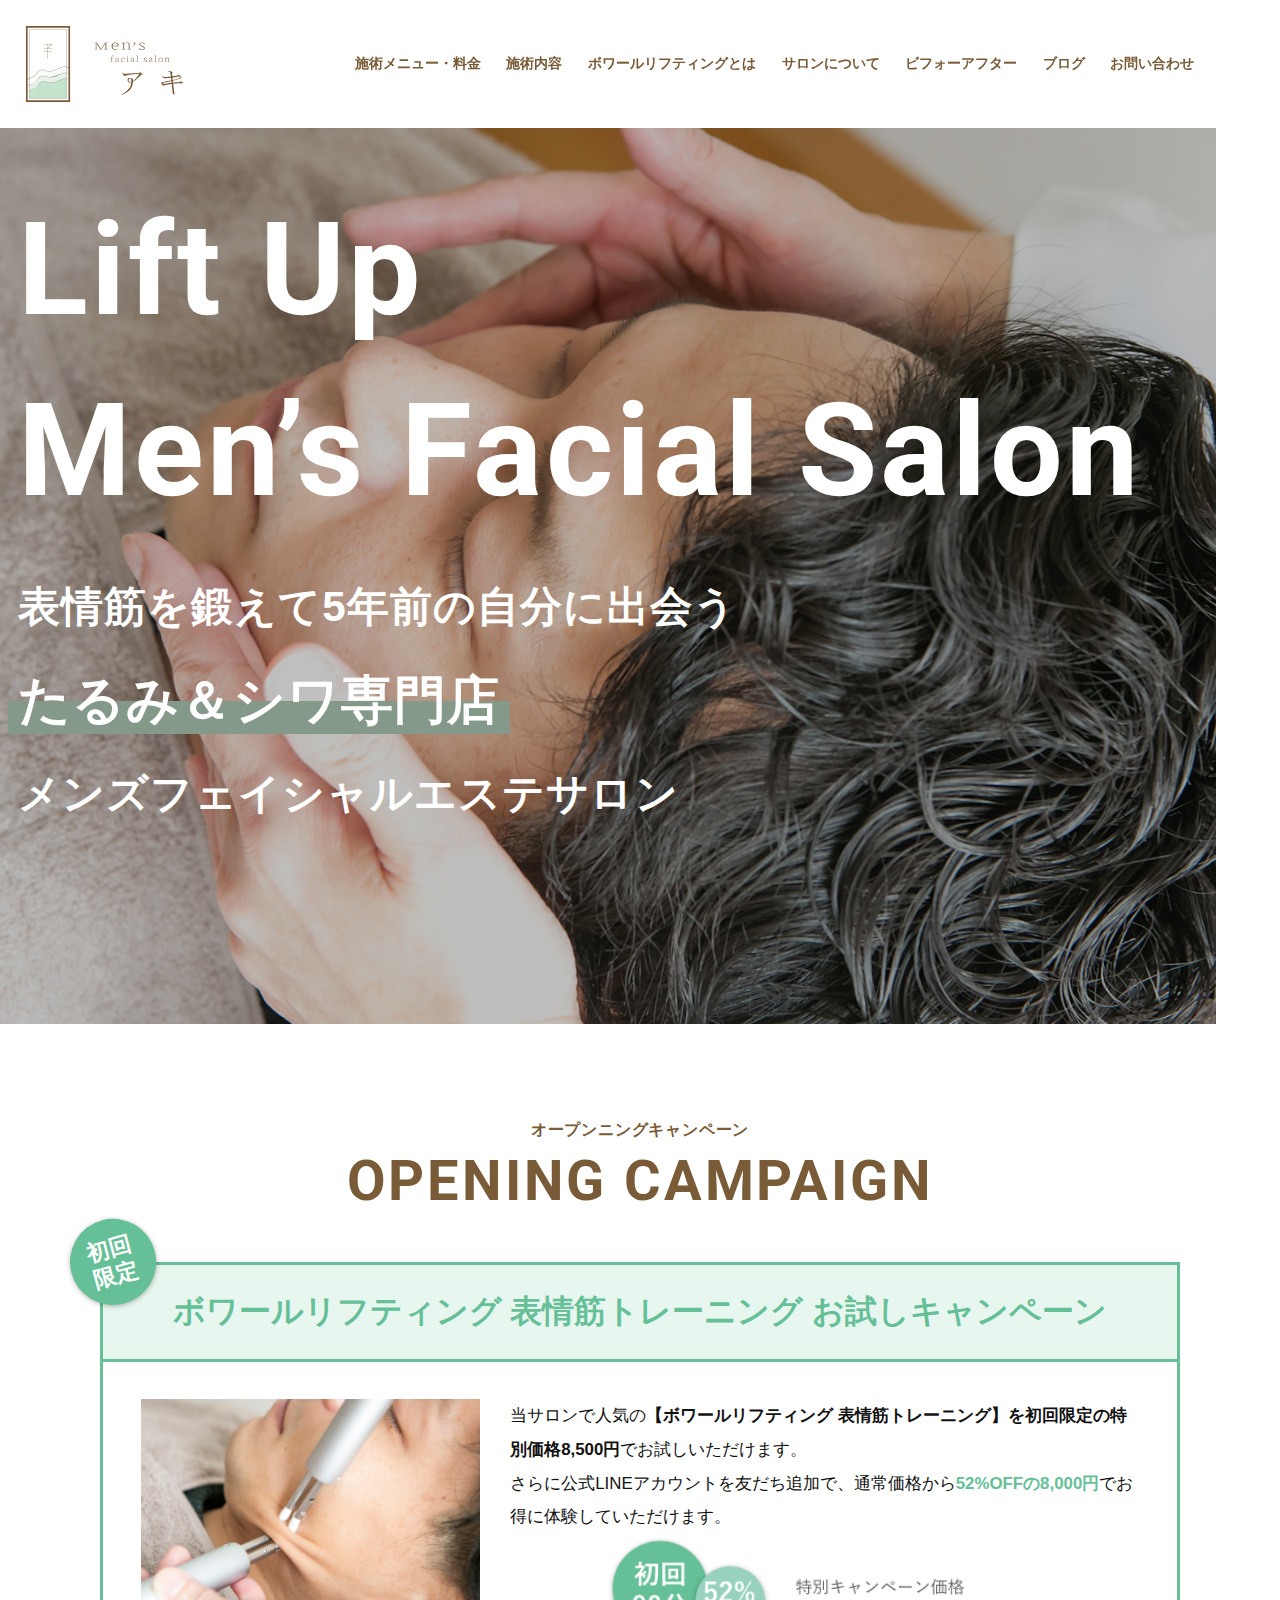
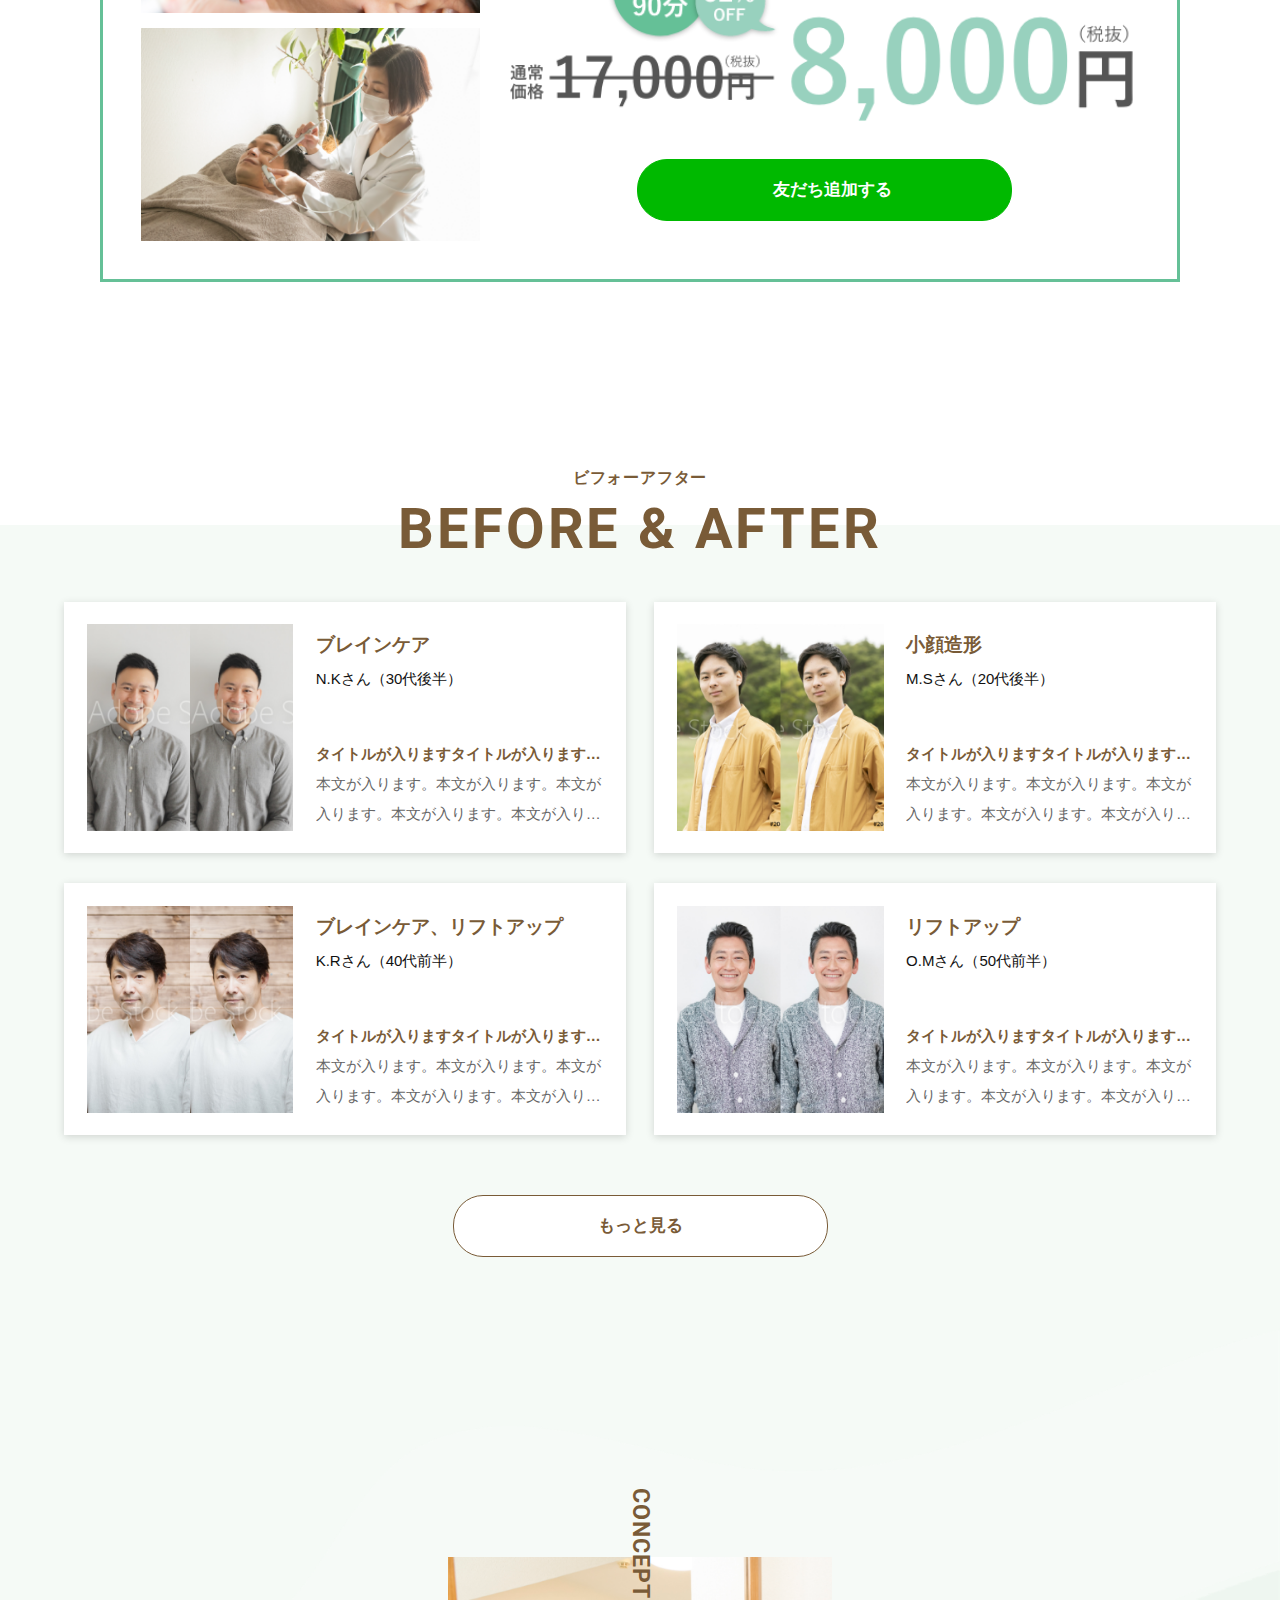
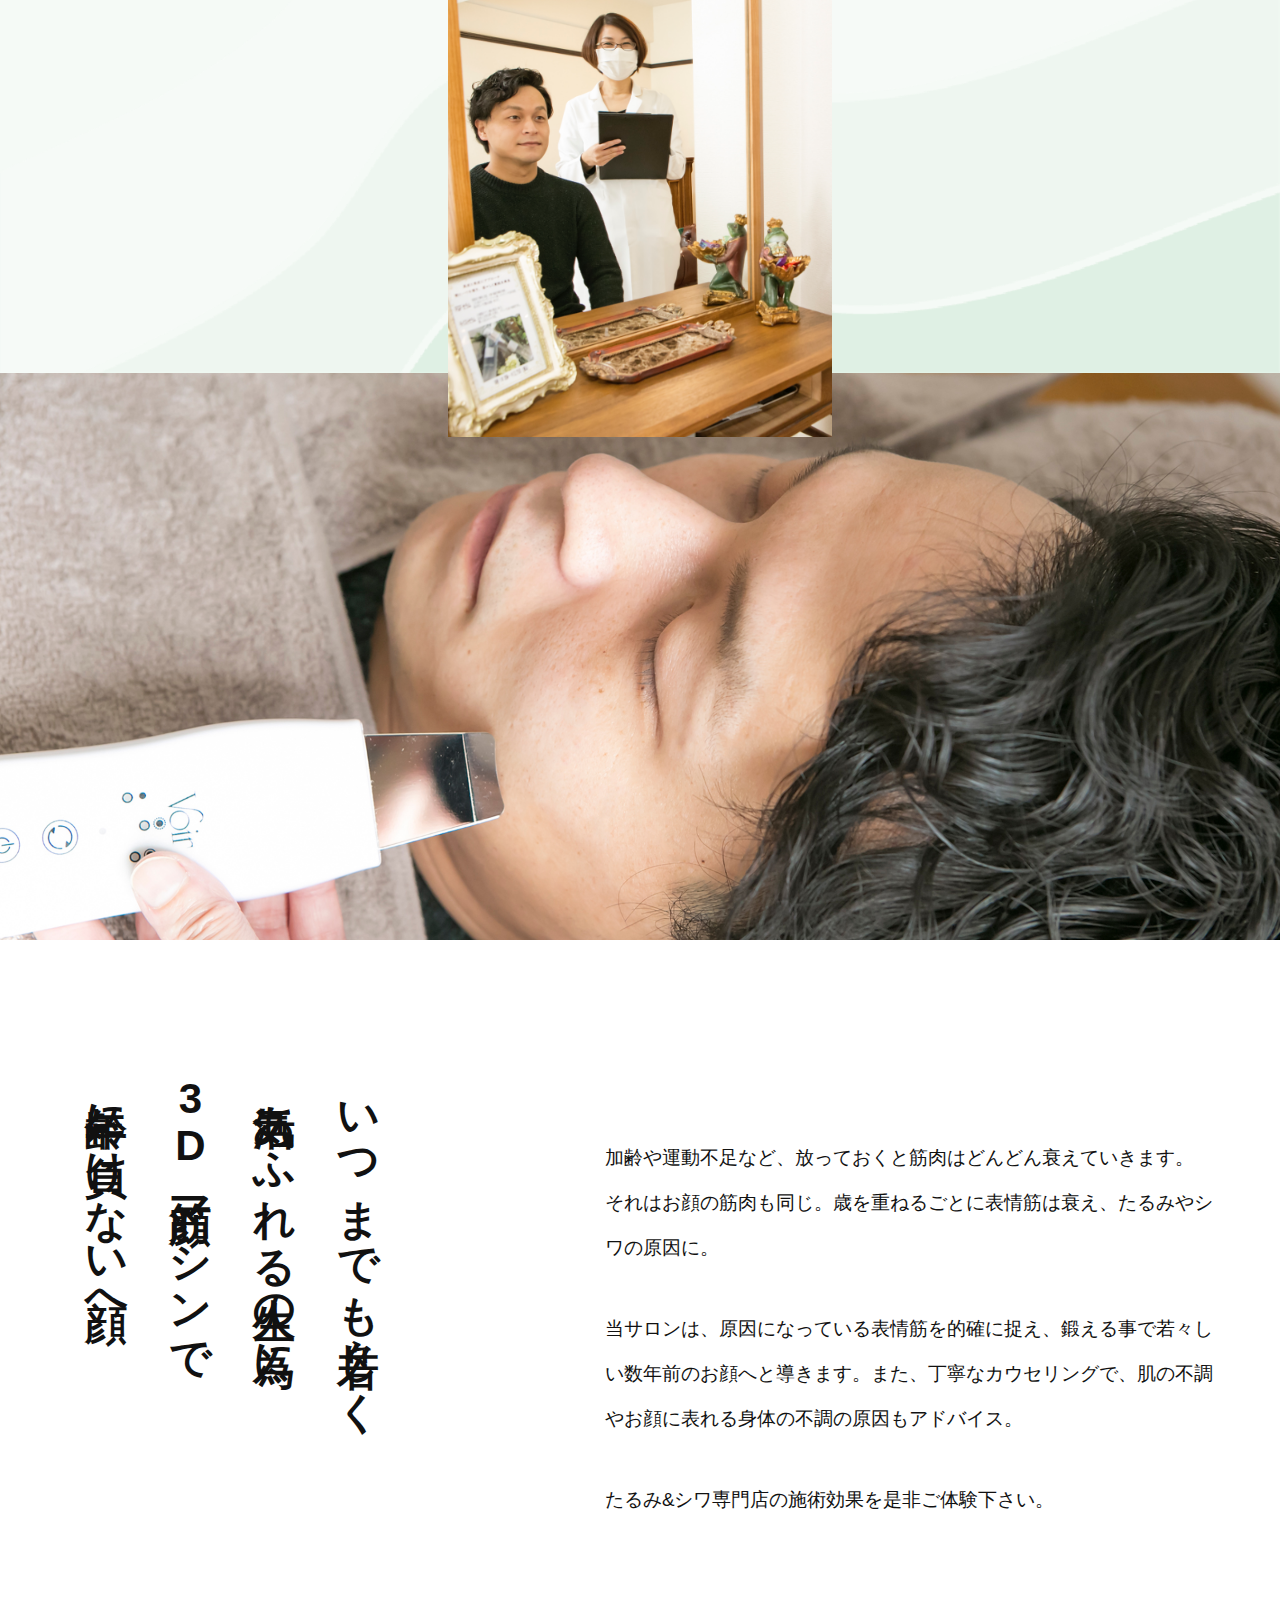
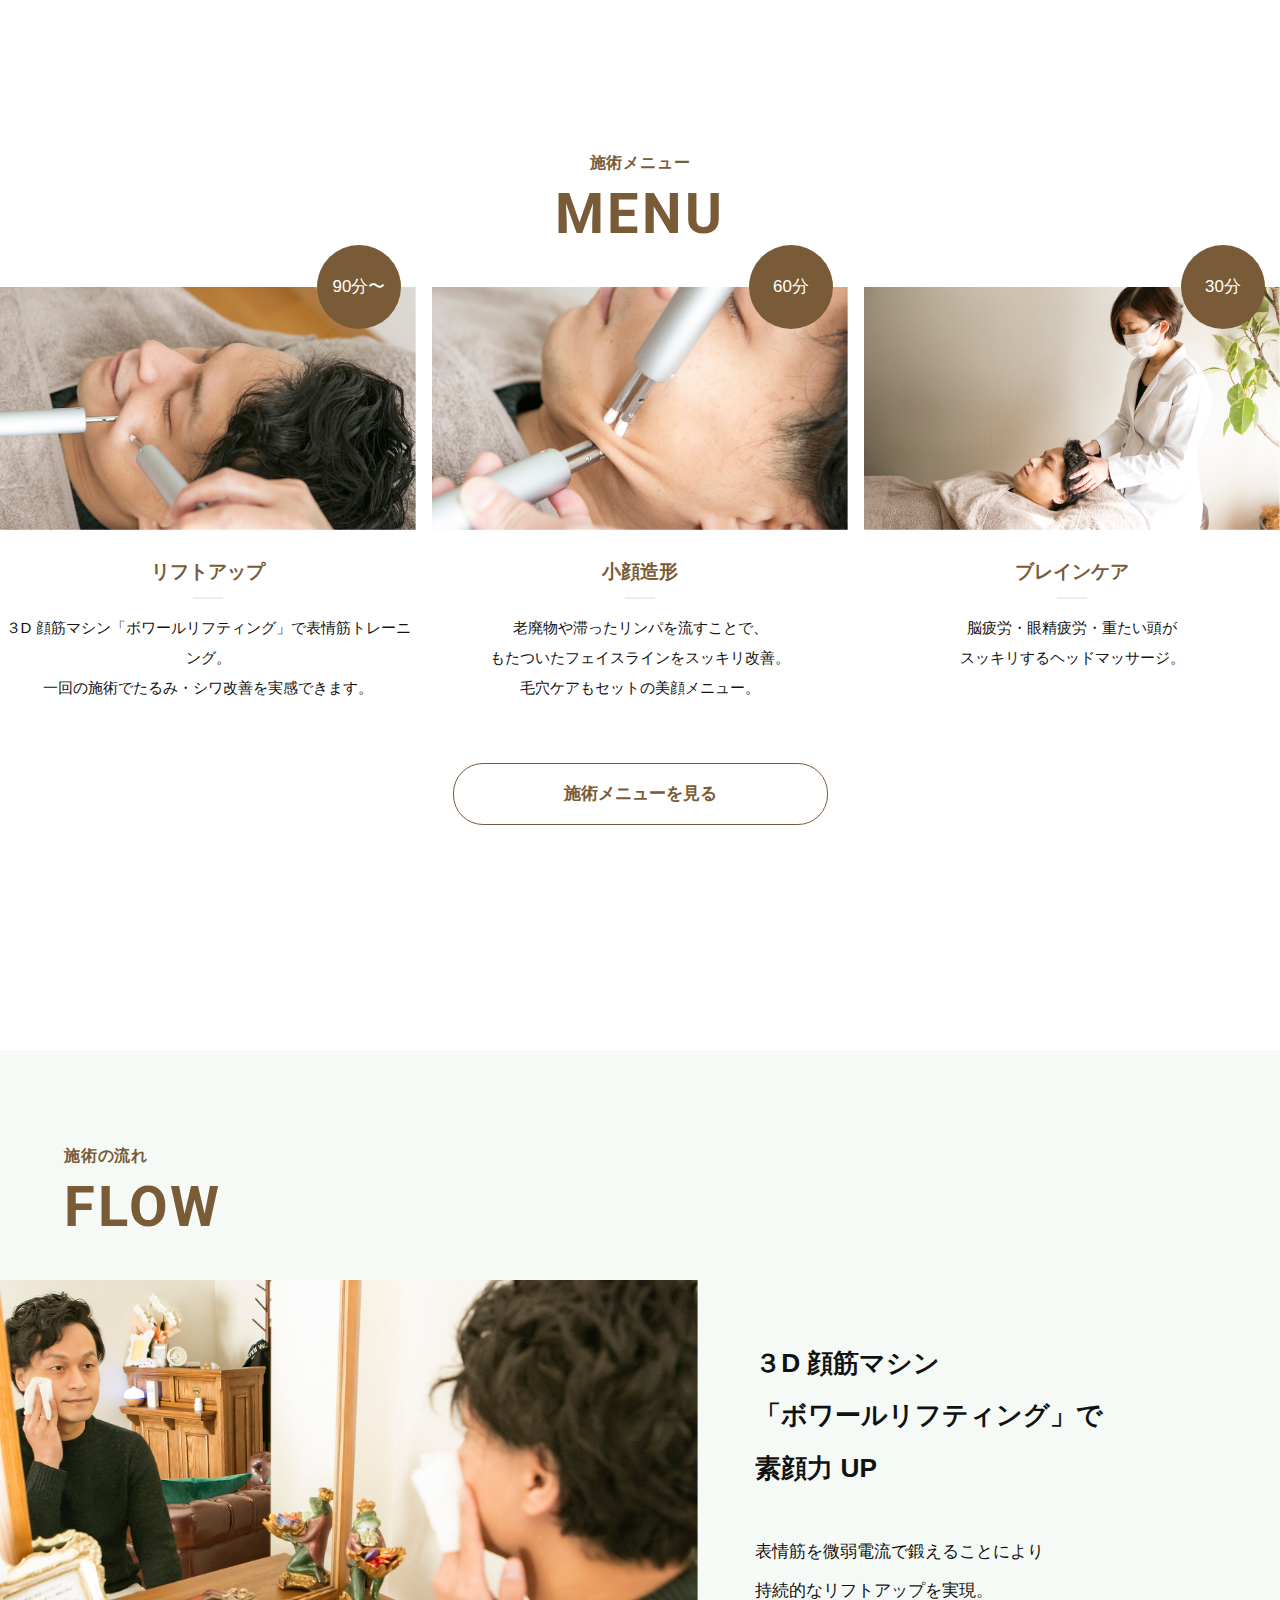
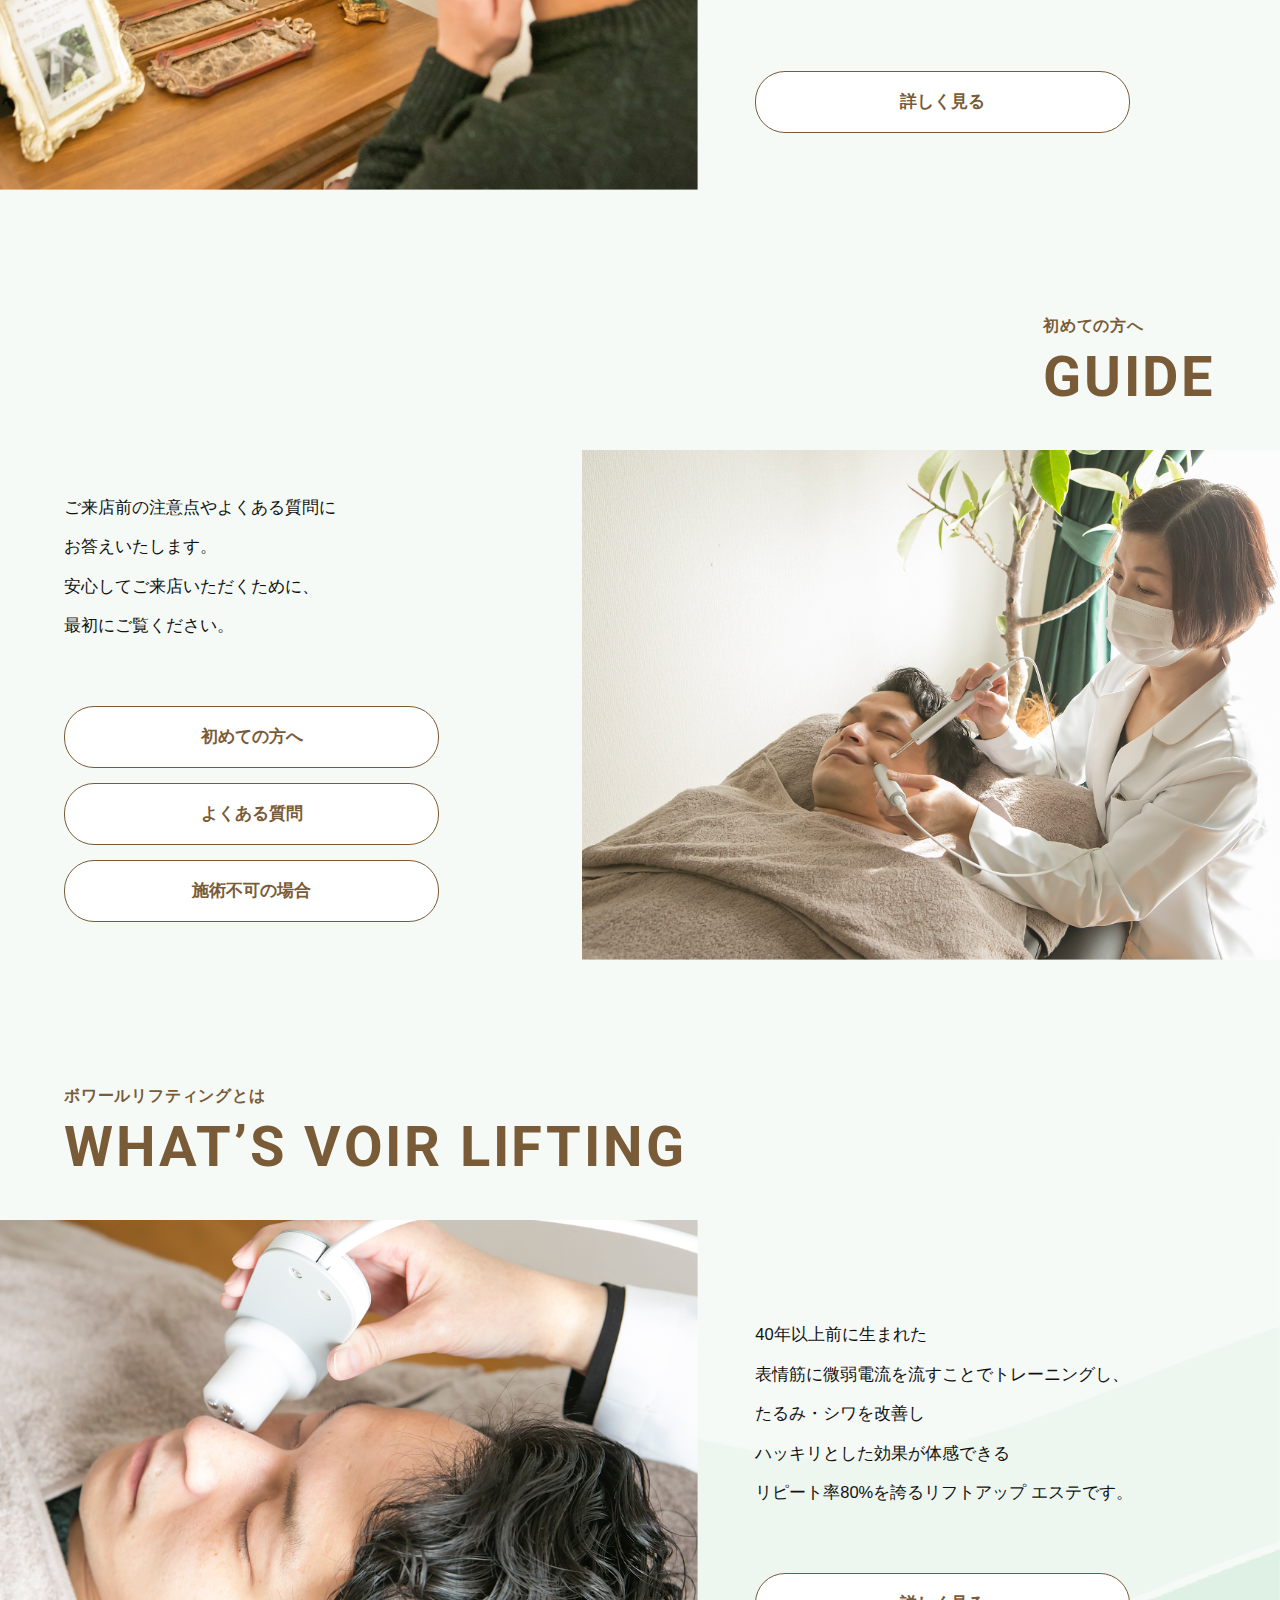
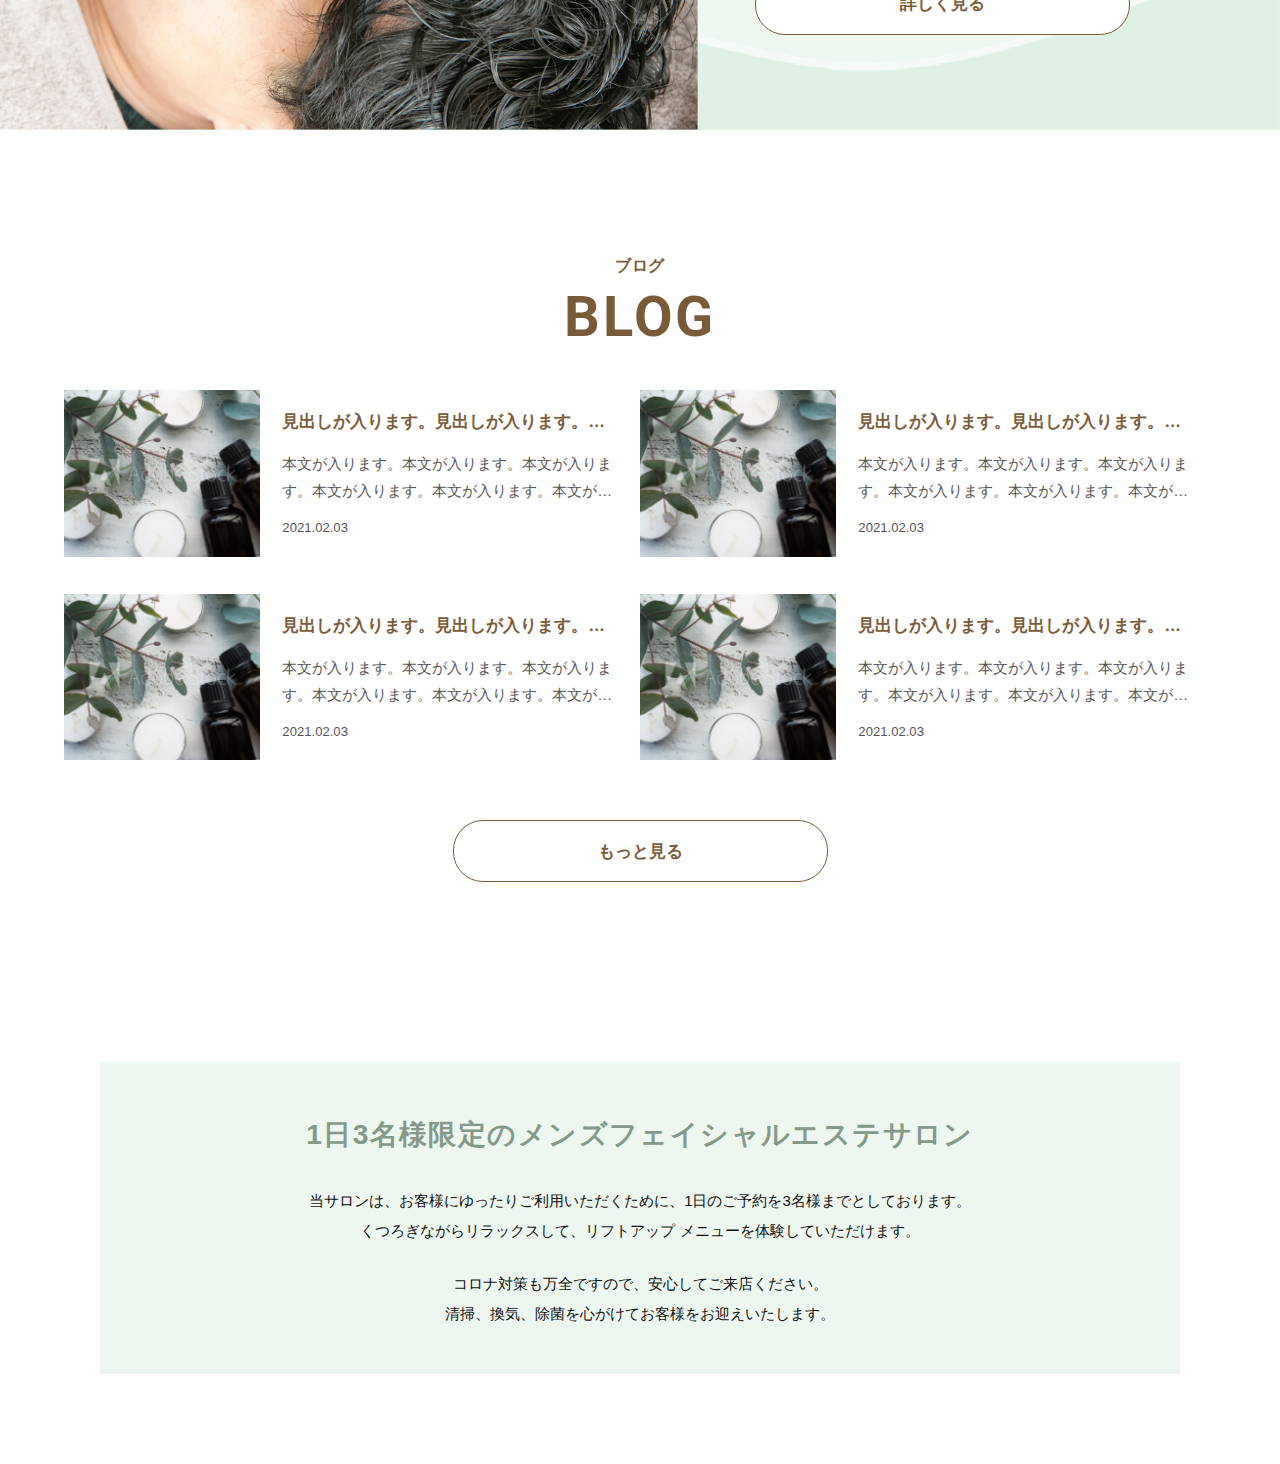
==== index.html @ 071356ee "トップ：作成中（pc、tab）" ====
<!DOCTYPE html>
<html lang="ja">

<head>
	<!-- トップページの場合 <head prefix="og: http://ogp.me/ns# fb: http://ogp.me/ns/fb# website: http://ogp.me/ns/website#"> -->
	<!-- 記事の場合 <head prefix="og: https://ogp.me/ns# fb: https://ogp.me/ns/fb# article: https://ogp.me/ns/article#"> -->

	<meta name="viewport" content="width=device-width, initial-scale=1, viewport-fit=cover">
	<meta charset="utf-8">
	<meta name="format-detection" content="telephone=no">
	<title>たるみ＆シワ専門店 Men’s facial salon アキ</title>

	<!-- ファビコン -->
	<link rel="shortcut icon" href="./images/favicon.ico" />
	<link rel="apple-touch-icon" href="./images/favicon.ico" />
	<!-- ファビコン -->

	<!-- OGP設定 -->
	<!-- <meta property="og:url" content="ページの URL" /> -->
	<!-- TOPページの場合は「website」、WEBサイト上の記事ページなど、TOPページ以外には「article」 -->
	<!-- <meta property="og:type" content="ページの種類" />  -->
	<!-- <meta property="og:title" content="ページの タイトル" /> -->
	<!-- <meta property="og:description" content="ページのディスクリプション" /> -->
	<!-- <meta property="og:site_name" content="サイト名" /> -->
	<!-- <meta property="og:image" content="サムネイル画像の URL" /> -->
	<!-- FacebookのOGP設定 -->
	<!-- <meta property="fb:app_id" content="FacebookアプリID">  -->
	<!-- Summary・summary_large_image -->
	<!-- <meta name="twitter:card" content="カードの種類" />  -->
	<!-- <meta name="twitter:site" content="@ユーザー名" /> -->
	<!-- OGP設定 -->

	<!-- Googleフォント読み込み -->
	<link rel="preconnect" href="https://fonts.gstatic.com">
	<link href="https://fonts.googleapis.com/css2?family=Roboto:wght@500&display=swap" rel="stylesheet">
	<!-- Googleフォント読み込み -->

	<!-- CSS読み込み -->
	<link rel="stylesheet" type="text/css" href="./style.css">
	<link rel="stylesheet" type="text/css" href="./css/desktop.css" media="screen and (min-width: 768px)">
	<link rel="stylesheet" type="text/css" href="./css/tab.css"
		media="screen and (min-width: 768px) and (max-width: 1025px)">
	<link rel="stylesheet" type="text/css" href="./css/smart.css" media="screen and (max-width: 767px)">
	<!-- CSS読み込み -->

	<!-- JS読み込み -->
	<script defer src="./js/all.min.js"></script>
	<!-- JS読み込み -->

	<!--[if lt IE 9]>
	<script type="text/javascript" src="./js/selectivizr-min.js" defer></script>
	<script type="text/javascript" src="./js/html5shiv.min.js" defer></script>
	<![endif]-->
</head>

<body class="preload">
	<div id="wrapper">
		<header>
			<div class="header_in">
				<h1 class="logo">
					<a href="./"><img src="./images/common/logo.svg" alt="Men's facial salon アキ"></a>
				</h1>
	
				<nav>
					<ul>
						<li><a href="#">施術メニュー・料金</a></li>
						<li><a href="#">施術内容</a></li>
						<li><a href="#">ボワールリフティングとは</a></li>
						<li><a href="#">サロンについて</a></li>
						<li><a href="#">ビフォーアフター</a></li>
						<li><a href="#">ブログ</a></li>
						<li><a href="#">お問い合わせ</a></li>
					</ul>
				</nav>

				<div class="sns_wrap">
					<a href="#"><span><i class="fab fa-instagram"></i></span></a>
					<a href="#"><span><i class="fab fa-line"></i></span></a>
				</div>

	
				<div class="menu_open is_tab" id="menu_open">
					<span></span>
					<span></span>
					<span></span>
				</div>
			</div>

		</header>
		<main>

			<!-- ▼▼▼▼▼▼▼▼▼▼▼▼▼▼ トップ01 ▼▼▼▼▼▼▼▼▼▼▼▼▼▼ -->
			<section class="top01">
				<div class="mv">
					<div class="txt">
						<h2 class="roboto">
							Lift Up <br>
							Men’s Facial Salon
						</h2>
						<p>
							表情筋を鍛えて5年前の自分に出会う<br>
							<span class="underline">たるみ＆シワ専門店</span><br>
							メンズフェイシャルエステサロン
						</p>
					</div>
				</div>
			</section>
			<!-- ▲▲▲▲▲▲▲▲▲▲▲▲▲▲ トップ01 ▲▲▲▲▲▲▲▲▲▲▲▲▲▲ -->

			<!-- ▼▼▼▼▼▼▼▼▼▼▼▼▼▼ トップ02 ▼▼▼▼▼▼▼▼▼▼▼▼▼▼ -->
			<section class="top02">
				<div class="container">
					<div class="ttl_wrap">
						<p class="txt01">オープンニングキャンペーン</p>
						<h3 class="ttl">OPENING CAMPAIGN</h3>
					</div>

					<div class="campaign">
						<div class="limited">
							<p>初回<br>限定</p>
						</div>
						<div class="ttl_box">
							<h3 class="ttl">ボワールリフティング 表情筋トレーニング お試しキャンペーン</h3>
						</div>
						<div class="campaign_in">
							<div class="img_wrap">
								<div class="img">
									<img src="./images/common/campaign_img01.png" alt="">
								</div>
								<div class="img">
									<img src="./images/common/campaign_img02.png" alt="">
								</div>
							</div>
							<div class="txt_wrap">
								<div class="txt">
									<p>
										当サロンで人気の<strong>【ボワールリフティング 表情筋トレーニング】を初回限定の特別価格8,500円</strong>でお試しいただけます。<br />
										さらに公式LINEアカウントを友だち追加で、通常価格から<span class="emegreen">52%OFFの8,000円</span>でお得に体験していただけます。
									</p>
								</div>
								<div class="img">
									<img src="./images/common/campaign_txt01.png" alt="通常価格17,000円（税抜） 初回90分 52%OFF 特別キャンペーン価格8,000円（税抜）">
								</div>

								<div class="btn line">
									<a href="#" target="_blank" rel="noopener">
										<span class="icon"><i class="fab fa-line"></i></span>
										友だち追加する
										<span class="angle"><i class="fas fa-angle-right"></i></span>
									</a>
								</div>
							</div>
						</div>
					</div>
				</div>
			</section>
			<!-- ▲▲▲▲▲▲▲▲▲▲▲▲▲▲ トップ02 ▲▲▲▲▲▲▲▲▲▲▲▲▲▲ -->

			<!-- ▼▼▼▼▼▼▼▼▼▼▼▼▼▼ トップ03 ▼▼▼▼▼▼▼▼▼▼▼▼▼▼ -->
			<section class="top03">
				<div class="container">
					<div class="top03_in">
						<div class="ttl_wrap">
							<p class="txt01">ビフォーアフター</p>
							<h3 class="ttl">BEFORE & AFTER</h3>
						</div>
	
						<div class="box">
							<article>
								<a href="#">
									<div class="img">
										<img src="./images/top/top03_img01.png" alt="">
									</div>
									<div class="txt">
										<h4>ブレインケア</h4>
										<p class="name">N.Kさん（30代後半）</p>
										<div class="inner">
											<h5 class="point_reader">タイトルが入りますタイトルが入りますタイトルが入りますタイトルが入ります</h5>
											<p class="point_reader">本文が入ります。本文が入ります。本文が入ります。本文が入ります。本文が入ります。</p>
										</div>
									</div>
								</a>
							</article>
	
							<article>
								<a href="#">
									<div class="img">
										<img src="./images/top/top03_img02.png" alt="">
									</div>
									<div class="txt">
										<h4>小顔造形</h4>
										<p class="name">M.Sさん（20代後半）</p>
										<div class="inner">
											<h5 class="point_reader">タイトルが入りますタイトルが入りますタイトルが入りますタイトルが入ります</h5>
											<p class="point_reader">本文が入ります。本文が入ります。本文が入ります。本文が入ります。本文が入ります。</p>
										</div>
									</div>
								</a>
							</article>
	
							<article>
								<a href="#">
									<div class="img">
										<img src="./images/top/top03_img03.png" alt="">
									</div>
									<div class="txt">
										<h4>ブレインケア、リフトアップ</h4>
										<p class="name">K.Rさん（40代前半）</p>
										<div class="inner">
											<h5 class="point_reader">タイトルが入りますタイトルが入りますタイトルが入りますタイトルが入ります</h5>
											<p class="point_reader">本文が入ります。本文が入ります。本文が入ります。本文が入ります。本文が入ります。</p>
										</div>
									</div>
								</a>
							</article>
	
							<article>
								<a href="#">
									<div class="img">
										<img src="./images/top/top03_img04.png" alt="">
									</div>
									<div class="txt">
										<h4>リフトアップ</h4>
										<p class="name">O.Mさん（50代前半）</p>
										<div class="inner">
											<h5 class="point_reader">タイトルが入りますタイトルが入りますタイトルが入りますタイトルが入ります</h5>
											<p class="point_reader">本文が入ります。本文が入ります。本文が入ります。本文が入ります。本文が入ります。</p>
										</div>
									</div>
								</a>
							</article>
						</div>

						<div class="btn">
							<a href="#">
								もっと見る
								<span class="angle"><i class="fas fa-angle-right"></i></span>
							</a>
						</div>
					</div>
				</div>
			</section>
			<!-- ▲▲▲▲▲▲▲▲▲▲▲▲▲▲ トップ03 ▲▲▲▲▲▲▲▲▲▲▲▲▲▲ -->
			
			<!-- ▼▼▼▼▼▼▼▼▼▼▼▼▼▼ トップ04 ▼▼▼▼▼▼▼▼▼▼▼▼▼▼ -->
			<section class="top04">
				<div class="concept">
					<div class="img01">
						<img src="./images/top/top04_img01.png" alt="">
						<h3 class="roboto">CONCEPT</h3>
					</div>
					<div class="img02">
						<img src="./images/top/top04_img02.png" alt="">
					</div>
				</div>

				<div class="box">
					<div class="container">
						<div class="box_in">
							<h4 class="vertical_txt">
								いつまでも若々しく<br>
								活気あふれる人生の為に<br>
								3D顔筋マシンで<br>
								年齢に負けない顔へ
							</h4>
							<div class="txt">
								<p>
									加齢や運動不足など、放っておくと筋肉はどんどん衰えていきます。<br>
									それはお顔の筋肉も同じ。歳を重ねるごとに表情筋は衰え、たるみやシワの原因に。
								</p>
								<p>当サロンは、原因になっている表情筋を的確に捉え、鍛える事で若々しい数年前のお顔へと導きます。また、丁寧なカウセリングで、肌の不調やお顔に表れる身体の不調の原因もアドバイス。</p>
								<p>たるみ&シワ専門店の施術効果を是非ご体験下さい。</p>
							</div>
						</div>
					</div>
				</div>
			</section>
			<!-- ▲▲▲▲▲▲▲▲▲▲▲▲▲▲ トップ04 ▲▲▲▲▲▲▲▲▲▲▲▲▲▲ -->

			<!-- ▼▼▼▼▼▼▼▼▼▼▼▼▼▼ トップ05 ▼▼▼▼▼▼▼▼▼▼▼▼▼▼ -->
			<section class="top05">
				<div class="ttl_wrap">
					<p class="txt01">施術メニュー</p>
					<h3 class="ttl">MENU</h3>
				</div>

				<div class="box">
					<div class="item">
						<a href="#">
							<div class="treatment_time">
								<p>90分〜</p>
							</div>
							<div class="img">
								<img src="./images/top/top05_img01.png" alt="リフトアップ">
							</div>
							<div class="txt">
								<h4>リフトアップ</h4>
								<p>
									３D 顔筋マシン「ボワールリフティング」で<br class="is_tab">表情筋トレーニング。<br>
									一回の施術でたるみ・シワ改善を実感できます。
								</p>
							</div>
						</a>
					</div>

					<div class="item">
						<a href="#">
							<div class="treatment_time">
								<p>60分</p>
							</div>
							<div class="img">
								<img src="./images/top/top05_img02.png" alt="リフトアップ">
							</div>
							<div class="txt">
								<h4>小顔造形</h4>
								<p>
									老廃物や滞ったリンパを流すことで、<br>
									もたついたフェイスラインをスッキリ改善。<br>
									毛穴ケアもセットの美顔メニュー。
								</p>
							</div>
						</a>
					</div>

					<div class="item">
						<a href="#">
							<div class="treatment_time">
								<p>30分</p>
							</div>
							<div class="img">
								<img src="./images/top/top05_img03.png" alt="リフトアップ">
							</div>
							<div class="txt">
								<h4>ブレインケア</h4>
								<p>
									脳疲労・眼精疲労・重たい頭が<br>
									スッキリするヘッドマッサージ。
								</p>
							</div>
						</a>
					</div>
				</div>

				<div class="btn">
					<a href="#">
						施術メニューを見る
						<span class="angle"><i class="fas fa-angle-right"></i></span>
					</a>
				</div>
			</section>
			<!-- ▲▲▲▲▲▲▲▲▲▲▲▲▲▲ トップ05 ▲▲▲▲▲▲▲▲▲▲▲▲▲▲ -->

			<!-- ▼▼▼▼▼▼▼▼▼▼▼▼▼▼ トップ06 ▼▼▼▼▼▼▼▼▼▼▼▼▼▼ -->
			<section class="top06">
				<div class="container">
					<div class="box">
						<div class="item">
							<div class="ttl_wrap">
								<p class="txt01">施術の流れ</p>
								<h3 class="ttl">FLOW</h3>
							</div>
							<div class="item_in">
								<div class="img">
									<img src="./images/top/top06_img01.png" alt="施術の流れ">
								</div>
								<div class="txt">
									<h4>
										３D 顔筋マシン<br>
										「ボワールリフティング」で<br>
										素顔力 UP
									</h4>
									<p>
										表情筋を微弱電流で鍛えることにより<br>
										持続的なリフトアップを実現。
									</p>
									<div class="btn_wrap">
										<div class="btn">
											<a href="#">
												詳しく見る
												<span class="angle"><i class="fas fa-angle-right"></i></span>
											</a>
										</div>
									</div>
								</div>
							</div>
						</div>


						<div class="item">
							<div class="ttl_wrap">
								<p class="txt01">初めての方へ</p>
								<h3 class="ttl">GUIDE</h3>
							</div>
							<div class="item_in">
								<div class="img">
									<img src="./images/top/top06_img02.png" alt="初めての方へ">
								</div>
								<div class="txt">
									<p>
										ご来店前の注意点やよくある質問に<br>
										お答えいたします。<br>
										安心してご来店いただくために、<br>
										最初にご覧ください。
									</p>
									<div class="btn_wrap">
										<div class="btn">
											<a href="#">
												初めての方へ
												<span class="angle"><i class="fas fa-angle-right"></i></span>
											</a>
										</div>
										<div class="btn">
											<a href="#">
												よくある質問
												<span class="angle"><i class="fas fa-angle-right"></i></span>
											</a>
										</div>
										<div class="btn">
											<a href="#">
												施術不可の場合
												<span class="angle"><i class="fas fa-angle-right"></i></span>
											</a>
										</div>
									</div>
								</div>
							</div>
						</div>


						<div class="item">
							<div class="ttl_wrap">
								<p class="txt01">ボワールリフティングとは</p>
								<h3 class="ttl">WHAT’S VOIR LIFTING</h3>
							</div>
							<div class="item_in">
								<div class="img">
									<img src="./images/top/top06_img03.png" alt="ボワールリフティングとは">
								</div>
								<div class="txt">
									<p>
										40年以上前に生まれた<br class="is_pc is_hidden_tab">表情筋に微弱電流を流すことでトレーニングし、<br class="is_pc is_hidden_tab">
										たるみ・シワを改善し<br class="is_pc is_hidden_tab">ハッキリとした効果が体感できる<br class="is_pc is_hidden_tab">リピート率80%を誇るリフトアップ エステです。
									</p>
									<div class="btn_wrap">
										<div class="btn">
											<a href="#">
												詳しく見る
												<span class="angle"><i class="fas fa-angle-right"></i></span>
											</a>
										</div>
									</div>
								</div>
							</div>
						</div>
					</div>
				</div>
			</section>
			<!-- ▲▲▲▲▲▲▲▲▲▲▲▲▲▲ トップ06 ▲▲▲▲▲▲▲▲▲▲▲▲▲▲ -->

			<!-- ▼▼▼▼▼▼▼▼▼▼▼▼▼▼ トップ07 ▼▼▼▼▼▼▼▼▼▼▼▼▼▼ -->
			<section class="top07">
				<div class="container">
					<div class="ttl_wrap">
						<p class="txt01">ブログ</p>
						<h3 class="ttl">BLOG</h3>
					</div>

					<div class="box">
						<article>
							<a href="#">
								<div class="img">
									<img src="./images/top/top07_img01.png" alt="">
								</div>
								<div class="txt">
									<h4 class="point_reader">見出しが入ります。見出しが入ります。見出しが入ります。見出しが入ります。</h4>
									<p class="point_reader">本文が入ります。本文が入ります。本文が入ります。本文が入ります。本文が入ります。本文が入ります。本文が入ります。本文が入ります。</p>
									<time>2021.02.03</time>
								</div>
							</a>
						</article>

						<article>
							<a href="#">
								<div class="img">
									<img src="./images/top/top07_img01.png" alt="">
								</div>
								<div class="txt">
									<h4 class="point_reader">見出しが入ります。見出しが入ります。見出しが入ります。見出しが入ります。</h4>
									<p class="point_reader">本文が入ります。本文が入ります。本文が入ります。本文が入ります。本文が入ります。本文が入ります。本文が入ります。本文が入ります。</p>
									<time>2021.02.03</time>
								</div>
							</a>
						</article>

						<article>
							<a href="#">
								<div class="img">
									<img src="./images/top/top07_img01.png" alt="">
								</div>
								<div class="txt">
									<h4 class="point_reader">見出しが入ります。見出しが入ります。見出しが入ります。見出しが入ります。</h4>
									<p class="point_reader">本文が入ります。本文が入ります。本文が入ります。本文が入ります。本文が入ります。本文が入ります。本文が入ります。本文が入ります。</p>
									<time>2021.02.03</time>
								</div>
							</a>
						</article>

						<article>
							<a href="#">
								<div class="img">
									<img src="./images/top/top07_img01.png" alt="">
								</div>
								<div class="txt">
									<h4 class="point_reader">見出しが入ります。見出しが入ります。見出しが入ります。見出しが入ります。</h4>
									<p class="point_reader">本文が入ります。本文が入ります。本文が入ります。本文が入ります。本文が入ります。本文が入ります。本文が入ります。</p>
									<time>2021.02.03</time>
								</div>
							</a>
						</article>
					</div>

					<div class="btn">
						<a href="#">
							もっと見る
							<span class="angle"><i class="fas fa-angle-right"></i></span>
						</a>
					</div>
				</div>
			</section>
			<!-- ▲▲▲▲▲▲▲▲▲▲▲▲▲▲ トップ07 ▲▲▲▲▲▲▲▲▲▲▲▲▲▲ -->

			<!-- ▼▼▼▼▼▼▼▼▼▼▼▼▼▼ トップ08 ▼▼▼▼▼▼▼▼▼▼▼▼▼▼ -->
			<section class="top08">
				<div class="m_container">
					<div class="box">
						<h3>1日3名様限定のメンズフェイシャルエステサロン</h3>
						<p>
							当サロンは、お客様にゆったりご利用いただくために、1日のご予約を3名様までとしております。<br>
							くつろぎながらリラックスして、リフトアップ メニューを体験していただけます。
						</p>
						<p>
							コロナ対策も万全ですので、安心してご来店ください。<br>
							清掃、換気、除菌を心がけてお客様をお迎えいたします。
						</p>
					</div>
				</div>
			</section>
			<!-- ▲▲▲▲▲▲▲▲▲▲▲▲▲▲ トップ08 ▲▲▲▲▲▲▲▲▲▲▲▲▲▲ -->
		</main>
		<footer>

			<!-- ▼▼▼▼▼▼▼▼▼▼▼▼▼▼ フッター ▼▼▼▼▼▼▼▼▼▼▼▼▼▼ -->
			<!-- ▲▲▲▲▲▲▲▲▲▲▲▲▲▲ フッター ▲▲▲▲▲▲▲▲▲▲▲▲▲▲ -->
		</footer>
	</div>

	<!-- JS読み込み -->
	<script type="text/javascript" src="./js/jquery-3.2.1.min.js" defer></script>
	<script type="text/javascript" src="./js/jquery.inview.min.js" defer></script>
	<script src="./js/ofi.min.js" defer></script>
	<script src="./js/picturefill.min.js" defer></script>
	<script type="text/javascript" src="./js/myscript.js" defer></script>
	<!-- JS読み込み -->

</body>

</html>
---- style.css ----
/*
Theme Name: 
Theme URI: https://
Author: Qubic
Author URI: https://qubic.jp
Description: 
Version: 1.0
License: GNU General Public License v2 or later
License URI: http://www.gnu.org/licenses/gpl-2.0.html
*/
*{
	box-sizing: border-box;
	margin: 0;
	padding: 0;
	word-break: break-all;
}
html,
*::before,
*::after{
	box-sizing: border-box;
}
main{display: block;}
a{text-decoration: none;}
input,
input:focus,
textarea:focus{outline: 0;border-radius: 0;}
input[type="text"],
input[type="tel"],
input[type="email"],
input[type="submit"],
input[type="button"],
input[type="date"]::-webkit-inner-spin-button,
input[type="date"]::-webkit-clear-button,
textarea{-webkit-appearance: none;border-radius: 0;}
input[type="submit"],
input[type="button"]{
	 border-radius: 0;
  -webkit-box-sizing: content-box;
  -webkit-appearance: button;
  appearance: button;
  border: none;
  box-sizing: border-box;
  cursor: pointer;
}
input[type="submit"]::-webkit-search-decoration,
input[type="button"]::-webkit-search-decoration {
  display: none;
}
input[type="submit"]::focus,
input[type="button"]::focus {
  outline-offset: -2px;
}
select{
	outline:none;
	text-indent: 0.01px;
	text-overflow: '';
	background: none transparent;
	vertical-align: middle;
	font-size: inherit;
	color: inherit;
	-webkit-appearance: button;
	-moz-appearance: button;
	appearance: button;
}
select option{
	background-color: #fff;
	color: #333;
}
select::-ms-expand {display: none;}
select:-moz-focusring { 
	color: transparent; 
	text-shadow: 0 0 0 #828c9a;
}
img{
	vertical-align: bottom;
	border: none;
	max-width: 100%;
	height: auto;
}
iframe{
	max-width: 100%;
	vertical-align: bottom;
}
li{list-style: none;}
table{border-collapse: collapse;}
---- css/desktop.css ----
/* @media screen and (min-width:1440px) {} */
/* @media screen and (min-width:1280px) and ( max-width:1439px) {} */
/* @media screen and (min-width:768px) and ( max-width:1279px) {} */
/* @media screen and (min-width:1026px) and ( max-width:1279px) {} */
/* @media screen and (min-width:768px) and ( max-width:1025px) {} */
/*///////////////////////////////////////////////////
//
//            ▼ ベース設定 ▼
//
///////////////////////////////////////////////////*/
@font-face {
	font-family: "myfont";
	src: url(../fonts/.woff) format("woff"),
				url(../fonts/.otf) format("otf");
}



html{
	color: #111;
	font-size: 16px;
	/*font-family: "ヒラギノ角ゴ ProN W3", "Hiragino Kaku Gothic ProN", "メイリオ", "Meiryo", "verdana", sans-serif;*/
	font-family: "游ゴシック Medium", "Yu Gothic Medium", "游ゴシック体", "YuGothic", "ヒラギノ角ゴ ProN W3", "Hiragino Kaku Gothic ProN", "メイリオ", "Meiryo", "verdana", sans-serif;
	/*font-family: "游明朝", YuMincho, "ヒラギノ明朝 ProN W3", "Hiragino Mincho ProN", "HG明朝E", "ＭＳ Ｐ明朝", "ＭＳ 明朝", serif;*/
	/*font-family: '小塚ゴシック Pro','Kozuka Gothic Pro',sans-serif;*/
	line-height: 2;
}
a{
	color:#111 ;
	display: block;
}
#wrapper{
	width: 100%;
	max-width: 1920px;
	margin: 0 auto;
	height: auto;
	overflow: hidden;
}
section,
.section{
	width: 100%;
	height: auto;
	position: relative;
}
.l_container{
	width: 95%;
	margin: 0 auto;
}
.container{
	width: 90%;
	margin: 0 auto;
}
.m_container{
	width: 90%;
	margin: 0 auto;
	max-width: 1080px;
}
.s_container{
	width: 90%;
	margin: 0 auto;
	max-width: 960px;
}
@media screen and (min-width:1540px) {
	.l_container{max-width: 1680px;}
	.container{max-width: 1480px;}
}
@media screen and (min-width:1280px) and ( max-width:1539px) {
	html{font-size: 15px;}
	.container{max-width: 1280px;}
}
@media screen and (min-width:768px) and ( max-width:1279px) {
	html{font-size: 14px;}
	.container{max-width: none;}
}
.is_sp{display: none;}
.is_tab{display: none;}
@media screen and (min-width:751px) and ( max-width:1025px) {
	html{font-size: 13px;}
	.is_hidden_tab{display: none;}
	.is_tab{display: block;}
} 
:root{
	--insta_blue:#4C64D3;
	--insta_red:#CF2E92;
	--insta_orange:#F26939;
	--insta_yellow:#FFDD83;
	--facebook: #3C5A99;
	--twitter: #1DA1F2;
	--line: #00B900;
	--youtube: #DA1725;
	--brown: #795B37;
	--emegreen: #65C097;
	--green01: #e5f2e8;
	--green02: #c4e3cc;
	--green03: #849989;
}
.objectCover {
	width:100%;
	height: 100%;
	object-fit: cover;
	object-position: 50% 50%; 
	font-family: 'object-fit: cover;object-position: 50% 50%;'
}
.objectContain {
	width:100%;
	height: 100%;
	object-fit: contain;
	object-position: 50% 50%; 
	font-family: 'object-fit: contain;object-position: 50% 50%;'
}
.point_reader{
	display: -webkit-box;
	-webkit-box-orient: vertical;
	-webkit-line-clamp: 2;
	overflow: hidden;
}
.preload * { transition: none !important; }

/*///////////////////////////////////////////////////
//
//            ▼ 共通 ▼
//
///////////////////////////////////////////////////*/
main{
	margin-top: 8.5rem;
}
.roboto{
	font-family: 'Roboto', sans-serif;
}
.ttl_wrap{
	text-align: center;
	color: var(--brown);
	margin-bottom: 3rem;
}
.ttl_wrap .txt01{
	font-size: 1.05rem;
	font-weight: bold;
	letter-spacing: 0.05em;
}
.ttl_wrap .ttl{
	font-size: 3.75rem;
	font-family: 'Roboto', sans-serif;
	line-height: 1;
	letter-spacing: 0.05em;
	margin-top: 0.5rem;
}

.btn{
	position: relative;
	max-width: 25rem;
	width: 100%;
	border: solid 1px var(--brown);
	border-radius: 2rem;
	overflow: hidden;
	margin: 0 auto;
	background: #fff;
}
.btn.line{
	background: var(--line);
	border: solid 1px var(--line);
}
.btn::before{
	position: absolute;
	content: '';
	top: -10%;
	left: -120%;
	width: 120%;
	height: 120%;
	background: var(--brown);
	border-radius: 2.5rem;
	transition: 1s cubic-bezier(.79,.01,.21,.96);
}
.btn.line::before{
	background: #fff;
}
.btn:hover::before{
	left: -5%
}
.btn a{
	position: relative;
	font-size: 1.125rem;
	font-weight: bold;
	color: var(--brown);
	text-align: center;
	max-width: 25rem;
	width: 100%;
	height: 4rem;
	display: flex;
	align-items: center;
	justify-content: center;
	z-index: 2;
	transition: 1s cubic-bezier(.79,.01,.21,.96);
}
.btn.line a{
	color: #fff;
}
.btn a:hover{
	color: #fff;
}
.btn.line a:hover{
	color: var(--line);
}
.btn a .angle{
	position: absolute;
	top: 50%;
	right: 1.5rem;
	transform: translateY(-50%);
	font-size: 1.5rem;
	transition: right 1s cubic-bezier(.79,.01,.21,.96);
}
.btn a:hover .angle{
	right: 0.75rem;
}
.btn.line a .icon{
	font-size: 2.25rem;
	margin-right: 1rem;
}

.vertical_txt{
	writing-mode: vertical-rl;
	text-orientation: upright;
}
/*///////////////////////////////////////////////////
//
//            ▼ ナビ ▼
//
///////////////////////////////////////////////////*/
header{
	position: fixed;
	top: 0;
	left: 0;
	width: 100%;
	height: auto;
	z-index: 50000;
}
header .header_in{
	display: flex;
	align-items: center;
	padding: 0 1.5vw 0 2vw;
	transition: 1s;
}
header .header_in.active{
	background: rgba(255,255,255,.95);
}
header .logo{
	max-width: 10.5rem;
	width: 100%;
	margin-right: 1.5vw;
}
header .logo img{
	display: block;
}
header nav{
	margin-left: auto;
}
header nav ul{
	display: flex;
	align-items: center;
}
header nav ul li a{
	color: var(--brown);
	font-size: 0.9rem;
	font-weight: bold;
	display: flex;
	align-items: center;
	height: 8.5rem;
	padding: 1vw;
	white-space: nowrap;
}
header .sns_wrap{
	display: flex;
	align-items: center;
	margin-left: 1vw;
}
header .sns_wrap a{
	color: var(--brown);
	padding: 0.3vw 0.8vw;
	line-height: 1;
}
header .sns_wrap a span{
	font-size: 1.8rem;
	line-height: 1;
}
/*///////////////////////////////////////////////////
//
//            ▼ フッター ▼
//
///////////////////////////////////////////////////*/

/*///////////////////////////////////////////////////
//
//            ▼ トップ01 ▼
//
///////////////////////////////////////////////////*/
.top01{
	padding-right: 5%;
}
.top01 .mv{
	position: relative;
	width: 100%;
	background: url(../images/top/mv.png) center center / cover no-repeat;
	display: flex;
	flex-direction: column;
	justify-content: center;
	align-items: flex-end;
	padding: 3.5rem 5rem 12.5rem 0;
	margin-right: 10%;
}
.top01 .mv::before{
	position: absolute;
	content: '';
	top: 0;
	left: 0;
	width: 100%;
	height: 100%;
	background: rgba(0,0,0,.25);
}
.top01 .mv .txt{
	position: relative;
	color: #fff;
	z-index: 2;
}
.top01 .mv .txt h2{
	font-size: 8.625rem;
	line-height: 1.4;
	letter-spacing: 0.025em;
	margin-bottom: 1.5rem;
}
.top01 .mv .txt p{
	font-size: 2.8125rem;
	font-weight: bold;
	letter-spacing: 0.025em;
}
.top01 .mv .txt p .underline{
	position: relative;
	display: inline-block;
	font-size: 3.4375rem;
}
.top01 .mv .txt p .underline::before{
	position: absolute;
	content: '';
	top: 50%;
	left: -2%;
	width: 0;
	height: 2.25rem;
	background: #849989;
	z-index: -1;
	transition: 1s cubic-bezier(.79,.01,.21,.96);
}
.top01 .mv .txt p .underline.active::before{
	width: 104%;
}
/*///////////////////////////////////////////////////
//
//            ▼ トップ02 ▼
//
///////////////////////////////////////////////////*/
.top02{
	padding: 6rem 0;
}
.top02 .ttl_wrap{
	margin-bottom: 3.5rem;
}
/*///////////////////////////////////////////////////
//
//            ▼ トップ03 ▼
//
///////////////////////////////////////////////////*/
.top03{
	padding: 6rem 0 8rem;
	overflow: hidden;
}
.top03::before{
	position: absolute;
	content: '';
	top: 10.25rem;
	left: 0;
	width: 100%;
	height: 100%;
	background: rgba(229,242,232,.4);
}
.top03_in{
	position: relative;
	z-index: 2;
}
.top03 .box{
	display: flex;
	justify-content: space-between;
	flex-wrap: wrap;
}
.top03 .box article{
	width: 48.75%;
	background: #fff;
	box-shadow: 0 2px 8px rgba(0,0,0,.15);
	margin-top: 2rem;
	transition: 1s;
}
.top03 .box article:nth-of-type(-n+2){
	margin-top: 0;
}
.top03 .box article:hover{
	box-shadow: 0 6px 30px rgba(132,153,137,.7);
}
.top03 .box article a{
	position: relative;
	display: flex;
	justify-content: space-between;
	align-items: center;
	padding: 1.5rem;
}
.top03 .box article a::before{
	position: absolute;
	content: '';
	top: 0;
	left: 0;
	width: 0;
	height: 100%;
	background: var(--green01);
	transition: .5s;
}
.top03 .box article a:hover::before{
	width: 100%;
}
.top03 .box article a .img{
	position: relative;
	min-width: 12rem;
	width: 40%;
	z-index: 2;
	overflow: hidden;
}
.top03 .box article a .img img{
	width: 100%;
	height: auto;
	transition: 1s;
}
.top03 .box article a:hover .img img{
	transform: scale(1.05);
}
.top03 .box article a .txt{
	position: relative;
	width: 60%;
	padding-left: 1.5rem;
	z-index: 2;
}
.top03 .box article a .txt h4{
	font-size: 1.25rem;
	color: var(--brown);
}
.top03 .box article a .txt .inner{
	margin-top: 3rem;
}
.top03 .box article a .txt .inner h5{
	font-size: 1rem;
	color: var(--brown);
	-webkit-line-clamp: 1;
}
.top03 .box article a .txt .inner p{
	color: #666;
}
.top03 .btn{
	margin-top: 4rem;
}
/*///////////////////////////////////////////////////
//
//            ▼ トップ04 ▼
//
///////////////////////////////////////////////////*/
.top04{
	padding: 12rem 0 0;
	background: rgba(229,242,232,.4);
}
.top04 .img01{
	position: relative;
	max-width: 480px;
	width: 30%;
	margin: 0 auto;
	z-index: 2;
}
.top04 .img01 h3{
	position: absolute;
	top: -2.4rem;
	left: 50%;
	transform: translateX(-50%) rotate(90deg);
	font-size: 1.5rem;
	letter-spacing: 0.05em;
	color: var(--brown);
}
.top04 .img02{
	position: relative;
	margin-top: -5vw;
	z-index: 1;
}
.top04 .img02::before{
	position: absolute;
	content: '';
	bottom: 100%;
	right: 0;
	width: 100%;
	height: 50rem;
	background: url(../images/common/fig.png) right bottom / 100% auto no-repeat;
}
.top04 img{
	width: 100%;
	height: auto;
}
.top04 .box{
	background: #fff;
	padding: 9rem 0;
}
.top04 .box_in{
	display: flex;
}
.top04 .box_in h4{
	font-size: 2.8rem;
	white-space: nowrap;
}
.top04 .box_in .txt{
	margin: 4rem 0 0 auto;
	width: 55%;
	padding-left: 1.5rem;
}
.top04 .box_in .txt p{
	font-size: 1.25rem;
	line-height: 2.4;
}
.top04 .box_in .txt p + p{
	margin-top: 2.4rem;
}
/*///////////////////////////////////////////////////
//
//            ▼ トップ05 ▼
//
///////////////////////////////////////////////////*/
.top05{
	padding: 6rem 0 15rem;
}
.top05 .box{
	display: flex;
	justify-content: space-between;
}
.top05 .box .item{
	width: 32.5%;
}
.top05 .box .item a{
	position: relative;
}
.top05 .box .item a .treatment_time{
	position: absolute;
	top: -2.8rem;
	right: 1rem;
	width: 5.6rem;
	height: 5.6rem;
	background: var(--brown);
	border-radius: 50%;
	display: flex;
	align-items: center;
	justify-content: center;
	z-index: 2;
}
.top05 .box .item a .treatment_time p{
	color: #fff;
	text-align: center;
	font-size: 1.125rem;
}
.top05 .box .item a .img{
	position: relative;
}
.top05 .box .item a .img::before{
	position: absolute;
	content: 'もっと見る';
	top: 0;
	left: 0;
	width: 100%;
	height: 100%;
	background: rgba(121,91,55,.5);
	border: solid 10px rgba(255,255,255,.4);
	display: flex;
	align-items: center;
	justify-content: center;
	font-weight: bold;
	color: #fff;
	opacity: 0;
	transition: 1s;
}
.top05 .box .item a .img::after{
	position: absolute;
	content: '→';
	bottom: -1.25rem;
	right: 0;
	width: 2.5rem;
	height: 2.5rem;
	background: var(--brown);
	border-radius: 50%;
	display: flex;
	align-items: center;
	justify-content: center;
	font-weight: bold;
	color: #fff;
	opacity: 0;
	transition: 1s;
}
.top05 .box .item a:hover .img::before,
.top05 .box .item a:hover .img::after{
	opacity: 1;
}
.top05 .box .item a .img img{
	width: 100%;
	height: auto;
}
.top05 .box .item .txt{
	margin-top: 1.5rem;
	text-align: center;
}
.top05 .box .item .txt h4{
	position: relative;
	font-size: 1.25rem;
	color: var(--brown);
	margin-bottom: 1.5rem;
}
.top05 .box .item .txt h4::after{
	position: absolute;
	content: '';
	top: 100%;
	left: 50%;
	transform: translateX(-50%) translateY(0.5rem);
	background: #DCD8E7;
	width: 2rem;
	height: 1px;
}
.top05 .btn{
	margin-top: 4rem;
}
/*///////////////////////////////////////////////////
//
//            ▼ トップ06 ▼
//
///////////////////////////////////////////////////*/
.top06{
	background: rgba(229,242,232,.4);
	padding: 6rem 0 0;
}
.top06::before{
	position: absolute;
	content: '';
	bottom: 0;
	right: 0;
	width: 100%;
	height: 40rem;
	background: url(../images/common/fig.png) right bottom / 100% auto no-repeat;
}
.top06 .box{
	position: relative;
	z-index: 2;
}
.top06 .item{
	display: flex;
	flex-direction: column;
	align-items: flex-start;
	justify-content: flex-start;
	margin-top: 8rem;
}
.top06 .item:first-of-type{
	margin-top: 0;
}
.top06 .item .ttl_wrap{
	display: inline-block;
	text-align: left;
}
.top06 .item:nth-of-type(even) .ttl_wrap{
	margin-left: auto;
}
.top06 .item_in{
	display: flex;
	align-items: center;
	justify-content: space-between;
}
.top06 .item .img{
	width: 70%;
}
.top06 .item:nth-of-type(odd) .img{
	order: 1;
	margin-left: -15%;
}
.top06 .item:nth-of-type(even) .img{
	order: 2;
	margin-right: -15%;
}
.top06 .item .txt{
	width: 45%;
}
.top06 .item:nth-of-type(odd) .txt{
	order: 2;
	padding-left: 5%;
}
.top06 .item:nth-of-type(even) .txt{
	order: 1;
	padding-right: 5%;
}
.top06 .item_in .txt h4{
	font-size: 1.75rem;
	margin-bottom: 2.5rem;
}
.top06 .item_in .txt p{
	font-size: 1.1rem;
	line-height: 2.4;
}
.top06 .item_in .txt .btn_wrap{
	margin: 4rem 0 0;
}
.top06 .item_in .txt .btn_wrap .btn{
	margin: 1rem 0 0;
}
.top06 .item_in .txt .btn_wrap .btn:first-of-type{
	margin-top: 0;
}
/*///////////////////////////////////////////////////
//
//            ▼ トップ07 ▼
//
///////////////////////////////////////////////////*/
.top07{
	padding: 8rem 0 6rem;
}
.top07 .box{
	display: flex;
	justify-content: space-between;
	flex-wrap: wrap;
}
.top07 .box article{
	width: 50%;
	margin-top: 2.5rem;
}
.top07 .box article:nth-of-type(-n+2){
	margin-top: 0;
}
.top07 .box article a{
	position: relative;
	display: flex;
	align-items: center;
	justify-content: space-between;
}
.top07 .box article a::before{
	position: absolute;
	content: '';
	top: 0;
	left: 0;
	width: 0;
	height: 100%;
	background: rgba(229,242,232,.4);
	transition: .7s cubic-bezier(.79,.01,.21,.96);
}
.top07 .box article a:hover::before{
	width: 100%;
}
.top07 .box article a .img{
	position: relative;
	width: 34%;
	z-index: 2;
	overflow: hidden;
}
.top07 .box article a .img img{
	width: 100%;
	height: auto;
	transition: .7s cubic-bezier(.79,.01,.21,.96) .1s;
}
.top07 .box article a:hover .img img{
	transform: scale(1.05);
}
.top07 .box article a .txt{
	position: relative;
	width: 66%;
	padding: 0 1.5rem;
	z-index: 2;
}
.top07 .box article a .txt h4{
	font-size: 1.125rem;
	color: var(--brown);
	-webkit-line-clamp: 1;
	margin-bottom: 0.75rem;
}
.top07 .box article a .txt p{
	color: #555;
	line-height: 1.8;
}
.top07 .box article a .txt time{
	display: inline-block;
	font-size: 0.875rem;
	color: #555;
	margin-top: 0.75rem;
}
.top07 .btn{
	margin-top: 4rem;
}
/*///////////////////////////////////////////////////
//
//            ▼ トップ08 ▼
//
///////////////////////////////////////////////////*/
.top08{
	padding: 6rem 0;
}
.top08 .box{
	background: rgba(196,227,204,.3);
	padding: 3rem;
	text-align: center;
}
.top08 .box h3{
	font-size: 1.875rem;
	letter-spacing: 0.05em;
	color: var(--green03);
	margin-bottom: 1.5rem;
}
.top08 .box p + p{
	margin-top: 1.5rem;
}
/*///////////////////////////////////////////////////
//
//            ▼ キャンペーンバナー ▼
//
///////////////////////////////////////////////////*/
.campaign{
	position: relative;
	max-width: 1080px;
	width: 100%;
	margin: 0 auto;
}
.campaign .limited{
	position: absolute;
	top: -2.85rem;
	left: -2rem;
	background: var(--emegreen);
	width: 5.7rem;
	height: 5.7rem;
	border-radius: 50%;
	display: flex;
	align-items: center;
	justify-content: center;
	transform: rotate(-15deg);
	box-shadow: 0 1px 5px rgb(0,0,0,.3);
}
.campaign .limited p{
	font-size: 1.5rem;
	font-weight: bold;
	line-height: 1.2;
	color: #fff;
}
.campaign .ttl_box{
	background: rgba(101,192,151,.15);
	border: solid 3px #65C097;
}
.campaign .ttl_box .ttl{
	font-size: 2.125rem;
	color: #65C097;
	text-align: center;
	padding: 1rem 0.5rem;
}
.campaign .campaign_in{
	display: flex;
	justify-content: space-between;
	padding: 2.5rem;
	border: solid 3px #65C097;
	border-top: none;
}
.campaign .img_wrap{
	width: 34%;
}
.campaign .img_wrap .img{
	margin-top: 1rem;
}
.campaign .img_wrap .img:first-of-type{
	margin-top: 0;
}
.campaign .img_wrap .img img{
	width: 100%;
	height: auto;
}
.campaign .emegreen{
	color: var(--emegreen);
}
.campaign .txt_wrap{
	width: 66%;
	padding-left: 2rem;
}
.campaign .txt_wrap .txt p{
	font-size: 1.125rem;
}
.campaign .txt_wrap .txt p span{
	font-weight: bold;
}
.campaign .txt_wrap .img img{
	width: 100%;
	height: auto;
}
.campaign .btn{
	margin-top: 2.5rem;
}
/*///////////////////////////////////////////////////
//
//            ▼ 下層共通 ▼
//
///////////////////////////////////////////////////*/

/*///////////////////////////////////////////////////
//
//            ▼ IE対策 ▼
//
///////////////////////////////////////////////////*/
@media all and (-ms-high-contrast: none) {

}




























/*///////////////////////////////////////////////////
//
//            ▼ プライバシーポリシー01 ▼
//
///////////////////////////////////////////////////*/
.privacypolicy01 .box{
	max-width: 800px;
	width: 100%;
	margin: 0 auto;
}
.privacypolicy01 .box h1{
	font-size: 2rem;
	text-align: center;
	margin: 0 0 2rem;
}
.privacypolicy01 .box h2{
	font-size: 1.5rem;
	margin: 3rem 0 1rem;
}
.privacypolicy01 .box ol{
	margin: 1rem 0 1rem 2rem;
}
.privacypolicy01 .box ol li{
	list-style: decimal;
	margin: 0.5rem 0;
}
.privacypolicy01 .box ul{
	margin: 1rem 0 1rem 2rem;
}
.privacypolicy01 .box ul li{
	list-style: disc;
}
.privacypolicy01 .box ul li ol{
	margin: 0rem 0 1.5rem 2rem;
}
.privacypolicy01 .box ul li ol li{
	list-style: decimal;
}
.privacypolicy01 .box .right{
	text-align: right;
}
/* ▲▲▲▲▲▲▲▲▲▲▲▲▲▲ プライバシーポリシー01 ▲▲▲▲▲▲▲▲▲▲▲▲▲▲ */
---- css/tab.css ----
/*///////////////////////////////////////////////////
//
//            ▼ 共通 ▼
//
///////////////////////////////////////////////////*/
main{
	margin-top: 6rem;
}
/*///////////////////////////////////////////////////
//
//            ▼ ナビ ▼
//
///////////////////////////////////////////////////*/
header .header_in{
  height: 6rem;
  padding: 0 0 0 2rem;
}
header .logo{
  width: 8.5rem;
  min-width: unset;
  max-width: unset;
}
header nav{
  position: fixed;
  top: 6rem;
  right: -50%;
  width: 50%;
  height: 100%;
  background: rgba(255,255,255,.95);
  z-index: 50001;
  transition: 1s;
}
header nav.active{
  right: 0;
}
header nav ul{
  display: block;
}
header nav ul li a{
  font-size: 1rem;
}

header .sns_wrap{
  margin-left: auto;
  margin-right: 1.5rem;
}
header .sns_wrap a{
  height: 6rem;
	padding: 0 1rem;
  line-height: 1;
  display: flex;
  align-items: center;
  justify-content: center;
}
header .sns_wrap a span{
	font-size: 2rem;
	line-height: 1;
}

.menu_open{
  width: 4rem;
  height: 6rem;
  position: relative;
}
.menu_open span{
	position: absolute;
	top:50%;
	left:50%;
	background: var(--brown);
	width: 40%;
	height: 2px;
	transition: .3s;
}
.menu_open span:nth-of-type(1){transform:translate(-50%,-50%) translateY(6px);}
.menu_open span:nth-of-type(2){transform:translate(-50%,-50%);}
.menu_open span:nth-of-type(3){transform:translate(-50%,-50%) translateY(-6px);}
.menu_open.active span:nth-of-type(1){transform:translate(-50%,-50%) rotate(45deg);}
.menu_open.active span:nth-of-type(2){opacity: 0;}
.menu_open.active span:nth-of-type(3){transform:translate(-50%,-50%) rotate(-45deg);}
/*///////////////////////////////////////////////////
//
//            ▼ トップ03 ▼
//
///////////////////////////////////////////////////*/
.top03 .box article a .txt{
	padding-left: 1rem;
}
.top03 .box article a .txt .inner{
	margin-top: 1.5rem;
}
/*///////////////////////////////////////////////////
//
//            ▼ トップ04 ▼
//
///////////////////////////////////////////////////*/
.top04 .box_in h4{
  font-size: 2.4rem;
}
/*///////////////////////////////////////////////////
//
//            ▼ トップ06 ▼
//
///////////////////////////////////////////////////*/
.top06 .item_in .txt h4{
	font-size: 1.5rem;
	margin-bottom: 1.5rem;
}
.top06 .item_in .txt p{
	font-size: 1rem;
	line-height: 2.2;
}
.top06 .item_in .txt .btn_wrap{
	margin: 2rem 0 0;
}
/*///////////////////////////////////////////////////
//
//            ▼ トップ07 ▼
//
///////////////////////////////////////////////////*/
.top07 .box article a .img{
	width: 38%;
}
.top07 .box article a .txt{
  width: 62%;
	padding: 0 1.5rem 0 1rem;
}
.top07 .box article a .txt h4{
	font-size: 1rem;
	margin-bottom: 0.5rem;
}
.top07 .box article a .txt time{
	margin-top: 0.5rem;
}
---- css/smart.css ----
/*///////////////////////////////////////////////////
//
//            ▼ ベース設定 ▼
//
///////////////////////////////////////////////////*/
@font-face {
	font-family: "myfont";
	src: url(../fonts/.woff) format("woff"),
				url(../fonts/.otf) format("otf");
}
body{-webkit-text-size-adjust: 100%;}
html{
	color: #000;
	font-size: 15px;
	line-height: 2;
	/*font-family: "ヒラギノ角ゴ ProN W3", "Hiragino Kaku Gothic ProN", "メイリオ", "Meiryo", "verdana", sans-serif;*/
	/*font-family: "游ゴシック Medium", "Yu Gothic Medium", "游ゴシック体", "YuGothic", "ヒラギノ角ゴ ProN W3", "Hiragino Kaku Gothic ProN", "メイリオ", "Meiryo", "verdana", sans-serif;*/
	/*font-family: "游明朝", YuMincho, "ヒラギノ明朝 ProN W3", "Hiragino Mincho ProN", "HG明朝E", "ＭＳ Ｐ明朝", "ＭＳ 明朝", serif;*/
	/*font-family: '小塚ゴシック Pro','Kozuka Gothic Pro',sans-serif;*/
	-webkit-text-size-adjust: 100%;
}
a{
	color: ;
	display: block;
}
#wrapper{
	width: 100%;
	height: 100%;
}
section,
.section{
	width: 100%;
	height: auto;
	position: relative;
}
.l_container{
	width: 100%;
	padding:0 1rem;
}
.container{
	width: 100%;
	max-width: 650px;
	margin: 0 auto;
	padding:0 2rem;
}
.m_container{
	width: 100%;
	max-width: 650px;
	margin: 0 auto;
	padding:0 2rem;
}
.s_container{
	width: 100%;
	max-width: 650px;
	margin: 0 auto;
	padding:0 2rem;
}
.is_pc{display: none;}
.is_hidden_tab{display: none;}
:root{
	--insta_blue:#4C64D3;
	--insta_red:#CF2E92;
	--insta_orange:#F26939;
	--insta_yellow:#FFDD83;
	--facebook: #3C5A99;
	--twitter: #1DA1F2;
	--line: #00B900;
	--youtube: #DA1725;
}
.objectCover {
	width:100%;
	height: 100%;
	object-fit: cover;
	object-position: 50% 50%; 
	font-family: 'object-fit: cover;object-position: 50% 50%;'
}
.objectContain {
	width:100%;
	height: 100%;
	object-fit: contain;
	object-position: 50% 50%; 
	font-family: 'object-fit: contain;object-position: 50% 50%;'
}
.point_reader{
	display: -webkit-box;
	-webkit-box-orient: vertical;
	-webkit-line-clamp: 2;
	overflow: hidden;
}
.inertia{ -webkit-overflow-scrolling: touch; }
.preload * { transition: none !important; }

/*///////////////////////////////////////////////////
//
//            ▼ 共通 ▼
//
///////////////////////////////////////////////////*/

/*///////////////////////////////////////////////////
//
//            ▼ ナビ ▼
//
///////////////////////////////////////////////////*/
.menu_open{
	width: 3rem;
	position: relative;
}
.menu_open span{
	position: absolute;
	top:50%;
	left:50%;
	background: #fff;
	width: 40%;
	height: 2px;
	transition: .3s;
}
.menu_open span:nth-of-type(1){transform:translate(-50%,-50%) translateY(5px);}
.menu_open span:nth-of-type(2){transform:translate(-50%,-50%);}
.menu_open span:nth-of-type(3){transform:translate(-50%,-50%) translateY(-5px);}
.menu_open.active span:nth-of-type(1){transform:translate(-50%,-50%) rotate(45deg);}
.menu_open.active span:nth-of-type(2){opacity: 0;}
.menu_open.active span:nth-of-type(3){transform:translate(-50%,-50%) rotate(-45deg);}

/*///////////////////////////////////////////////////
//
//            ▼ フッター ▼
//
///////////////////////////////////////////////////*/

/*///////////////////////////////////////////////////
//
//            ▼ 下層共通 ▼
//
///////////////////////////////////////////////////*/

/*///////////////////////////////////////////////////
//
//            ▼ IE対策 ▼
//
///////////////////////////////////////////////////*/











/*///////////////////////////////////////////////////
//
//            ▼ プライバシーポリシー01 ▼
//
///////////////////////////////////////////////////*/
.privacypolicy01 .box{
	margin: 0 auto;
}
.privacypolicy01 .box h1{
	font-size: 1.5rem;
	text-align: center;
	margin: 0 0 2rem;
}
.privacypolicy01 .box h2{
	font-size: 1.1rem;
	margin: 2.5rem 0 1rem;
}
.privacypolicy01 .box ol{
	margin: 1rem 0 1rem 1rem;
}
.privacypolicy01 .box ol li{
	list-style: decimal;
	margin: 0.5rem 0;
}
.privacypolicy01 .box ul{
	margin: 1rem 0 1rem 1rem;
}
.privacypolicy01 .box ul li{
	list-style: disc;
}
.privacypolicy01 .box ul li ol{
	margin: 0rem 0 1.5rem 1rem;
}
.privacypolicy01 .box ul li ol li{
	list-style: decimal;
}
.privacypolicy01 .box p{
	margin: 0.5rem 0;
}
.privacypolicy01 .box .right{
	text-align: right;
}



@media screen and (orientation:portrait) {/* 縦向き */}
@media screen and (orientation:landscape) {/* 横向き */}
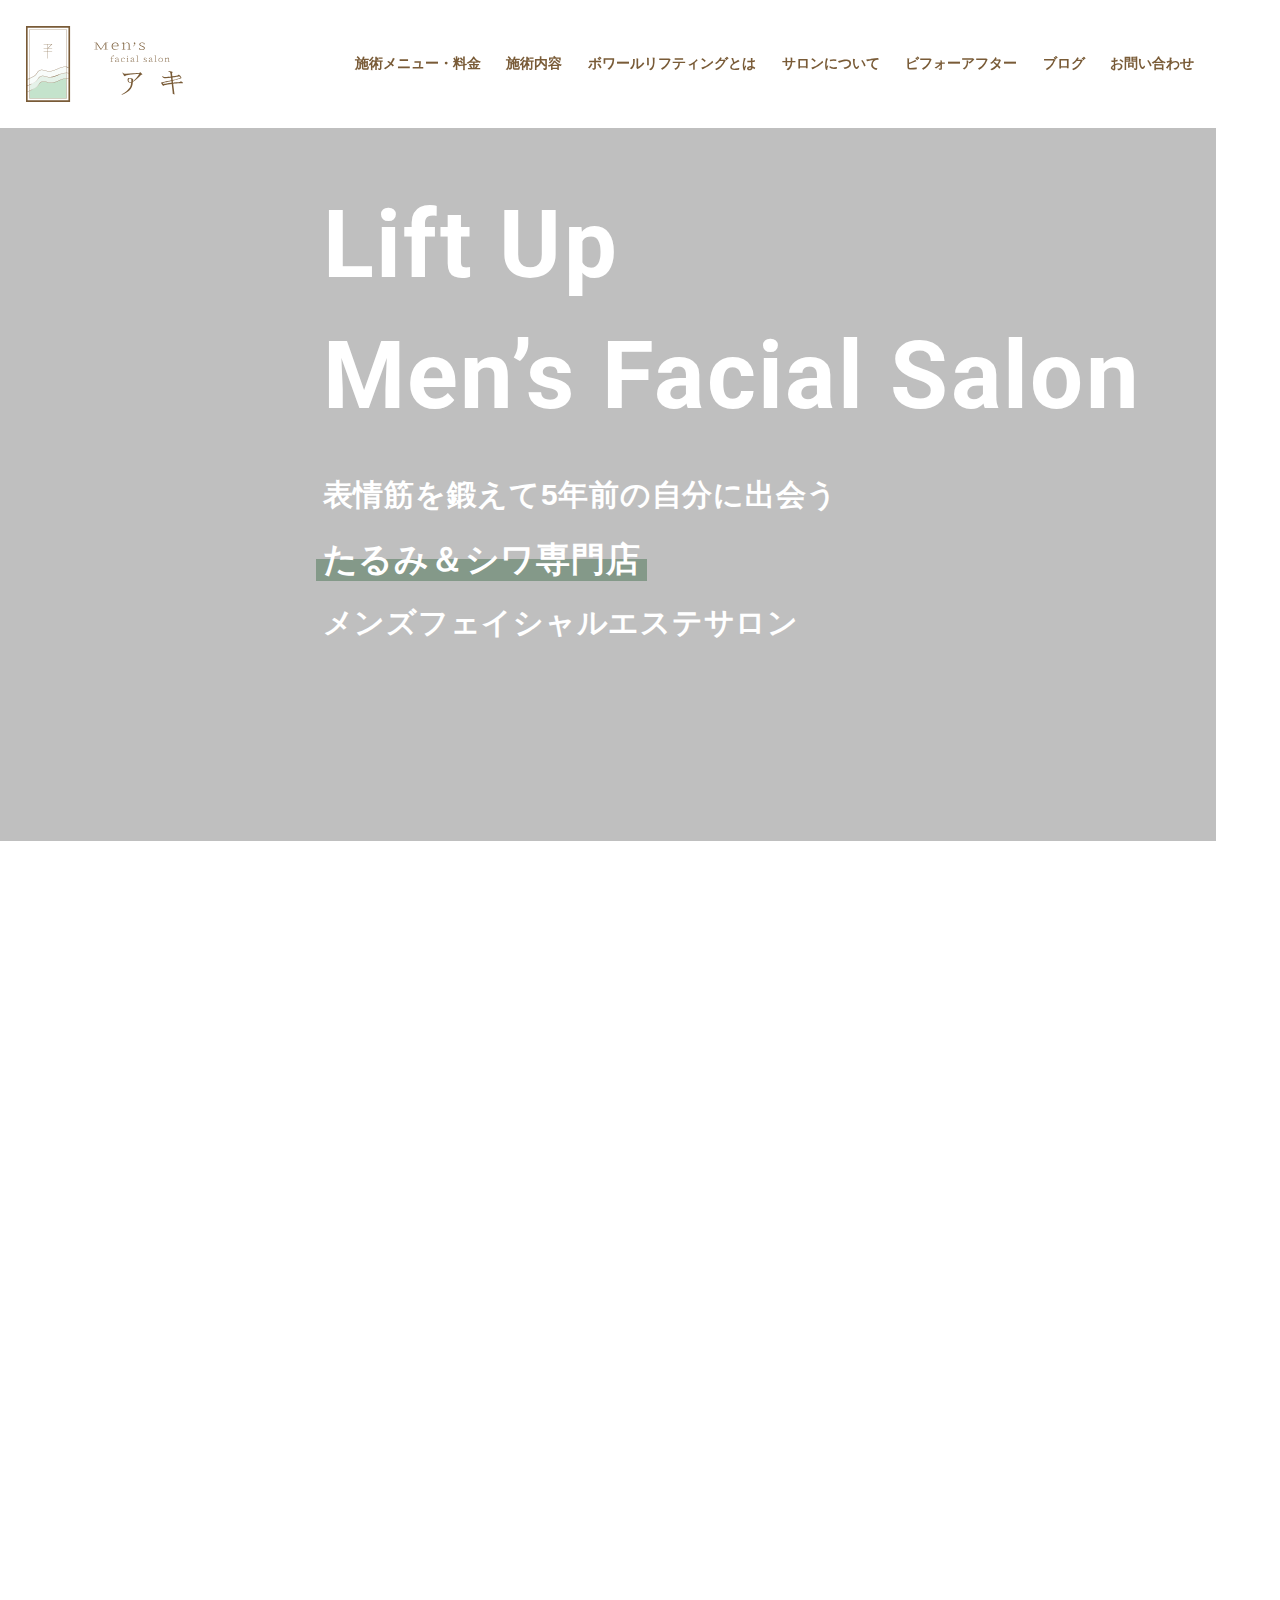
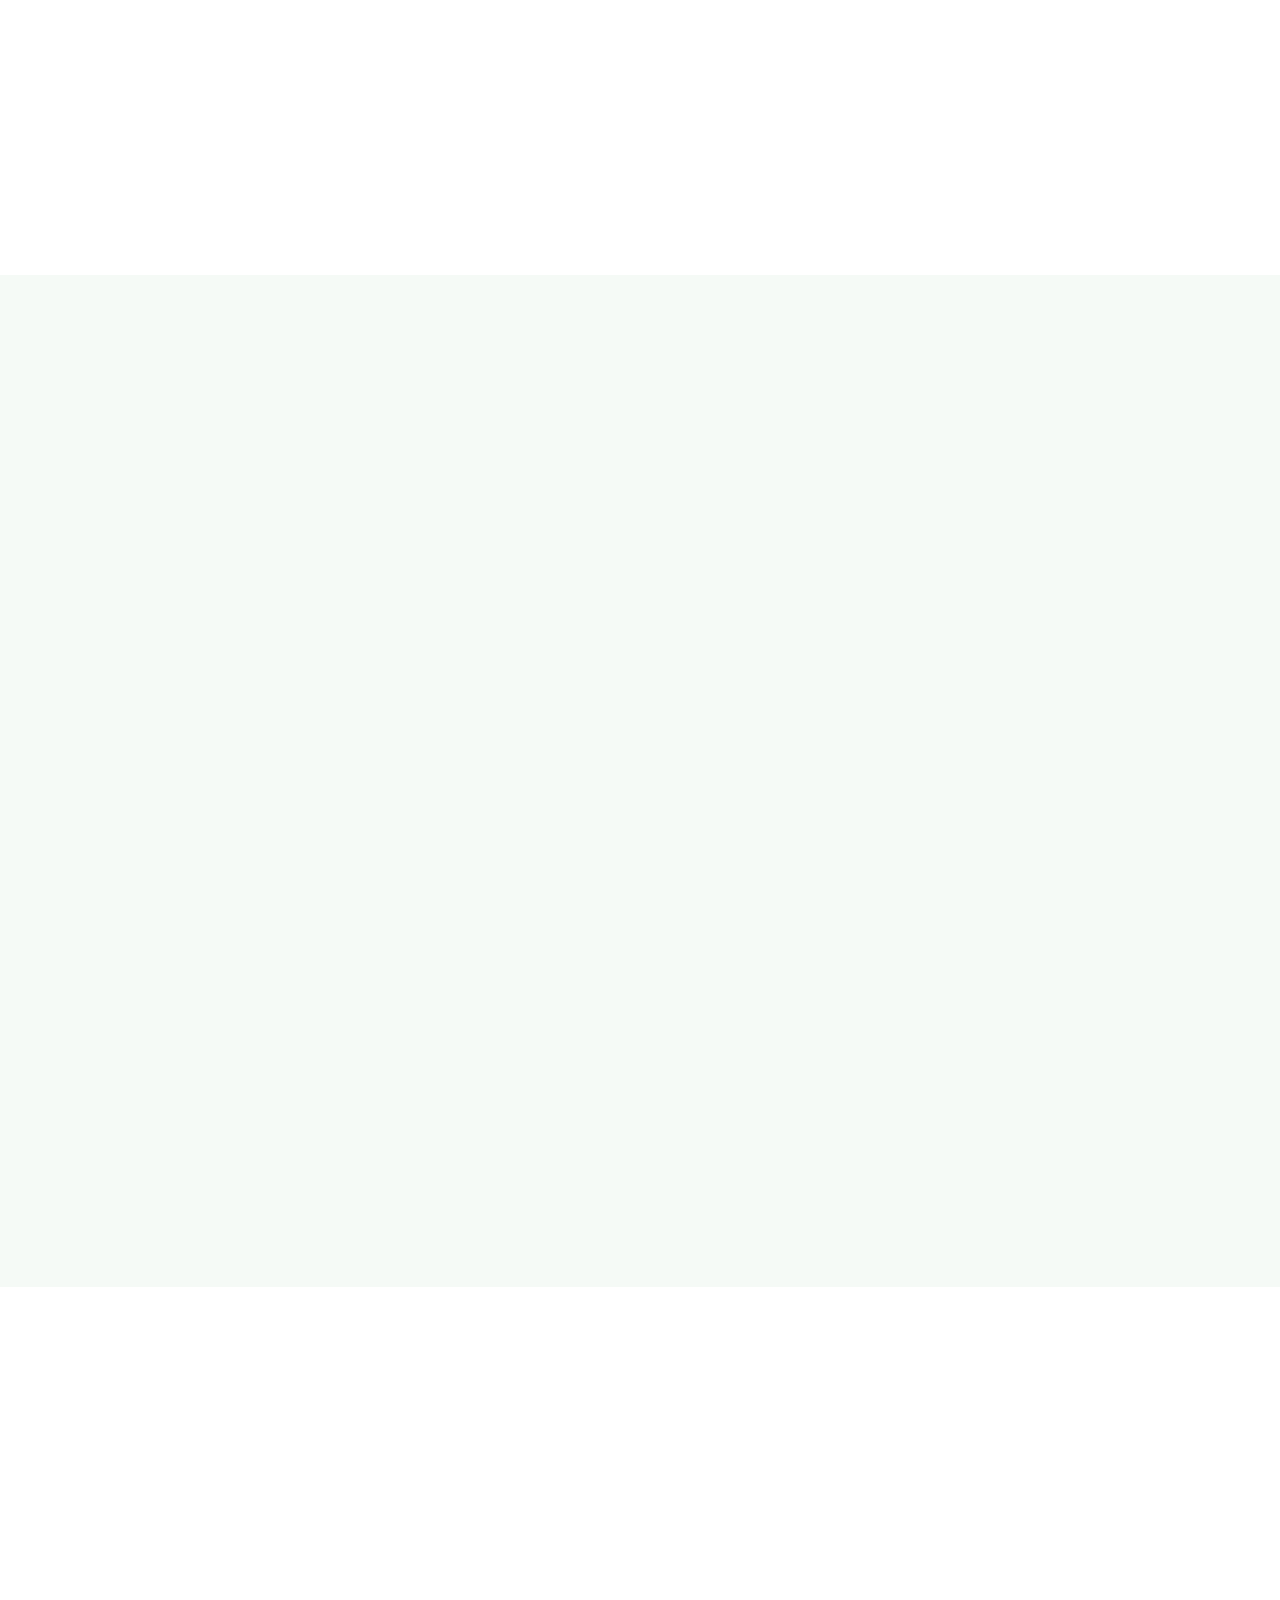
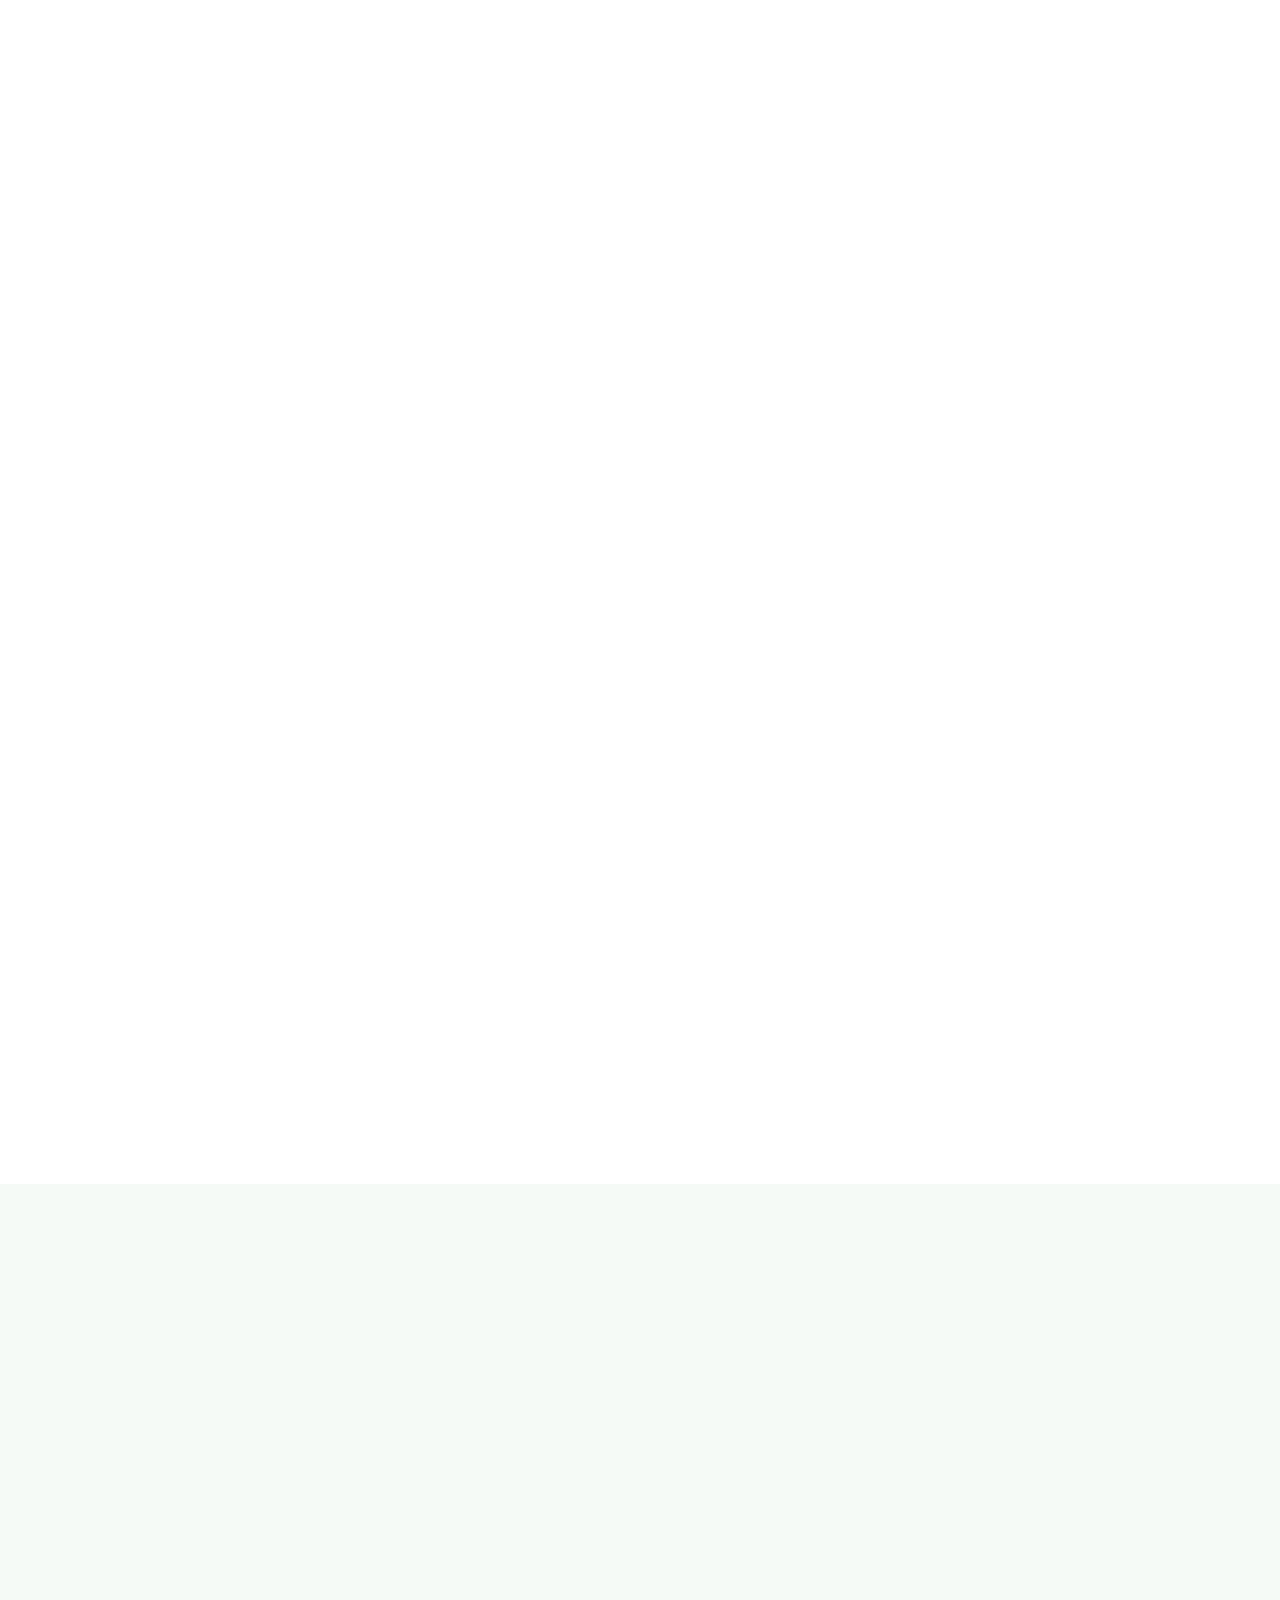
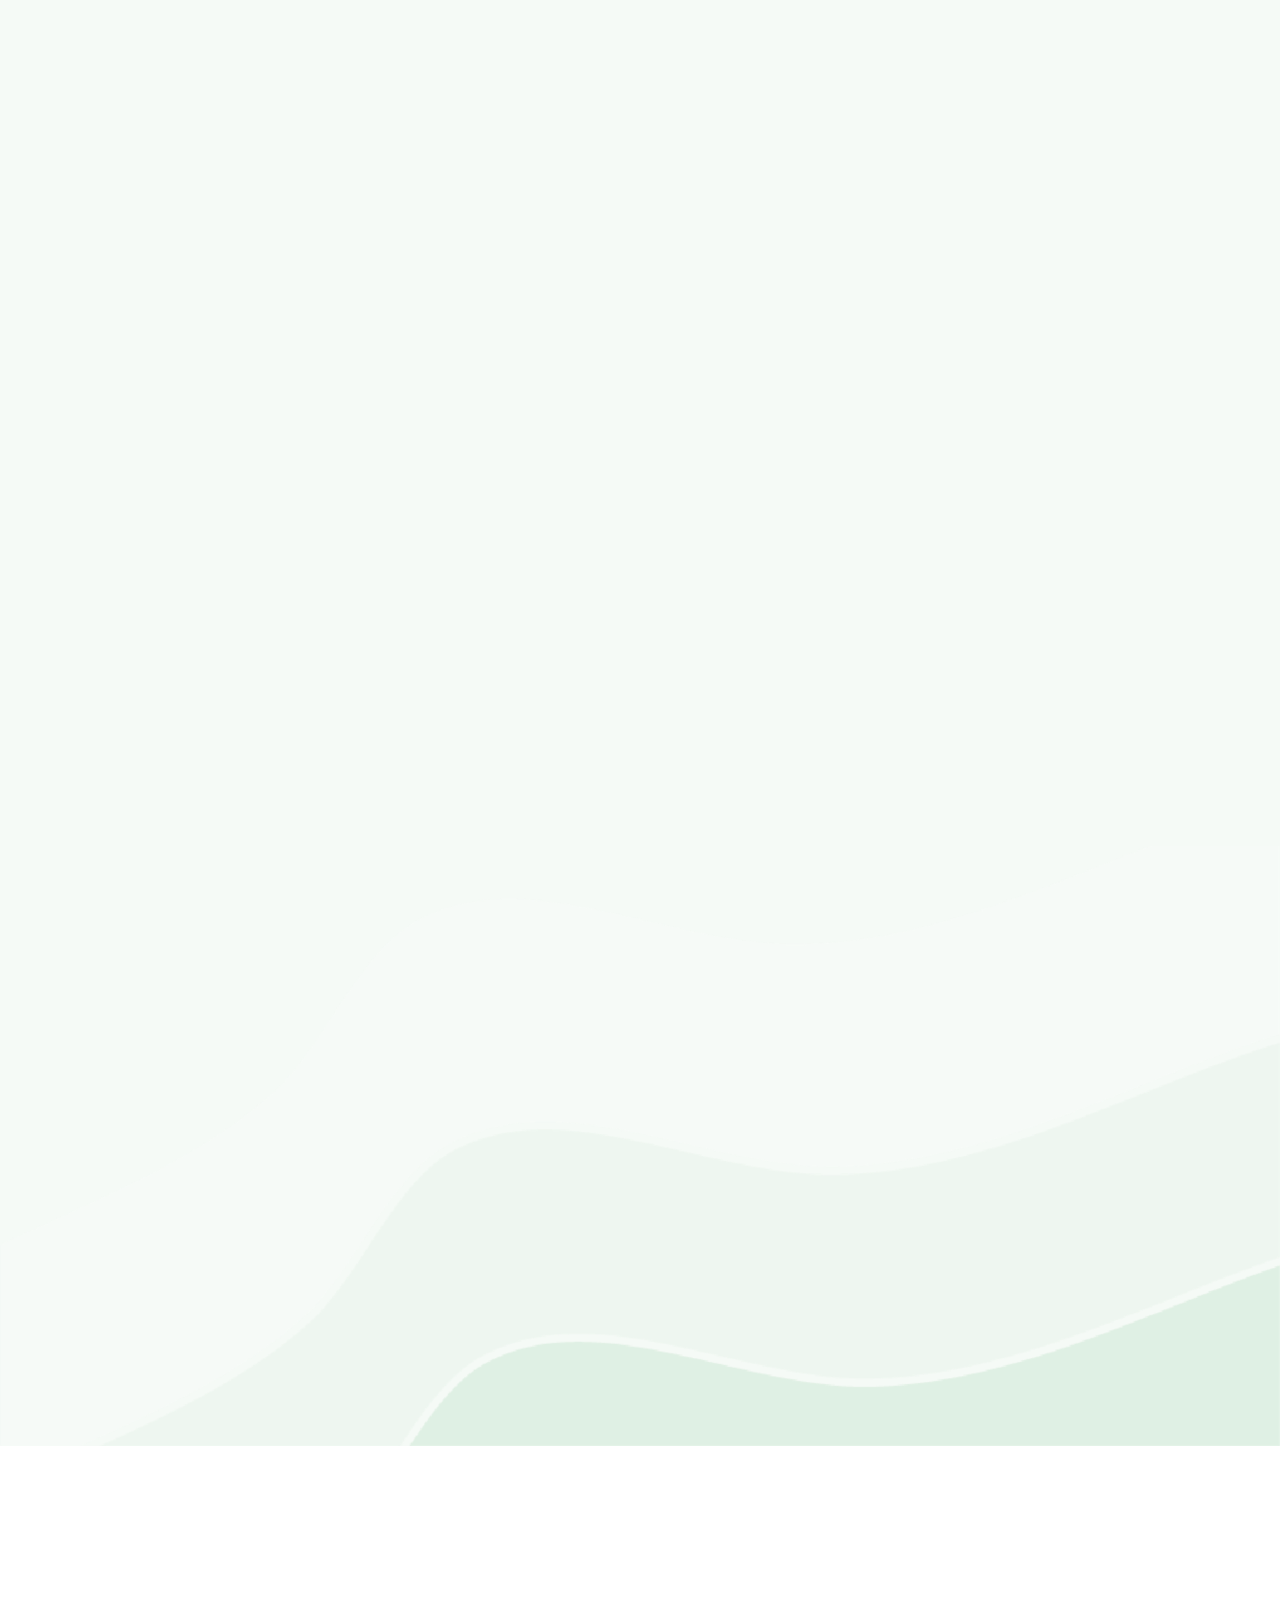
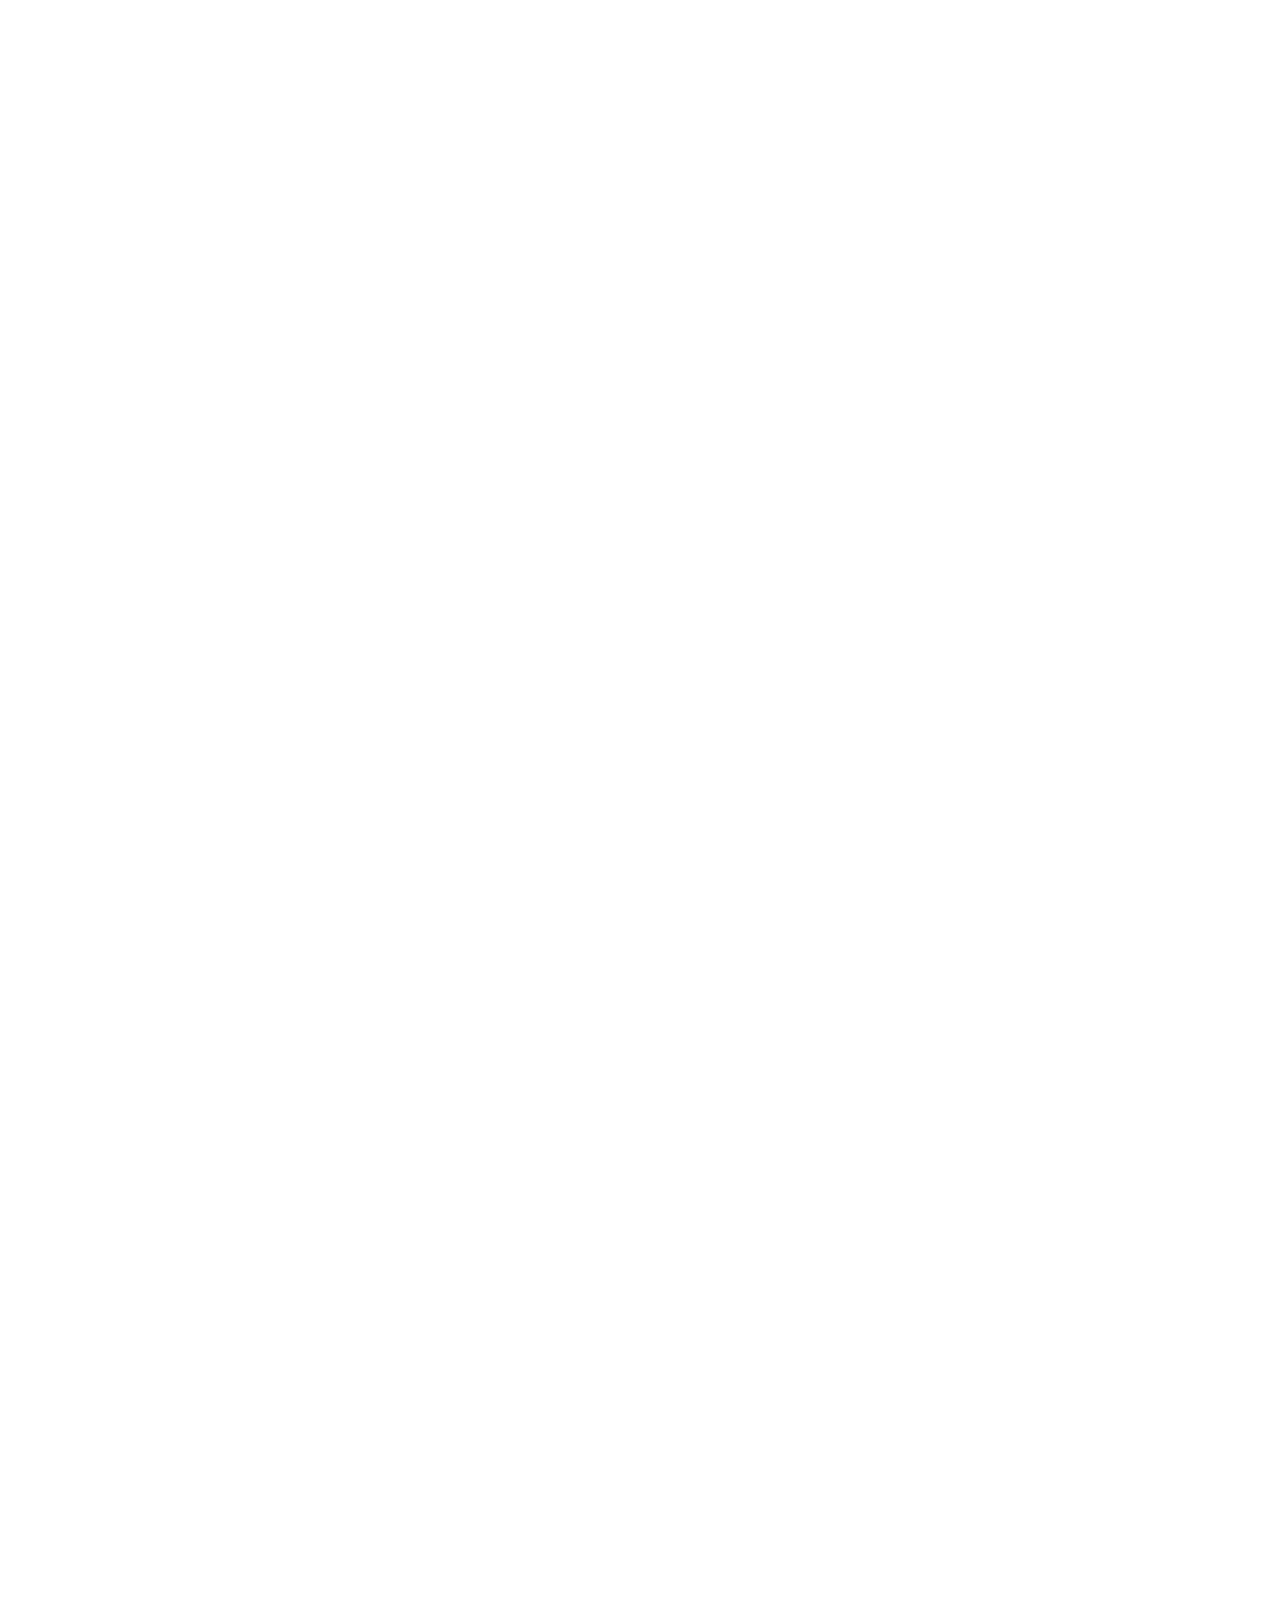
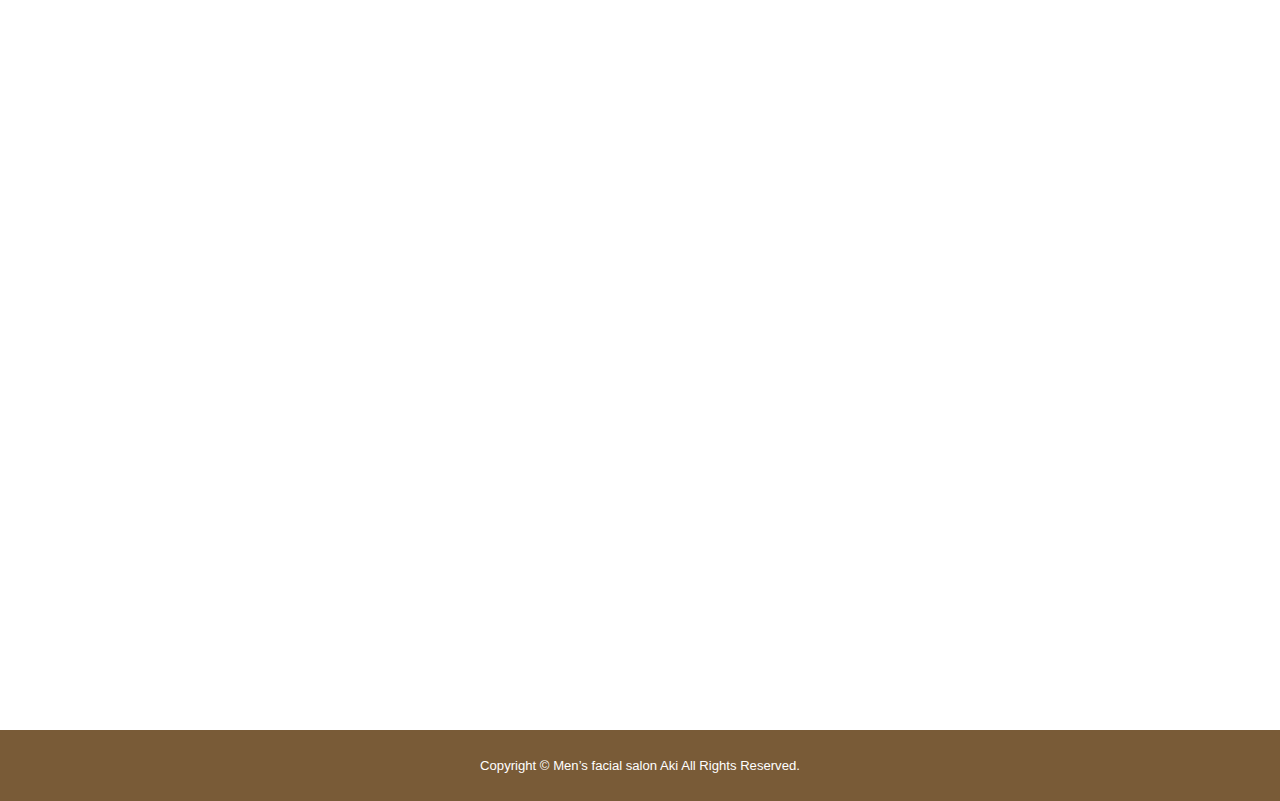
==== commit 55aebad8: "施術メニュー・料金：作成（pc、tab）" ====
--- a/index.html
+++ b/index.html
@@ -63,7 +63,7 @@
 	
 				<nav>
 					<ul>
-						<li><a href="#">施術メニュー・料金</a></li>
+						<li><a href="./menu_price.html">施術メニュー・料金</a></li>
 						<li><a href="#">施術内容</a></li>
 						<li><a href="#">ボワールリフティングとは</a></li>
 						<li><a href="#">サロンについて</a></li>
@@ -91,11 +91,11 @@
 
 			<!-- ▼▼▼▼▼▼▼▼▼▼▼▼▼▼ トップ01 ▼▼▼▼▼▼▼▼▼▼▼▼▼▼ -->
 			<section class="top01">
-				<div class="mv">
-					<div class="txt">
+				<div class="mv fadein fade01">
+					<div class="txt txt_show">
 						<h2 class="roboto">
 							Lift Up <br>
-							Men’s Facial Salon
+							Men’s <br class="is_sp">Facial Salon
 						</h2>
 						<p>
 							表情筋を鍛えて5年前の自分に出会う<br>
@@ -110,25 +110,25 @@
 			<!-- ▼▼▼▼▼▼▼▼▼▼▼▼▼▼ トップ02 ▼▼▼▼▼▼▼▼▼▼▼▼▼▼ -->
 			<section class="top02">
 				<div class="container">
-					<div class="ttl_wrap">
+					<div class="ttl_wrap fadein fade01">
 						<p class="txt01">オープンニングキャンペーン</p>
 						<h3 class="ttl">OPENING CAMPAIGN</h3>
 					</div>
 
-					<div class="campaign">
+					<div class="campaign fadein fade02">
 						<div class="limited">
 							<p>初回<br>限定</p>
 						</div>
 						<div class="ttl_box">
-							<h3 class="ttl">ボワールリフティング 表情筋トレーニング お試しキャンペーン</h3>
+							<h3 class="ttl">ボワールリフティング <br class="is_sp">表情筋トレーニング <br class="is_sp">お試しキャンペーン</h3>
 						</div>
 						<div class="campaign_in">
 							<div class="img_wrap">
 								<div class="img">
-									<img src="./images/common/campaign_img01.png" alt="">
+									<img src="./images/common/campaign_img01.jpg" alt="ボワールリフティング">
 								</div>
 								<div class="img">
-									<img src="./images/common/campaign_img02.png" alt="">
+									<img src="./images/common/campaign_img02.jpg" alt="ボワールリフティング">
 								</div>
 							</div>
 							<div class="txt_wrap">
@@ -139,7 +139,12 @@
 									</p>
 								</div>
 								<div class="img">
-									<img src="./images/common/campaign_txt01.png" alt="通常価格17,000円（税抜） 初回90分 52%OFF 特別キャンペーン価格8,000円（税抜）">
+									<picture>
+										<source media="(min-width: 768px)" srcset="./images/common/campaign_txt01.png">
+										<source media="(max-width: 767px)" srcset="./images/common/campaign_txt01_sp.png">
+
+										<img src="./images/common/campaign_txt01.png" alt="通常価格17,000円（税抜） 初回90分 52%OFF 特別キャンペーン価格8,000円（税抜）">
+									</picture>
 								</div>
 
 								<div class="btn line">
@@ -157,19 +162,19 @@
 			<!-- ▲▲▲▲▲▲▲▲▲▲▲▲▲▲ トップ02 ▲▲▲▲▲▲▲▲▲▲▲▲▲▲ -->
 
 			<!-- ▼▼▼▼▼▼▼▼▼▼▼▼▼▼ トップ03 ▼▼▼▼▼▼▼▼▼▼▼▼▼▼ -->
-			<section class="top03">
+			<section class="before_after_wrap top03">
 				<div class="container">
 					<div class="top03_in">
-						<div class="ttl_wrap">
+						<div class="ttl_wrap fadein fade01">
 							<p class="txt01">ビフォーアフター</p>
 							<h3 class="ttl">BEFORE & AFTER</h3>
 						</div>
 	
-						<div class="box">
+						<div class="box fadein fade02">
 							<article>
 								<a href="#">
 									<div class="img">
-										<img src="./images/top/top03_img01.png" alt="">
+										<img src="./images/top/top03_img01.jpg" alt="">
 									</div>
 									<div class="txt">
 										<h4>ブレインケア</h4>
@@ -185,7 +190,7 @@
 							<article>
 								<a href="#">
 									<div class="img">
-										<img src="./images/top/top03_img02.png" alt="">
+										<img src="./images/top/top03_img02.jpg" alt="">
 									</div>
 									<div class="txt">
 										<h4>小顔造形</h4>
@@ -201,7 +206,7 @@
 							<article>
 								<a href="#">
 									<div class="img">
-										<img src="./images/top/top03_img03.png" alt="">
+										<img src="./images/top/top03_img03.jpg" alt="">
 									</div>
 									<div class="txt">
 										<h4>ブレインケア、リフトアップ</h4>
@@ -217,7 +222,7 @@
 							<article>
 								<a href="#">
 									<div class="img">
-										<img src="./images/top/top03_img04.png" alt="">
+										<img src="./images/top/top03_img04.jpg" alt="">
 									</div>
 									<div class="txt">
 										<h4>リフトアップ</h4>
@@ -231,7 +236,7 @@
 							</article>
 						</div>
 
-						<div class="btn">
+						<div class="btn fadein fade02">
 							<a href="#">
 								もっと見る
 								<span class="angle"><i class="fas fa-angle-right"></i></span>
@@ -245,31 +250,36 @@
 			<!-- ▼▼▼▼▼▼▼▼▼▼▼▼▼▼ トップ04 ▼▼▼▼▼▼▼▼▼▼▼▼▼▼ -->
 			<section class="top04">
 				<div class="concept">
-					<div class="img01">
-						<img src="./images/top/top04_img01.png" alt="">
+					<div class="img01 fadein fade01">
+						<img src="./images/top/top04_img01.jpg" alt="">
 						<h3 class="roboto">CONCEPT</h3>
 					</div>
-					<div class="img02">
-						<img src="./images/top/top04_img02.png" alt="">
+					<div class="img02 fadein fade02">
+						<picture>
+							<source media="(min-width: 768px)" srcset="./images/top/top04_img02.jpg">
+							<source media="(max-width: 767px)" srcset="./images/top/top04_img02_sp.jpg">
+
+							<img src="./images/top/top04_img02.jpg" alt="">
+						</picture>
 					</div>
 				</div>
 
 				<div class="box">
 					<div class="container">
 						<div class="box_in">
-							<h4 class="vertical_txt">
+							<h4 class="vertical_txt fadein fade01">
 								いつまでも若々しく<br>
 								活気あふれる人生の為に<br>
 								3D顔筋マシンで<br>
 								年齢に負けない顔へ
 							</h4>
-							<div class="txt">
+							<div class="txt fade_side_r fade_side01">
 								<p>
-									加齢や運動不足など、放っておくと筋肉はどんどん衰えていきます。<br>
-									それはお顔の筋肉も同じ。歳を重ねるごとに表情筋は衰え、たるみやシワの原因に。
+									加齢や運動不足など、<br class="is_sp">放っておくと筋肉はどんどん衰えていきます。<br>
+									それはお顔の筋肉も同じ。<br class="is_sp">歳を重ねるごとに表情筋は衰え、<br class="is_sp">たるみやシワの原因に。
 								</p>
-								<p>当サロンは、原因になっている表情筋を的確に捉え、鍛える事で若々しい数年前のお顔へと導きます。また、丁寧なカウセリングで、肌の不調やお顔に表れる身体の不調の原因もアドバイス。</p>
-								<p>たるみ&シワ専門店の施術効果を是非ご体験下さい。</p>
+								<p>当サロンは、原因になっている表情筋を<br class="is_sp">的確に捉え、鍛える事で<br class="is_sp">若々しい数年前のお顔へと導きます。<br class="is_sp">また、丁寧なカウセリングで、<br class="is_sp">肌の不調やお顔に表れる<br class="is_sp">身体の不調の原因もアドバイス。</p>
+								<p>たるみ&シワ専門店の施術効果を<br class="is_sp">是非ご体験下さい。</p>
 							</div>
 						</div>
 					</div>
@@ -279,70 +289,81 @@
 
 			<!-- ▼▼▼▼▼▼▼▼▼▼▼▼▼▼ トップ05 ▼▼▼▼▼▼▼▼▼▼▼▼▼▼ -->
 			<section class="top05">
-				<div class="ttl_wrap">
+				<div class="ttl_wrap fadein fade01">
 					<p class="txt01">施術メニュー</p>
 					<h3 class="ttl">MENU</h3>
 				</div>
 
 				<div class="box">
-					<div class="item">
+					<div class="item fadein fade02">
 						<a href="#">
 							<div class="treatment_time">
 								<p>90分〜</p>
 							</div>
 							<div class="img">
-								<img src="./images/top/top05_img01.png" alt="リフトアップ">
+								<picture>
+									<source media="(min-width: 768px)" srcset="./images/top/top05_img01.jpg">
+									<source media="(max-width: 767px)" srcset="./images/top/top05_img01_sp.jpg">
+
+									<img src="./images/top/top05_img01.jpg" alt="リフトアップ">
+								</picture>
 							</div>
 							<div class="txt">
 								<h4>リフトアップ</h4>
 								<p>
-									３D 顔筋マシン「ボワールリフティング」で<br class="is_tab">表情筋トレーニング。<br>
+									３D 顔筋マシン「ボワールリフティング」で<br class="is_sp">表情筋トレーニング。<br>
 									一回の施術でたるみ・シワ改善を実感できます。
 								</p>
 							</div>
 						</a>
 					</div>
 
-					<div class="item">
+					<div class="item fadein fade02">
 						<a href="#">
 							<div class="treatment_time">
 								<p>60分</p>
 							</div>
 							<div class="img">
-								<img src="./images/top/top05_img02.png" alt="リフトアップ">
+								<picture>
+									<source media="(min-width: 768px)" srcset="./images/top/top05_img02.jpg">
+									<source media="(max-width: 767px)" srcset="./images/top/top05_img02_sp.jpg">
+
+									<img src="./images/top/top05_img02.jpg" alt="リフトアップ">
+								</picture>
 							</div>
 							<div class="txt">
 								<h4>小顔造形</h4>
 								<p>
-									老廃物や滞ったリンパを流すことで、<br>
-									もたついたフェイスラインをスッキリ改善。<br>
+									老廃物や滞ったリンパを流すことで、<br class="is_hidden_tab is_sp02">もたついたフェイスラインをスッキリ改善。<br>
 									毛穴ケアもセットの美顔メニュー。
 								</p>
 							</div>
 						</a>
 					</div>
 
-					<div class="item">
+					<div class="item fadein fade02">
 						<a href="#">
 							<div class="treatment_time">
 								<p>30分</p>
 							</div>
 							<div class="img">
-								<img src="./images/top/top05_img03.png" alt="リフトアップ">
+								<picture>
+									<source media="(min-width: 768px)" srcset="./images/top/top05_img03.jpg">
+									<source media="(max-width: 767px)" srcset="./images/top/top05_img03_sp.jpg">
+
+									<img src="./images/top/top05_img03.jpg" alt="リフトアップ">
+								</picture>
 							</div>
 							<div class="txt">
 								<h4>ブレインケア</h4>
-								<p>
-									脳疲労・眼精疲労・重たい頭が<br>
-									スッキリするヘッドマッサージ。
-								</p>
+								<p>脳疲労・眼精疲労・重たい頭が<br>スッキリするヘッドマッサージ。</p>
 							</div>
 						</a>
 					</div>
 				</div>
 
-				<div class="btn">
-					<a href="#">
+				<div class="btn fadein fade02">
+					<a href="./menu_price.html">
 						施術メニューを見る
 						<span class="angle"><i class="fas fa-angle-right"></i></span>
 					</a>
@@ -355,15 +376,15 @@
 				<div class="container">
 					<div class="box">
 						<div class="item">
-							<div class="ttl_wrap">
+							<div class="ttl_wrap fadein fade01">
 								<p class="txt01">施術の流れ</p>
 								<h3 class="ttl">FLOW</h3>
 							</div>
 							<div class="item_in">
-								<div class="img">
-									<img src="./images/top/top06_img01.png" alt="施術の流れ">
-								</div>
-								<div class="txt">
+								<div class="img fade_side_l fade_side01">
+									<img src="./images/top/top06_img01.jpg" alt="施術の流れ">
+								</div>
+								<div class="txt fade_side_r fade_side02">
 									<h4>
 										３D 顔筋マシン<br>
 										「ボワールリフティング」で<br>
@@ -387,15 +408,15 @@
 
 
 						<div class="item">
-							<div class="ttl_wrap">
+							<div class="ttl_wrap fadein fade01">
 								<p class="txt01">初めての方へ</p>
 								<h3 class="ttl">GUIDE</h3>
 							</div>
 							<div class="item_in">
-								<div class="img">
-									<img src="./images/top/top06_img02.png" alt="初めての方へ">
-								</div>
-								<div class="txt">
+								<div class="img fade_side_r fade_side01">
+									<img src="./images/top/top06_img02.jpg" alt="初めての方へ">
+								</div>
+								<div class="txt fade_side_l fade_side02">
 									<p>
 										ご来店前の注意点やよくある質問に<br>
 										お答えいたします。<br>
@@ -428,18 +449,18 @@
 
 
 						<div class="item">
-							<div class="ttl_wrap">
+							<div class="ttl_wrap fadein fade01">
 								<p class="txt01">ボワールリフティングとは</p>
 								<h3 class="ttl">WHAT’S VOIR LIFTING</h3>
 							</div>
 							<div class="item_in">
-								<div class="img">
-									<img src="./images/top/top06_img03.png" alt="ボワールリフティングとは">
-								</div>
-								<div class="txt">
+								<div class="img fade_side_l fade_side01">
+									<img src="./images/top/top06_img03.jpg" alt="ボワールリフティングとは">
+								</div>
+								<div class="txt fade_side_r fade_side02">
 									<p>
-										40年以上前に生まれた<br class="is_pc is_hidden_tab">表情筋に微弱電流を流すことでトレーニングし、<br class="is_pc is_hidden_tab">
-										たるみ・シワを改善し<br class="is_pc is_hidden_tab">ハッキリとした効果が体感できる<br class="is_pc is_hidden_tab">リピート率80%を誇るリフトアップ エステです。
+										40年もの間、医学・美容の観点から<br>研究の上できた日本で唯一のシステム。<br>
+										一度の施術で、たるみやシワ改善効果を<br class="is_tab">体感できる<br class="is_hidden_tab">リピート率80%を誇る、<br class="is_tab">たるみ専用美顔です。
 									</p>
 									<div class="btn_wrap">
 										<div class="btn">
@@ -460,12 +481,12 @@
 			<!-- ▼▼▼▼▼▼▼▼▼▼▼▼▼▼ トップ07 ▼▼▼▼▼▼▼▼▼▼▼▼▼▼ -->
 			<section class="top07">
 				<div class="container">
-					<div class="ttl_wrap">
+					<div class="ttl_wrap fadein fade01">
 						<p class="txt01">ブログ</p>
 						<h3 class="ttl">BLOG</h3>
 					</div>
 
-					<div class="box">
+					<div class="box fadein fade02">
 						<article>
 							<a href="#">
 								<div class="img">
@@ -519,7 +540,7 @@
 						</article>
 					</div>
 
-					<div class="btn">
+					<div class="btn fadein fade02">
 						<a href="#">
 							もっと見る
 							<span class="angle"><i class="fas fa-angle-right"></i></span>
@@ -532,8 +553,8 @@
 			<!-- ▼▼▼▼▼▼▼▼▼▼▼▼▼▼ トップ08 ▼▼▼▼▼▼▼▼▼▼▼▼▼▼ -->
 			<section class="top08">
 				<div class="m_container">
-					<div class="box">
-						<h3>1日3名様限定のメンズフェイシャルエステサロン</h3>
+					<div class="box fadein fade01">
+						<h3>1日3名様限定の<br class="is_sp">メンズフェイシャルエステサロン</h3>
 						<p>
 							当サロンは、お客様にゆったりご利用いただくために、1日のご予約を3名様までとしております。<br>
 							くつろぎながらリラックスして、リフトアップ メニューを体験していただけます。
@@ -542,16 +563,114 @@
 							コロナ対策も万全ですので、安心してご来店ください。<br>
 							清掃、換気、除菌を心がけてお客様をお迎えいたします。
 						</p>
+
+						<div class="btn green">
+							<a href="#">
+								コロナ対策についてはこちら
+								<span class="angle"><i class="fas fa-angle-right"></i></span>
+							</a>
+						</div>
+
+						<div class="fig fig01">
+							<picture>
+								<source media="(min-width: 768px)" srcset="./images/top/top08_fig01.png">
+								<source media="(max-width: 767px)" srcset="./images/top/top08_fig01_sp.png">
+
+								<img src="./images/top/top08_fig01.png">
+							</picture>
+						</div>
+						<div class="fig fig02">
+							<picture>
+								<source media="(min-width: 768px)" srcset="./images/top/top08_fig02.png">
+								<source media="(max-width: 767px)" srcset="./images/top/top08_fig01_sp.png">
+
+								<img src="./images/top/top08_fig02.png">
+							</picture>
+						</div>
 					</div>
 				</div>
 			</section>
 			<!-- ▲▲▲▲▲▲▲▲▲▲▲▲▲▲ トップ08 ▲▲▲▲▲▲▲▲▲▲▲▲▲▲ -->
+
+			<!-- ▼▼▼▼▼▼▼▼▼▼▼▼▼▼ お問い合わせ 共通 ▼▼▼▼▼▼▼▼▼▼▼▼▼▼ -->
+			<section class="contact_wrap fadein fade01">
+				<div class="box">
+					<div class="img">
+						<picture>
+							<source media="(min-width: 768px)" srcset="./images/common/contact_img01.jpg">
+							<source media="(max-width: 767px)" srcset="./images/common/contact_img01_sp.jpg">
+
+							<img class="objectCover" src="./images/common/contact_img01.jpg" alt="お問い合わせ">
+						</picture>
+					</div>
+
+					<div class="txt">
+						<div class="ttl_wrap">
+							<p class="txt01">お問い合わせ</p>
+							<h3 class="ttl">CONTACT</h3>
+						</div>
+
+						<p class="copy">LINEからのご予約が一番お得！</p>
+
+						<div class="btn_wrap">
+							<div class="btn">
+								<a href="#">
+									お問い合わせはこちら
+									<span class="angle"><i class="fas fa-angle-right"></i></span>
+								</a>
+							</div>
+							<div class="btn line">
+								<a href="#" target="_blank" rel="noopener">
+									<span class="icon"><i class="fab fa-line"></i></span>
+									友だち追加する
+									<span class="angle"><i class="fas fa-angle-right"></i></span>
+								</a>
+							</div>
+						</div>
+					</div>
+				</div>
+			</section>
+			<!-- ▲▲▲▲▲▲▲▲▲▲▲▲▲▲ お問い合わせ 共通 ▲▲▲▲▲▲▲▲▲▲▲▲▲▲ -->
 		</main>
 		<footer>
 
 			<!-- ▼▼▼▼▼▼▼▼▼▼▼▼▼▼ フッター ▼▼▼▼▼▼▼▼▼▼▼▼▼▼ -->
+			<div class="box fadein fade01">
+				<div class="txt">
+					<div class="txt_in">
+						<div class="logo">
+							<img src="./images/common/logo.svg" alt="Men's facial salon アキ">
+						</div>
+						<div class="shop_name">
+							<p>たるみ＆シワ専門店</p>
+							<h3>Men’s facial salon アキ</h3>
+						</div>
+	
+						<div class="address">
+							<p>〒543-0055　<br class="is_tab">大阪市天王寺区悲田院町8-26<br class="is_tab">天王寺センターハイツ1112号室</p>
+							<p>TEL: 06-6777-2568</p>
+						</div>
+	
+						<div class="sns_wrap">
+							<a href="#"><span><i class="fab fa-line"></i></span></a>
+							<a href="#"><span><i class="fab fa-instagram"></i></span></a>
+						</div>
+					</div>
+				</div>
+
+				<div class="r_box">
+					<div class="gmap">
+						<iframe src="https://www.google.com/maps/embed?pb=!1m18!1m12!1m3!1d3282.2624863375504!2d135.51383681559312!3d34.648073393541885!2m3!1f0!2f0!3f0!3m2!1i1024!2i768!4f13.1!3m3!1m2!1s0x6000ddfa9cf2c027%3A0xdc07fa2d1400dda0!2z44CSNTQzLTAwNTUg5aSn6Ziq5bqc5aSn6Ziq5biC5aSp546L5a-65Yy65oKy55Sw6Zmi55S677yY4oiS77yS77yWIOWkqeeOi-WvuuOCu-ODs-OCv-ODvOODj-OCpOODhA!5e0!3m2!1sja!2sjp!4v1612408078872!5m2!1sja!2sjp" width="600" height="450" frameborder="0" style="border:0;" allowfullscreen="" aria-hidden="false" tabindex="0"></iframe>
+					</div>
+				</div>
+			</div>
+			<div class="copyright">
+				<p>Copyright &copy; Men’s facial salon Aki All Rights Reserved.</p>
+			</div>
 			<!-- ▲▲▲▲▲▲▲▲▲▲▲▲▲▲ フッター ▲▲▲▲▲▲▲▲▲▲▲▲▲▲ -->
 		</footer>
+
+		<div id="overlay"></div>
 	</div>
 
 	<!-- JS読み込み -->
--- a/css/desktop.css
+++ b/css/desktop.css
@@ -9,11 +9,11 @@
 //            ▼ ベース設定 ▼
 //
 ///////////////////////////////////////////////////*/
-@font-face {
+/* @font-face {
 	font-family: "myfont";
 	src: url(../fonts/.woff) format("woff"),
 				url(../fonts/.otf) format("otf");
-}
+} */
 
 
 
@@ -27,7 +27,7 @@
 	line-height: 2;
 }
 a{
-	color:#111 ;
+	color: #111;
 	display: block;
 }
 #wrapper{
@@ -122,6 +122,9 @@
 //            ▼ 共通 ▼
 //
 ///////////////////////////////////////////////////*/
+body.active{
+	overflow: hidden;
+}
 main{
 	margin-top: 8.5rem;
 }
@@ -159,6 +162,9 @@
 .btn.line{
 	background: var(--line);
 	border: solid 1px var(--line);
+}
+.btn.green{
+	border: solid 1px var(--green03);
 }
 .btn::before{
 	position: absolute;
@@ -174,6 +180,9 @@
 .btn.line::before{
 	background: #fff;
 }
+.btn.green::before{
+	background: var(--green03);
+}
 .btn:hover::before{
 	left: -5%
 }
@@ -195,7 +204,11 @@
 .btn.line a{
 	color: #fff;
 }
-.btn a:hover{
+.btn.green a{
+	color: var(--green03);
+}
+.btn a:hover,
+.btn.green a:hover{
 	color: #fff;
 }
 .btn.line a:hover{
@@ -221,6 +234,50 @@
 	writing-mode: vertical-rl;
 	text-orientation: upright;
 }
+
+.fadein{
+	opacity: 0;
+	transform: translateY(50px);
+}
+.fadein.active{
+	opacity: 1;
+	transform: translateY(0);
+}
+.fade01.active{
+	transition: 1s;
+}
+.fade02.active{
+	transition: 1s .3s;
+}
+.fade_side_r{
+	opacity: 0;
+	transform: translateX(50px);
+}
+.fade_side_l{
+	opacity: 0;
+	transform: translateX(-50px);
+}
+.fade_side_r.active,
+.fade_side_l.active{
+	opacity: 1;
+	transform: translateY(0);
+}
+.fade_side00.active{
+	transition: 1s;
+}
+.fade_side01.active{
+	transition: 1s .5s;
+}
+.fade_side02.active{
+	transition: 1s 1s;
+}
+.txt_show{
+	opacity: 0;
+}
+.txt_show.active{
+	opacity: 1;
+	transition: opacity 1.3s cubic-bezier(.79,.01,.21,.96) .5s;
+}
 /*///////////////////////////////////////////////////
 //
 //            ▼ ナビ ▼
@@ -232,7 +289,7 @@
 	left: 0;
 	width: 100%;
 	height: auto;
-	z-index: 50000;
+	z-index: 50001;
 }
 header .header_in{
 	display: flex;
@@ -267,6 +324,10 @@
 	height: 8.5rem;
 	padding: 1vw;
 	white-space: nowrap;
+	transition: .7s;
+}
+header nav ul li a:hover{
+	color: var(--emegreen);
 }
 header .sns_wrap{
 	display: flex;
@@ -277,6 +338,10 @@
 	color: var(--brown);
 	padding: 0.3vw 0.8vw;
 	line-height: 1;
+	transition: .7s;
+}
+header .sns_wrap a:hover{
+	color: var(--emegreen);
 }
 header .sns_wrap a span{
 	font-size: 1.8rem;
@@ -287,7 +352,91 @@
 //            ▼ フッター ▼
 //
 ///////////////////////////////////////////////////*/
-
+footer .box{
+	display: flex;
+	align-items: center;
+	justify-content: space-between;
+}
+footer .box .txt{
+	width: 46%;
+}
+footer .box .txt_in{
+	display: flex;
+	flex-direction: column;
+	justify-content: center;
+	align-items: center;
+	text-align: center;
+	padding: 1vw 3vw;
+}
+footer .box .txt .logo{
+	max-width: 15rem;
+	width: 35%;
+}
+footer .box .txt .shop_name{
+	margin: 0.75vw 0 1.5vw;
+	color: var(--brown);
+}
+footer .box .txt .shop_name p{
+	font-size: 0.875rem;
+	letter-spacing: 0.05em;
+}
+footer .box .txt .shop_name h3{
+	font-size: 1.5rem;
+	font-weight: normal;
+	line-height: 1.5;
+	letter-spacing: 0.05em;
+}
+footer .box .txt .address p{
+	letter-spacing: 0.05em;
+}
+footer .box .txt .address p + p{
+	margin-top: 1.5rem;
+}
+footer .box .txt .sns_wrap{
+	display: flex;
+	justify-content: center;
+	align-items: center;
+	margin-top: 1.5vw;
+}
+footer .box .txt .sns_wrap a{
+	margin-right: 1.5rem;
+	font-size: 2.8rem;
+	line-height: 1;
+	color: var(--brown);
+	transition: .7s;
+}
+footer .box .txt .sns_wrap a:last-of-type{
+	margin-right: 0;
+}
+footer .box .txt .sns_wrap a:hover{
+	color: var(--emegreen);
+}
+
+footer .box .r_box{
+	width: 54%;
+}
+.gmap{
+	overflow: hidden;
+	height: 55vh;
+	min-height: 250px;
+	position: relative;
+}
+.gmap iframe{
+	position: absolute;
+	left: 0;
+	top: 0;
+	height: 100%;
+	width: 100%;
+}
+footer .copyright{
+	background: var(--brown);
+	padding: 1.5rem;
+}
+footer .copyright p{
+	color: #fff;
+	text-align: center;
+	font-size: 0.875rem;
+}
 /*///////////////////////////////////////////////////
 //
 //            ▼ トップ01 ▼
@@ -299,7 +448,7 @@
 .top01 .mv{
 	position: relative;
 	width: 100%;
-	background: url(../images/top/mv.png) center center / cover no-repeat;
+	background: url(../images/top/mv.jpg) center center / cover no-repeat;
 	display: flex;
 	flex-direction: column;
 	justify-content: center;
@@ -322,20 +471,20 @@
 	z-index: 2;
 }
 .top01 .mv .txt h2{
-	font-size: 8.625rem;
+	font-size: 7.334vw;
 	line-height: 1.4;
 	letter-spacing: 0.025em;
 	margin-bottom: 1.5rem;
 }
 .top01 .mv .txt p{
-	font-size: 2.8125rem;
+	font-size: 2.334vw;
 	font-weight: bold;
 	letter-spacing: 0.025em;
 }
 .top01 .mv .txt p .underline{
 	position: relative;
 	display: inline-block;
-	font-size: 3.4375rem;
+	font-size: 2.667vw;
 }
 .top01 .mv .txt p .underline::before{
 	position: absolute;
@@ -343,10 +492,10 @@
 	top: 50%;
 	left: -2%;
 	width: 0;
-	height: 2.25rem;
+	height: 1.667vw;
 	background: #849989;
 	z-index: -1;
-	transition: 1s cubic-bezier(.79,.01,.21,.96);
+	transition: 1s cubic-bezier(.79,.01,.21,.96) 1.2s;
 }
 .top01 .mv .txt p .underline.active::before{
 	width: 104%;
@@ -367,11 +516,11 @@
 //            ▼ トップ03 ▼
 //
 ///////////////////////////////////////////////////*/
-.top03{
+.before_after_wrap{
 	padding: 6rem 0 8rem;
 	overflow: hidden;
 }
-.top03::before{
+.before_after_wrap.top03::before{
 	position: absolute;
 	content: '';
 	top: 10.25rem;
@@ -380,36 +529,36 @@
 	height: 100%;
 	background: rgba(229,242,232,.4);
 }
-.top03_in{
+.before_after_wrap_in{
 	position: relative;
 	z-index: 2;
 }
-.top03 .box{
+.before_after_wrap .box{
 	display: flex;
 	justify-content: space-between;
 	flex-wrap: wrap;
 }
-.top03 .box article{
+.before_after_wrap .box article{
 	width: 48.75%;
 	background: #fff;
 	box-shadow: 0 2px 8px rgba(0,0,0,.15);
 	margin-top: 2rem;
 	transition: 1s;
 }
-.top03 .box article:nth-of-type(-n+2){
+.before_after_wrap .box article:nth-of-type(-n+2){
 	margin-top: 0;
 }
-.top03 .box article:hover{
+.before_after_wrap .box article:hover{
 	box-shadow: 0 6px 30px rgba(132,153,137,.7);
 }
-.top03 .box article a{
+.before_after_wrap .box article a{
 	position: relative;
 	display: flex;
 	justify-content: space-between;
 	align-items: center;
 	padding: 1.5rem;
 }
-.top03 .box article a::before{
+.before_after_wrap .box article a::before{
 	position: absolute;
 	content: '';
 	top: 0;
@@ -419,46 +568,48 @@
 	background: var(--green01);
 	transition: .5s;
 }
-.top03 .box article a:hover::before{
-	width: 100%;
-}
-.top03 .box article a .img{
+.before_after_wrap .box article a:hover::before{
+	width: 100%;
+}
+.before_after_wrap .box article a .img{
 	position: relative;
 	min-width: 12rem;
 	width: 40%;
 	z-index: 2;
 	overflow: hidden;
 }
-.top03 .box article a .img img{
+.before_after_wrap .box article a .img img{
 	width: 100%;
 	height: auto;
 	transition: 1s;
 }
-.top03 .box article a:hover .img img{
+.before_after_wrap .box article a:hover .img img{
 	transform: scale(1.05);
 }
-.top03 .box article a .txt{
+.before_after_wrap .box article a .txt{
 	position: relative;
 	width: 60%;
 	padding-left: 1.5rem;
 	z-index: 2;
 }
-.top03 .box article a .txt h4{
+.before_after_wrap .box article a .txt h4{
 	font-size: 1.25rem;
+	line-height: 1.5;
+	margin-bottom: 0.25rem;
 	color: var(--brown);
 }
-.top03 .box article a .txt .inner{
+.before_after_wrap .box article a .txt .inner{
 	margin-top: 3rem;
 }
-.top03 .box article a .txt .inner h5{
+.before_after_wrap .box article a .txt .inner h5{
 	font-size: 1rem;
 	color: var(--brown);
 	-webkit-line-clamp: 1;
 }
-.top03 .box article a .txt .inner p{
+.before_after_wrap .box article a .txt .inner p{
 	color: #666;
 }
-.top03 .btn{
+.before_after_wrap .btn{
 	margin-top: 4rem;
 }
 /*///////////////////////////////////////////////////
@@ -510,6 +661,8 @@
 }
 .top04 .box_in{
 	display: flex;
+	max-width: 1180px;
+	margin: 0 auto;
 }
 .top04 .box_in h4{
 	font-size: 2.8rem;
@@ -611,6 +764,7 @@
 .top05 .box .item .txt{
 	margin-top: 1.5rem;
 	text-align: center;
+	padding: 0 1.5rem;
 }
 .top05 .box .item .txt h4{
 	position: relative;
@@ -656,7 +810,6 @@
 .top06 .item{
 	display: flex;
 	flex-direction: column;
-	align-items: flex-start;
 	justify-content: flex-start;
 	margin-top: 8rem;
 }
@@ -685,6 +838,10 @@
 .top06 .item:nth-of-type(even) .img{
 	order: 2;
 	margin-right: -15%;
+}
+.top06 .item .img img{
+	width: 100%;
+	height: auto;
 }
 .top06 .item .txt{
 	width: 45%;
@@ -798,11 +955,12 @@
 //
 ///////////////////////////////////////////////////*/
 .top08{
-	padding: 6rem 0;
+	padding: 6rem 0 10rem;
 }
 .top08 .box{
+	position: relative;
 	background: rgba(196,227,204,.3);
-	padding: 3rem;
+	padding: 5rem 3rem 6rem;
 	text-align: center;
 }
 .top08 .box h3{
@@ -813,6 +971,93 @@
 }
 .top08 .box p + p{
 	margin-top: 1.5rem;
+}
+.top08 .box .btn{
+	margin-top: 3rem;
+}
+.top08 .box .fig{
+	position: absolute;
+	width: 14rem;
+}
+.top08 .box .fig img{
+	width: 100%;
+	height: auto;
+}
+.top08 .box .fig01{
+	top: 1rem;
+	left: 1rem;
+}
+.top08 .box .fig02{
+	bottom: 1rem;
+	right: 1rem;
+}
+/*///////////////////////////////////////////////////
+//
+//            ▼ お問い合わせ 共通 ▼
+//
+///////////////////////////////////////////////////*/
+.contact_wrap .box{
+	display: flex;
+}
+.contact_wrap .box .img{
+	position: relative;
+	width: 46%;
+}
+.contact_wrap .box .img::before{
+	position: absolute;
+	content: '';
+	top: 0;
+	left: 0;
+	width: 100%;
+	height: 100%;
+	background: rgba(229,242,232,.25);
+}
+.contact_wrap .box .img img{
+	object-position: 20% 50%; 
+}
+.contact_wrap .box .txt{
+	width: 54%;
+	padding: 5vw 3vw;
+	display: flex;
+	flex-direction: column;
+	justify-content: center;
+	align-items: center;
+	background: #FAFAFA;
+}
+.contact_wrap .box .txt .ttl_wrap{
+	margin-bottom: 3vw;
+}
+.contact_wrap .box .txt p.copy{
+	font-size: 1.5rem;
+	color: var(--green03);
+}
+.contact_wrap .box .txt .btn_wrap{
+	display: flex;
+	align-items: center;
+	justify-content: center;
+	width: 100%;
+	margin-top: 3.5vw;
+}
+.contact_wrap .box .txt .btn_wrap .btn{
+	max-width: 20rem;
+	margin: 0 1.75vw 0 0;
+}
+.contact_wrap .box .txt .btn_wrap .btn:last-of-type{
+	margin-right: 0;
+}
+.contact_wrap .box .txt .btn_wrap .btn a{
+	max-width: 20rem;
+	font-size: 1rem;
+}
+.contact_wrap .box .txt .btn_wrap .btn a .angle{
+	right: 1.25rem;
+	font-size: 1.5rem;
+}
+.contact_wrap .box .txt .btn_wrap .btn a:hover .angle{
+	right: 0.5rem;
+}
+.contact_wrap .box .txt .btn_wrap .btn.line a .icon{
+	font-size: 2rem;
 }
 /*///////////////////////////////////////////////////
 //
@@ -881,6 +1126,10 @@
 .campaign .txt_wrap{
 	width: 66%;
 	padding-left: 2rem;
+	display: flex;
+	flex-direction: column;
+	align-items: flex-start;
+	justify-content: flex-start;
 }
 .campaign .txt_wrap .txt p{
 	font-size: 1.125rem;
@@ -888,19 +1137,410 @@
 .campaign .txt_wrap .txt p span{
 	font-weight: bold;
 }
+.campaign .txt_wrap .img{
+	max-width: 600px;
+	width: 100%;
+}
 .campaign .txt_wrap .img img{
 	width: 100%;
 	height: auto;
 }
 .campaign .btn{
-	margin-top: 2.5rem;
+	margin-top: auto;
+}
+
+.campaign_lower{
+	position: relative;
+	max-width: 1080px;
+	width: 100%;
+	margin: 0 auto;
+	border: solid 3px #65C097;
+	background: rgba(152,209,190,.15);
+}
+.campaign_lower .campaign_lower_in{
+	width: 100%;
+	display: flex;
+	align-items: center;
+	justify-content: center;
+	padding: 1.5rem 3rem;
+}
+.campaign_lower .limited{
+	position: absolute;
+	top: -1.75rem;
+	left: -1.5rem;
+	background: var(--emegreen);
+	width: 3.5rem;
+	height: 3.5rem;
+	border-radius: 50%;
+	display: flex;
+	align-items: center;
+	justify-content: center;
+	transform: rotate(-15deg);
+	box-shadow: 0 1px 5px rgb(0,0,0,.3);
+}
+.campaign_lower .limited p{
+	font-size: 1rem;
+	font-weight: bold;
+	line-height: 1.2;
+	color: #fff;
+}
+.campaign_lower .txt{
+	position: relative;
+	margin-right: 2.5rem;
+}
+.campaign_lower .txt .fig{
+	position: absolute;
+	top: -1.5rem;
+	left: 50%;
+	transform: translateX(-50%);
+	width: 4.5rem;
+}
+.campaign_lower .txt .fig img{
+	width: 100%;
+	height: auto;
+}
+.campaign_lower .txt p{
+	font-size: 1.75rem;
+	line-height: 1;
+	font-weight: bold;
+	color: #555;
+}
+.campaign_lower .txt p .large_txt{
+	color: var(--green02);
+	font-size: 4.375rem;
+}
+.campaign_lower .txt p .medium_txt{
+	font-size: 2.5rem;
+}
+.campaign_lower .btn{
+	margin: 0;
 }
 /*///////////////////////////////////////////////////
 //
 //            ▼ 下層共通 ▼
 //
 ///////////////////////////////////////////////////*/
-
+.lower_mv{
+	padding: 9.75rem 0 0;
+}
+.lower_mv .ttl_wrap{
+	text-align: left;
+	margin-bottom: 4rem;
+}
+.lower_mv .ttl_wrap .txt01{
+	font-size: 1.35rem;
+}
+.lower_mv .ttl_wrap .ttl{
+	font-size: 6rem;
+}
+.lower_mv .mv img{
+	width: 100%;
+	height: auto;
+}
+
+.lower_menu{
+	padding: 7.5rem 0 8rem;
+}
+.lower_menu p{
+	font-size: 0.9rem;
+	letter-spacing: 0.05em;
+	color: #888;
+}
+.lower_menu ul{
+	display: flex;
+	align-items: center;
+	justify-content: space-between;
+	margin-top: 2rem;
+}
+.lower_menu ul li{
+	border-left: solid 1px #CCCACC;
+	width: 20%;
+}
+.lower_menu ul li:last-of-type{
+	border-right: solid 1px #CCCACC;
+}
+.lower_menu ul li a{
+	padding: 0.25rem 1rem;
+	font-size: 0.875rem;
+	line-height: 1;
+	letter-spacing: 0.05em;
+	color: var(--brown);
+	text-align: center;
+	width: 100%;
+	transition: .7s;
+}
+.lower_menu ul li a:hover{
+	color: var(--emegreen);
+}
+table{
+	width: 100%;
+	border: solid 1px #707070;
+	overflow: scroll;
+}
+table th,
+table td{
+	font-size: 0.7rem;
+	line-height: 1.5;
+	border: solid 1px #707070;
+	padding: 0.5rem 1.5rem;
+}
+table th{
+	background: #C4E3CC;
+}
+table td{
+	text-align: center;
+	background: #fff;
+}
+table td.price{
+	text-align: right;
+}
+table td.txt_l{
+	text-align: left;
+}
+table td.recommend{
+	position: relative;
+	background: rgba(121,91,55,.25);
+	border: solid 3px #707070;
+}
+table td.recommend .icon{
+	position: absolute;
+	top: -0.75rem;
+	left: -0.75rem;
+	width: 2.8rem;
+	height: 2.8rem;
+	background: #CC0000;
+	border-radius: 50%;
+	box-shadow: 0 1px 5px rgba(0,0,0,.3);
+	display: flex;
+	align-items: center;
+	justify-content: center;
+	transform: rotate(-15deg);
+}
+table td.recommend .icon.icon02{
+	left: -1.25rem;
+	width: 5rem;
+	height: 3.125rem;
+}
+table td.recommend .icon p{
+	color: #fff;
+	font-size: 0.73rem;
+	line-height: 1.3;
+}
+
+.links_wrap{
+	background: rgba(229,242,232,.4);
+	padding: 2.5rem 0;
+	margin-top: 8rem;
+}
+.links_wrap ul{
+	display: flex;
+	justify-content: space-between;
+}
+.links_wrap ul li{
+	background: #fff;
+	box-shadow: 1px 1px 1px rgba(0,0,0,.16);
+	width: 31%;
+}
+.links_wrap ul li a{
+	display: flex;
+	justify-content: space-between;
+	align-items: center;
+}
+.links_wrap ul li a .img{
+	width: 33%;
+	overflow: hidden;
+}
+.links_wrap ul li a .img img{
+	width: 100%;
+	height: auto;
+	transition: .7s cubic-bezier(.79,.01,.21,.96);
+}
+.links_wrap ul li a:hover .img img{
+	opacity: .6;
+	transform: scale(1.05);
+}
+.links_wrap ul li a .txt{
+	width: 67%;
+	padding: 1rem 1.5rem;
+}
+.links_wrap ul li a .txt p{
+	font-size: 1.125rem;
+	font-weight: bold;
+	line-height: 1.7;
+	color: var(--brown);
+	transition: .7s cubic-bezier(.79,.01,.21,.96);
+}
+.links_wrap ul li a:hover .txt p{
+	color: var(--emegreen);
+}
+/*///////////////////////////////////////////////////
+//
+//            ▼ menu_price02 ▼
+//
+///////////////////////////////////////////////////*/
+.menu_price02{
+	padding: 5rem 0;
+}
+.menu_price02.first{
+	padding: 0 0 5rem;
+}
+.menu_price02.green{
+	padding: 5rem 0;
+	background: rgba(229,242,232,.4);
+}
+.menu_price02.green::before{
+	position: absolute;
+	content: '';
+	bottom: 0;
+	right: 0;
+	width: 100%;
+	height: 40rem;
+	background: url(../images/common/fig.png) right bottom / 100% auto no-repeat;
+}
+.menu_price02 .box{
+	position: relative;
+	z-index: 2;
+}
+.menu_price02 .box.bg{
+	padding: 5rem 0;
+	background: rgba(229,242,232,.4);
+}
+.menu_price02 .box .item{
+	display: flex;
+	justify-content: space-between;
+}
+.menu_price02 .box .item .txt{
+	width: 37%;
+	margin-top: 3.8rem;
+}
+.menu_price02 .box .item .txt h2{
+	font-size: 1.8rem;
+	color: var(--brown);
+	margin-bottom: 1rem;
+}
+.menu_price02 .box .item .txt p{
+	font-size: 1.15rem;
+	line-height: 2.4;
+}
+.menu_price02 .box .item .txt .btn{
+	margin: 4rem 0 0;
+}
+.menu_price02 .box .item .img01,
+.menu_price02 .box .item .img02{
+	width: 27%;
+}
+.menu_price02 .box .item .img02{
+	margin-top: 7.6rem;
+}
+.menu_price02 .box .item .img01 img,
+.menu_price02 .box .item .img02 img{
+	width: 100%;
+	height: auto;
+}
+.menu_price02 .box .item .txt02{
+	width: 27%;
+}
+.menu_price02 .box .item .txt02 .txt_in{
+	margin-top: 3rem;
+}
+.menu_price02 .box .item .txt02 .txt_in:first-of-type{
+	margin-top: 0;
+}
+.menu_price02 .box .item .txt02 .ttl{
+	display: flex;
+	align-items: center;
+	justify-content: space-between;
+	margin-bottom: 0.75rem;
+}
+.menu_price02 .box .item .txt02 .ttl h3{
+	font-size: 1.4rem;
+	color: var(--brown);
+}
+.menu_price02 .box .item .txt02 .ttl .price{
+	font-size: 1.4rem;
+	font-weight: bold;
+}
+.menu_price02 .box .item .txt02 .ttl .price span{
+	font-size: 1rem;
+}
+.menu_price02 .box .item .txt02 .copy{
+	font-size: 0.9rem;
+	line-height: 2.4;
+}
+
+.menu_price02 table{
+	margin-top: 4rem;
+}
+.menu_price02#contents01 table th,
+.menu_price02#contents01 table td{
+	padding: 0.5rem 0.1rem;
+}
+.menu_price02#contents02 table th,
+.menu_price02#contents02 table td{
+	padding: 0.5rem;
+}
+.menu_price02#contents03 table{
+	width: 20rem;
+	margin-top: -3.5rem;
+}
+.menu_price02#contents03 table th{
+	width: 50%;
+}
+.menu_price02#contents04 table{
+	width: 35%;
+	margin-top: -3.5rem;
+}
+.menu_price02 .notes{
+	margin-top: 0.5rem;
+}
+.menu_price02 .notes p{
+	line-height: 1.5;
+}
+.menu_price02 .notes p.red{
+	color: #CC0000;
+}
+.menu_price02 .campaign_lower{
+	margin-top: 5rem;
+}
+/*///////////////////////////////////////////////////
+//
+//            ▼ menu_price03 ▼
+//
+///////////////////////////////////////////////////*/
+.menu_price03{
+	padding: 6rem 0;
+}
+.menu_price03 .box{
+	background: #F6F6F9;
+	padding: 3.5rem 4rem;
+	display: flex;
+	flex-direction: column;
+	align-items: center;
+	justify-content: center;
+	margin-bottom: 5rem;
+}
+.menu_price03 .box_in{
+	max-width: 880px;
+	margin: 0 auto;
+}
+.menu_price03 .box_in h2{
+	font-size: 1.8rem;
+	text-align: center;
+	color: var(--green03);
+	margin-bottom: 1.5rem;
+}
+.menu_price03 .box_in p{
+	font-size: 1.15rem;
+	line-height: 2.4;
+}
+/*///////////////////////////////////////////////////
+//
+//            ▼ menu_price04 ▼
+//
+///////////////////////////////////////////////////*/
+.menu_price04{
+	padding: 0 0 12rem;
+}
 /*///////////////////////////////////////////////////
 //
 //            ▼ IE対策 ▼
--- a/css/tab.css
+++ b/css/tab.css
@@ -6,51 +6,96 @@
 main{
 	margin-top: 6rem;
 }
+#overlay{
+	position: fixed;
+	top: 0;
+	left: 0;
+	width: 100%;
+	height: 100%;
+	background: rgba(0,0,0,.9);
+	opacity: 0;
+	transition: .7s;
+	z-index: 49999;
+}
+#overlay.active{
+	opacity: 1;
+}
+.ttl_wrap{
+	margin-bottom: 2rem;
+}
+.ttl_wrap .txt01{
+	font-size: 1rem;
+}
+.ttl_wrap .ttl{
+	font-size: 3rem;
+	font-family: 'Roboto', sans-serif;
+	line-height: 1;
+	letter-spacing: 0.05em;
+	margin-top: 0.5rem;
+}
+
+.btn{
+	max-width: 22rem;
+}
+.btn a{
+	font-size: 0.95rem;
+	max-width: 22rem;
+	height: 3.5rem;
+}
 /*///////////////////////////////////////////////////
 //
 //            ▼ ナビ ▼
 //
 ///////////////////////////////////////////////////*/
 header .header_in{
-  height: 6rem;
-  padding: 0 0 0 2rem;
+	height: 6rem;
+	padding: 0 0 0 2rem;
 }
 header .logo{
-  width: 8.5rem;
-  min-width: unset;
-  max-width: unset;
+	width: 8.5rem;
+	min-width: unset;
+	max-width: unset;
 }
 header nav{
-  position: fixed;
-  top: 6rem;
-  right: -50%;
-  width: 50%;
-  height: 100%;
-  background: rgba(255,255,255,.95);
-  z-index: 50001;
-  transition: 1s;
+	position: fixed;
+	top: 6rem;
+	right: -50%;
+	width: 50%;
+	height: 100%;
+	background: rgba(255,255,255,.95);
+	padding: 0 0 3rem;
+	z-index: 50001;
+	transition: .7s;
 }
 header nav.active{
-  right: 0;
+	right: 0;
 }
 header nav ul{
-  display: block;
+	display: block;
+}
+header nav ul li{
+	border-bottom: solid 1px #CCCACC;
+}
+header nav ul li:first-of-type{
+	border-top: solid 1px #CCCACC;
 }
 header nav ul li a{
-  font-size: 1rem;
+	font-size: 1.1rem;
+	height: auto;
+	padding: 1.5rem 2.5rem;
 }
 
 header .sns_wrap{
-  margin-left: auto;
-  margin-right: 1.5rem;
+	margin-left: auto;
+	margin-right: 1.5rem;
 }
 header .sns_wrap a{
-  height: 6rem;
+	height: 6rem;
 	padding: 0 1rem;
-  line-height: 1;
-  display: flex;
-  align-items: center;
-  justify-content: center;
+	line-height: 1;
+	display: flex;
+	align-items: center;
+	justify-content: center;
 }
 header .sns_wrap a span{
 	font-size: 2rem;
@@ -58,9 +103,9 @@
 }
 
 .menu_open{
-  width: 4rem;
-  height: 6rem;
-  position: relative;
+	width: 4rem;
+	height: 6rem;
+	position: relative;
 }
 .menu_open span{
 	position: absolute;
@@ -69,7 +114,7 @@
 	background: var(--brown);
 	width: 40%;
 	height: 2px;
-	transition: .3s;
+	transition: .7s;
 }
 .menu_open span:nth-of-type(1){transform:translate(-50%,-50%) translateY(6px);}
 .menu_open span:nth-of-type(2){transform:translate(-50%,-50%);}
@@ -79,22 +124,105 @@
 .menu_open.active span:nth-of-type(3){transform:translate(-50%,-50%) rotate(-45deg);}
 /*///////////////////////////////////////////////////
 //
+//            ▼ フッター ▼
+//
+///////////////////////////////////////////////////*/
+footer .box .txt .shop_name p{
+	font-size: 0.8rem;
+}
+footer .box .txt .shop_name h3{
+	font-size: 1.3rem;
+}
+footer .box .txt .address p{
+	font-size: 0.875rem;
+	line-height: 1.6;
+}
+footer .box .txt .sns_wrap a{
+	margin-right: 1.25rem;
+	font-size: 2.2rem;
+}
+.gmap{
+	height: 30vh;
+	min-height: 305px;
+}
+/*///////////////////////////////////////////////////
+//
+//            ▼ トップ01 ▼
+//
+///////////////////////////////////////////////////*/
+.top01 .mv{
+	padding: 3.667vw 3.667vw 9.334vw 2rem;
+	margin-right: 5%;
+}
+.top01 .mv .txt h2{
+	font-size: 8.667vw;
+	line-height: 1.3;
+	margin-bottom: 1.25rem;
+}
+.top01 .mv .txt p{
+	font-size: 2.667vw;
+	line-height: 1.8;
+}
+.top01 .mv .txt p .underline{
+	font-size: 3.667vw;
+}
+.top01 .mv .txt p .underline::before{
+	height: 2.667vw;
+}
+/*///////////////////////////////////////////////////
+//
 //            ▼ トップ03 ▼
 //
 ///////////////////////////////////////////////////*/
-.top03 .box article a .txt{
+.before_after_wrap.top03::before{
+	top: 9.75rem;
+}
+.before_after_wrap .box article a .txt{
 	padding-left: 1rem;
 }
-.top03 .box article a .txt .inner{
+.before_after_wrap .box article a .txt .inner{
 	margin-top: 1.5rem;
 }
+.before_after_wrap .box article a .txt h4{
+	font-size: 1.1rem;
+}
+.before_after_wrap .box article a .txt p.name{
+	font-size: 0.9rem;
+}
 /*///////////////////////////////////////////////////
 //
 //            ▼ トップ04 ▼
 //
 ///////////////////////////////////////////////////*/
 .top04 .box_in h4{
-  font-size: 2.4rem;
+	font-size: 2.4rem;
+}
+.top04 .box_in .txt{
+	margin: 3rem 0 0 auto;
+	padding-left: 1rem;
+}
+.top04 .box_in .txt p{
+	font-size: 1.1rem;
+}
+/*///////////////////////////////////////////////////
+//
+//            ▼ トップ05 ▼
+//
+///////////////////////////////////////////////////*/
+.top05{
+	padding: 3rem 0 12rem;
+}
+.top05 .ttl_wrap{
+	margin-bottom: 2.5rem;
+}
+.top05 .box .item a .treatment_time{
+	top: -2rem;
+	right: 0.5rem;
+	width: 4rem;
+	height: 4rem;
+}
+.top05 .box .item a .treatment_time p{
+	font-size: 0.9rem;
 }
 /*///////////////////////////////////////////////////
 //
@@ -117,11 +245,14 @@
 //            ▼ トップ07 ▼
 //
 ///////////////////////////////////////////////////*/
+.top07{
+	padding: 6rem 0 4rem;
+}
 .top07 .box article a .img{
 	width: 38%;
 }
 .top07 .box article a .txt{
-  width: 62%;
+	width: 62%;
 	padding: 0 1.5rem 0 1rem;
 }
 .top07 .box article a .txt h4{
@@ -130,4 +261,163 @@
 }
 .top07 .box article a .txt time{
 	margin-top: 0.5rem;
+}
+/*///////////////////////////////////////////////////
+//
+//            ▼ お問い合わせ 共通 ▼
+//
+///////////////////////////////////////////////////*/
+.contact_wrap .box .txt p.copy{
+	font-size: 1.2rem;
+}
+.contact_wrap .box .txt .btn_wrap .btn{
+	max-width: 18rem;
+}
+.contact_wrap .box .txt .btn_wrap .btn a{
+	max-width: 18rem;
+	font-size: 0.85rem;
+}
+.btn a .angle{
+	font-size: 1.3rem;
+	right: 0.75rem;
+}
+.btn.line a .icon{
+	font-size: 1.7rem;
+	margin-right: 0.75rem;
+}
+/*///////////////////////////////////////////////////
+//
+//            ▼ キャンペーンバナー ▼
+//
+///////////////////////////////////////////////////*/
+.campaign .limited{
+	top: -2.25rem;
+	left: -2rem;
+	width: 4.5rem;
+	height: 4.5rem;
+}
+.campaign .limited p{
+	font-size: 1.3rem;
+}
+.campaign .ttl_box .ttl{
+	font-size: 1.7rem;
+}
+.campaign .campaign_in{
+	padding: 1.5rem;
+}
+.campaign .txt_wrap .img{
+	max-width: 500px;
+	width: 85%;
+}
+
+.campaign_lower .campaign_lower_in{
+	padding: 1.5rem 1.75rem;
+}
+.campaign_lower .txt{
+	margin-right: 2rem;
+}
+.campaign_lower .txt .fig{
+	width: 4rem;
+}
+.campaign_lower .txt p{
+	font-size: 1.5rem;
+}
+.campaign_lower .txt p .large_txt{
+	color: var(--green02);
+	font-size: 3.8rem;
+}
+.campaign_lower .txt p .medium_txt{
+	font-size: 2rem;
+}
+.campaign_lower .btn{
+	max-width: 18rem;
+}
+.campaign_lower .btn a{
+	max-width: 18rem;
+}
+/*///////////////////////////////////////////////////
+//
+//            ▼ 下層共通 ▼
+//
+///////////////////////////////////////////////////*/
+table th,
+table td{
+	font-size: 0.6rem;
+}
+table td.recommend .icon{
+	top: -0.5rem;
+	left: -1rem;
+	width: 2.5rem;
+	height: 2.5rem;
+}
+table td.recommend .icon.icon02{
+	left: -2.5rem;
+	width: 5rem;
+	height: 3rem;
+}
+table td.recommend .icon p{
+	color: #fff;
+	font-size: 0.6rem;
+	line-height: 1.2;
+	transform: scale(0.9);
+}
+
+.links_wrap ul li{
+	width: 31.5%;
+}
+.links_wrap ul li a .img{
+	width: 36%;
+}
+.links_wrap ul li a .txt{
+	width: 64%;
+	padding: 1rem 1rem;
+}
+.links_wrap ul li a .txt p{
+	font-size: 0.75rem;
+}
+/*///////////////////////////////////////////////////
+//
+//            ▼ menu_price02 ▼
+//
+///////////////////////////////////////////////////*/
+.menu_price02 .box .item .txt{
+	margin-top: 1.5rem;
+}
+.menu_price02 .box .item .txt h2{
+	font-size: 1.5rem;
+	margin-bottom: 0.75rem;
+}
+.menu_price02 .box .item .txt p{
+	font-size: 1rem;
+	line-height: 2.4;
+}
+.menu_price02 .box .item .txt02 .ttl h3{
+	font-size: 1.2rem;
+	color: var(--brown);
+}
+.menu_price02 .box .item .txt02 .ttl .price{
+	font-size: 1.2rem;
+	font-weight: bold;
+}
+.menu_price02 .box .item .txt02 .ttl .price span{
+	font-size: 0.875rem;
+}
+
+.menu_price02#contents03 table{
+	margin-top: -2rem;
+}
+.menu_price02#contents04 table{
+	margin-top: -2rem;
+}
+/*///////////////////////////////////////////////////
+//
+//            ▼ menu_price03 ▼
+//
+///////////////////////////////////////////////////*/
+.menu_price03 .box_in h2{
+	font-size: 1.5rem;
+	margin-bottom: 1.25rem;
+}
+.menu_price03 .box_in p{
+	font-size: 1rem;
 }--- a/css/smart.css
+++ b/css/smart.css
@@ -4,29 +4,30 @@
 //            ▼ ベース設定 ▼
 //
 ///////////////////////////////////////////////////*/
-@font-face {
+/* @font-face {
 	font-family: "myfont";
 	src: url(../fonts/.woff) format("woff"),
 				url(../fonts/.otf) format("otf");
-}
+} */
 body{-webkit-text-size-adjust: 100%;}
 html{
 	color: #000;
 	font-size: 15px;
 	line-height: 2;
 	/*font-family: "ヒラギノ角ゴ ProN W3", "Hiragino Kaku Gothic ProN", "メイリオ", "Meiryo", "verdana", sans-serif;*/
-	/*font-family: "游ゴシック Medium", "Yu Gothic Medium", "游ゴシック体", "YuGothic", "ヒラギノ角ゴ ProN W3", "Hiragino Kaku Gothic ProN", "メイリオ", "Meiryo", "verdana", sans-serif;*/
+	font-family: "游ゴシック Medium", "Yu Gothic Medium", "游ゴシック体", "YuGothic", "ヒラギノ角ゴ ProN W3", "Hiragino Kaku Gothic ProN", "メイリオ", "Meiryo", "verdana", sans-serif;
 	/*font-family: "游明朝", YuMincho, "ヒラギノ明朝 ProN W3", "Hiragino Mincho ProN", "HG明朝E", "ＭＳ Ｐ明朝", "ＭＳ 明朝", serif;*/
 	/*font-family: '小塚ゴシック Pro','Kozuka Gothic Pro',sans-serif;*/
 	-webkit-text-size-adjust: 100%;
 }
 a{
-	color: ;
+	color: #111;
 	display: block;
 }
 #wrapper{
 	width: 100%;
 	height: 100%;
+	overflow: hidden;
 }
 section,
 .section{
@@ -42,19 +43,19 @@
 	width: 100%;
 	max-width: 650px;
 	margin: 0 auto;
-	padding:0 2rem;
+	padding:0 1.5rem;
 }
 .m_container{
 	width: 100%;
 	max-width: 650px;
 	margin: 0 auto;
-	padding:0 2rem;
+	padding:0 1.5rem;
 }
 .s_container{
 	width: 100%;
 	max-width: 650px;
 	margin: 0 auto;
-	padding:0 2rem;
+	padding:0 1.5rem;
 }
 .is_pc{display: none;}
 .is_hidden_tab{display: none;}
@@ -67,6 +68,11 @@
 	--twitter: #1DA1F2;
 	--line: #00B900;
 	--youtube: #DA1725;
+	--brown: #795B37;
+	--emegreen: #65C097;
+	--green01: #e5f2e8;
+	--green02: #c4e3cc;
+	--green03: #849989;
 }
 .objectCover {
 	width:100%;
@@ -96,28 +102,228 @@
 //            ▼ 共通 ▼
 //
 ///////////////////////////////////////////////////*/
-
+body.active{
+	overflow: hidden;
+}
+main{
+	margin-top: 4.6rem;
+}
+#overlay{
+	position: fixed;
+	top: 0;
+	left: 0;
+	width: 100%;
+	height: 100%;
+	background: rgba(0,0,0,.9);
+	opacity: 0;
+	transition: .7s;
+	z-index: 49999;
+}
+#overlay.active{
+	opacity: 1;
+}
+.roboto{
+	font-family: 'Roboto', sans-serif;
+}
+.ttl_wrap{
+	text-align: center;
+	color: var(--brown);
+	margin-bottom: 1.75rem;
+}
+.ttl_wrap .txt01{
+	font-size: 0.67rem;
+	font-weight: bold;
+	letter-spacing: 0.05em;
+}
+.ttl_wrap .ttl{
+	font-size: 1.6rem;
+	font-family: 'Roboto', sans-serif;
+	line-height: 1;
+	letter-spacing: 0.05em;
+	margin-top: 0.5rem;
+}
+
+.btn{
+	position: relative;
+	max-width: 20rem;
+	width: 100%;
+	border: solid 1px var(--brown);
+	border-radius: 2rem;
+	overflow: hidden;
+	margin: 0 auto;
+	background: #fff;
+}
+.btn.line{
+	background: var(--line);
+	border: solid 1px var(--line);
+}
+.btn.green{
+	border: solid 1px var(--green03);
+}
+.btn a{
+	position: relative;
+	font-weight: bold;
+	color: var(--brown);
+	text-align: center;
+	max-width: 20rem;
+	width: 100%;
+	height: 3.3rem;
+	display: flex;
+	align-items: center;
+	justify-content: center;
+	z-index: 2;
+}
+.btn.line a{
+	color: #fff;
+}
+.btn.green a{
+	color: var(--green03);
+}
+.btn a .angle{
+	position: absolute;
+	top: 50%;
+	right: 1rem;
+	transform: translateY(-50%);
+	font-size: 1.4rem;
+}
+.btn.line a .icon{
+	font-size: 2rem;
+	margin-right: 1rem;
+}
+
+.vertical_txt{
+	writing-mode: vertical-rl;
+	text-orientation: upright;
+}
+
+.fadein{
+	opacity: 0;
+	transform: translateY(50px);
+}
+.fadein.active{
+	opacity: 1;
+	transform: translateY(0);
+	transition: 1s;
+}
+.fade_side_r{
+	opacity: 0;
+	transform: translateX(-50px);
+}
+.fade_side_l{
+	opacity: 0;
+	transform: translateX(50px);
+}
+.fade_side_r.active,
+.fade_side_l.active{
+	opacity: 1;
+	transform: translateY(0);
+	transition: 1s;
+}
+.txt_show{
+	opacity: 0;
+}
+.txt_show.active{
+	opacity: 1;
+	transition: opacity 1.3s cubic-bezier(.79,.01,.21,.96) .5s;
+}
 /*///////////////////////////////////////////////////
 //
 //            ▼ ナビ ▼
 //
 ///////////////////////////////////////////////////*/
+header{
+	position: fixed;
+	top: 0;
+	left: 0;
+	width: 100%;
+	height: auto;
+	z-index: 50000;
+
+}
+header .header_in{
+	display: flex;
+	align-items: center;
+	padding: 0 0.5rem 0 1.75rem;
+	transition: 1s;
+}
+header .header_in.active{
+	background: rgba(255,255,255,.95);
+}
+header .logo{
+	max-width: 6.1rem;
+	width: 100%;
+	margin-right: 1.5vw;
+}
+header .logo img{
+	display: block;
+}
+header nav{
+	position: fixed;
+	top: 4.6rem;
+	right: -100%;
+	width: 100%;
+	height: 100%;
+	background: rgba(255,255,255,.95);
+	padding: 0 0 3rem;
+	z-index: 50001;
+	transition: .7s;
+	overflow-y: scroll;
+}
+header nav.active{
+	right: 0;
+}
+header nav ul{
+	display: block;
+}
+header nav ul li{
+	border-bottom: solid 1px #CCCACC;
+}
+header nav ul li:first-of-type{
+	border-top: solid 1px #CCCACC;
+}
+header nav ul li a{
+	font-size: 1.1rem;
+	height: auto;
+	padding: 1.25rem 1.5rem;
+}
+
+header .sns_wrap{
+	display: flex;
+	align-items: center;
+	margin-left: auto;
+	margin-right: 0.75rem;
+}
+header .sns_wrap a{
+	color: var(--brown);
+	height: 4.7rem;
+	padding: 0 0.5rem;
+	line-height: 1;
+	display: flex;
+	align-items: center;
+	justify-content: center;
+}
+header .sns_wrap a span{
+	font-size: 1.6rem;
+	line-height: 1;
+}
+
 .menu_open{
 	width: 3rem;
+	height: 4.6rem;
 	position: relative;
 }
 .menu_open span{
 	position: absolute;
 	top:50%;
 	left:50%;
-	background: #fff;
+	background: var(--brown);
 	width: 40%;
 	height: 2px;
-	transition: .3s;
-}
-.menu_open span:nth-of-type(1){transform:translate(-50%,-50%) translateY(5px);}
+	transition: .7s;
+}
+.menu_open span:nth-of-type(1){transform:translate(-50%,-50%) translateY(6px);}
 .menu_open span:nth-of-type(2){transform:translate(-50%,-50%);}
-.menu_open span:nth-of-type(3){transform:translate(-50%,-50%) translateY(-5px);}
+.menu_open span:nth-of-type(3){transform:translate(-50%,-50%) translateY(-6px);}
 .menu_open.active span:nth-of-type(1){transform:translate(-50%,-50%) rotate(45deg);}
 .menu_open.active span:nth-of-type(2){opacity: 0;}
 .menu_open.active span:nth-of-type(3){transform:translate(-50%,-50%) rotate(-45deg);}
@@ -127,7 +333,655 @@
 //            ▼ フッター ▼
 //
 ///////////////////////////////////////////////////*/
-
+footer .box{
+	display: flex;
+	flex-direction: column;
+	align-items: center;
+	justify-content: flex-start;
+}
+footer .box .txt{
+	width: 100%;
+}
+footer .box .txt_in{
+	display: flex;
+	flex-direction: column;
+	justify-content: center;
+	align-items: center;
+	text-align: center;
+	padding: 2rem 1.5rem 3rem;
+}
+footer .box .txt .logo{
+	max-width: 10rem;
+	width: 100%;
+}
+footer .box .txt .shop_name{
+	margin: 0.5rem 0 1.5rem;
+	color: var(--brown);
+}
+footer .box .txt .shop_name p{
+	font-size: 0.8rem;
+	letter-spacing: 0.05em;
+}
+footer .box .txt .shop_name h3{
+	font-size: 1.2rem;
+	font-weight: normal;
+	line-height: 1.5;
+	letter-spacing: 0.05em;
+}
+footer .box .txt .address p{
+	text-align: left;
+	letter-spacing: 0.05em;
+	line-height: 1.6;
+}
+footer .box .txt .address p + p{
+	margin-top: 1.5rem;
+}
+footer .box .txt .sns_wrap{
+	display: flex;
+	justify-content: center;
+	align-items: center;
+	margin-top: 1.5rem;
+}
+footer .box .txt .sns_wrap a{
+	margin-right: 1.5rem;
+	font-size: 2rem;
+	line-height: 1;
+	color: var(--brown);
+}
+footer .box .txt .sns_wrap a:last-of-type{
+	margin-right: 0;
+}
+footer .box .r_box{
+	width: 100%;
+}
+footer .gmap{
+	height: 0;
+	overflow: hidden;
+	padding-bottom: 75%;
+	position: relative;
+}
+footer .gmap iframe{
+	position: absolute;
+	left: 0;
+	top: 0;
+	height: 100%;
+	width: 100%;
+}
+footer .copyright{
+	background: var(--brown);
+	padding: 1.25rem;
+}
+footer .copyright p{
+	color: #fff;
+	text-align: center;
+	font-size: 0.66rem;
+}
+/*///////////////////////////////////////////////////
+//
+//            ▼ トップ01 ▼
+//
+///////////////////////////////////////////////////*/
+.top01 .mv{
+	position: relative;
+	width: 100%;
+	height: 60vh;
+	min-height: 487px;
+	background: url(../images/top/mv_sp.jpg) center center / cover no-repeat;
+	display: flex;
+	flex-direction: column;
+	justify-content: flex-start;
+	align-items: flex-start;
+	padding: 2.5rem 2rem 8rem 2rem;
+}
+.top01 .mv::before{
+	position: absolute;
+	content: '';
+	top: 0;
+	left: 0;
+	width: 100%;
+	height: 100%;
+	background: rgba(0,0,0,.25);
+}
+.top01 .mv .txt{
+	position: relative;
+	color: #fff;
+	z-index: 2;
+}
+.top01 .mv .txt h2{
+	font-size: 3.13rem;
+	line-height: 1.27;
+	letter-spacing: 0.025em;
+	margin-bottom: 1.5rem;
+}
+.top01 .mv .txt p{
+	font-size: 1.2rem;
+	font-weight: bold;
+	letter-spacing: 0.05em;
+}
+.top01 .mv .txt p .underline{
+	position: relative;
+	display: inline-block;
+	font-size: 1.6rem;
+}
+.top01 .mv .txt p .underline::before{
+	position: absolute;
+	content: '';
+	top: 50%;
+	left: -2%;
+	width: 0;
+	height: 1.1rem;
+	background: #849989;
+	z-index: -1;
+	transition: 1s cubic-bezier(.79,.01,.21,.96) 1.2s;
+}
+.top01 .mv .txt p .underline.active::before{
+	width: 104%;
+}
+/*///////////////////////////////////////////////////
+//
+//            ▼ トップ02 ▼
+//
+///////////////////////////////////////////////////*/
+.top02{
+	padding: 3rem 0;
+}
+.top02 .ttl_wrap{
+	margin-bottom: 2rem;
+}
+/*///////////////////////////////////////////////////
+//
+//            ▼ トップ03 ▼
+//
+///////////////////////////////////////////////////*/
+.before_after_wrap{
+	padding: 3rem 0 7rem;
+	overflow: hidden;
+}
+.before_after_wrap.top03::before{
+	position: absolute;
+	content: '';
+	top: 5.5rem;
+	left: 0;
+	width: 100%;
+	height: 100%;
+	background: rgba(229,242,232,.4);
+}
+.before_after_wrap_in{
+	position: relative;
+	z-index: 2;
+}
+.before_after_wrap .box article{
+	background: #fff;
+	box-shadow: 0 2px 8px rgba(0,0,0,.15);
+	margin-top: 1.25rem;
+}
+.before_after_wrap .box article:first-of-type{
+	margin-top: 0;
+}
+.before_after_wrap .box article a{
+	position: relative;
+	display: flex;
+	justify-content: space-between;
+	align-items: center;
+	padding: 0.75rem;
+}
+.before_after_wrap .box article a .img{
+	width: 35%;
+	z-index: 2;
+}
+.before_after_wrap .box article a .img img{
+	width: 100%;
+	height: auto;
+}
+.before_after_wrap .box article a .txt{
+	width: 65%;
+	padding-left: 0.75rem;
+}
+.before_after_wrap .box article a .txt h4{
+	font-size: 0.9rem;
+	line-height: 1.5;
+	color: var(--brown);
+}
+.before_after_wrap .box article a .txt p.name{
+	font-size: 0.86rem;
+}
+.before_after_wrap .box article a .txt .inner{
+	margin-top: 0.5rem;
+}
+.before_after_wrap .box article a .txt .inner h5{
+	font-size: 0.85rem;
+	color: var(--brown);
+	-webkit-line-clamp: 1;
+}
+.before_after_wrap .box article a .txt .inner p{
+	font-size: 0.75rem;
+	color: #666;
+	line-height: 1.5;
+}
+.before_after_wrap .btn{
+	margin-top: 2.5rem;
+}
+/*///////////////////////////////////////////////////
+//
+//            ▼ トップ04 ▼
+//
+///////////////////////////////////////////////////*/
+.top04{
+	padding: 3rem 0 0;
+	background: rgba(229,242,232,.4);
+}
+.top04 .img01{
+	position: relative;
+	max-width: 180px;
+	width: 40%;
+	margin: 0 auto;
+	z-index: 2;
+}
+.top04 .img01 h3{
+	position: absolute;
+	top: -1.3rem;
+	left: 50%;
+	transform: translateX(-50%) rotate(90deg);
+	font-size: 0.9rem;
+	letter-spacing: 0.05em;
+	color: var(--brown);
+}
+.top04 .img02{
+	position: relative;
+	margin-top: -12vw;
+	z-index: 1;
+}
+.top04 .img02::before{
+	position: absolute;
+	content: '';
+	bottom: 100%;
+	right: 0;
+	width: 100%;
+	height: 50rem;
+	background: url(../images/common/fig.png) right bottom / 100% auto no-repeat;
+}
+.top04 img{
+	width: 100%;
+	height: auto;
+}
+.top04 .box{
+	background: #fff;
+	padding: 3rem 0;
+}
+.top04 .box_in h4{
+	font-size: 1.8rem;
+	line-height: 2.4;
+	white-space: nowrap;
+	margin: 0 auto;
+}
+.top04 .box_in .txt{
+	margin-top: 3.5rem;
+}
+.top04 .box_in .txt p{
+	line-height: 2;
+}
+.top04 .box_in .txt p + p{
+	margin-top: 2rem;
+}
+/*///////////////////////////////////////////////////
+//
+//            ▼ トップ05 ▼
+//
+///////////////////////////////////////////////////*/
+.top05{
+	padding: 3rem 0 4rem;
+}
+.top05 .box{
+	padding: 0 1.5rem;
+}
+.top05 .box .item{
+	margin-top: 2.5rem;
+}
+.top05 .box .item:first-of-type{
+	margin-top: 0;
+}
+.top05 .box .item a{
+	position: relative;
+}
+.top05 .box .item a .treatment_time{
+	position: absolute;
+	top: -1.75rem;
+	right: -0.75rem;
+	width: 4rem;
+	height: 4rem;
+	background: var(--brown);
+	border-radius: 50%;
+	display: flex;
+	align-items: center;
+	justify-content: center;
+	z-index: 2;
+}
+.top05 .box .item a .treatment_time p{
+	color: #fff;
+	text-align: center;
+	font-size: 0.8rem;
+}
+.top05 .box .item a .img img{
+	width: 100%;
+	height: auto;
+}
+.top05 .box .item .txt{
+	margin-top: 1rem;
+	text-align: center;
+}
+.top05 .box .item .txt h4{
+	position: relative;
+	font-size: 1rem;
+	color: var(--brown);
+	margin-bottom: 1.5rem;
+}
+.top05 .box .item .txt h4::after{
+	position: absolute;
+	content: '';
+	top: 100%;
+	left: 50%;
+	transform: translateX(-50%) translateY(0.5rem);
+	background: #DCD8E7;
+	width: 2rem;
+	height: 1px;
+}
+.top05 .box .item .txt p{
+	font-size: 0.9rem;
+}
+.top05 .box .item .txt .is_sp02{
+	display: block;
+}
+.top05 .btn{
+	margin-top: 2rem;
+}
+/*///////////////////////////////////////////////////
+//
+//            ▼ トップ06 ▼
+//
+///////////////////////////////////////////////////*/
+.top06{
+	background: rgba(229,242,232,.4);
+	padding: 3rem 0 5rem;
+}
+.top06::before{
+	position: absolute;
+	content: '';
+	bottom: 0;
+	right: 0;
+	width: 100%;
+	height: 15rem;
+	background: url(../images/common/fig.png) right bottom / 100% auto no-repeat;
+}
+.top06 .box{
+	position: relative;
+	z-index: 2;
+}
+.top06 .item{
+	display: flex;
+	flex-direction: column;
+	justify-content: flex-start;
+	margin-top: 4.5rem;
+}
+.top06 .item:first-of-type{
+	margin-top: 0;
+}
+.top06 .item:nth-of-type(odd) .img{
+	order: 1;
+	margin-right: -1.5rem;
+}
+.top06 .item:nth-of-type(even) .img{
+	order: 2;
+	margin-left: -1.5rem;
+}
+.top06 .item .img img{
+	width: 100%;
+	height: auto;
+}
+.top06 .item .txt{
+	text-align: center;
+	margin-top: 1rem;
+}
+.top06 .item_in .txt h4{
+	font-size: 1.2rem;
+	line-height: 1.8;
+	margin-bottom: 1rem;
+}
+.top06 .item_in .txt p{
+	font-size: 0.9rem;
+}
+.top06 .item_in .txt .btn_wrap{
+	margin-top: 2rem;
+}
+.top06 .item_in .txt .btn_wrap .btn{
+	margin-top: 0.75rem;
+}
+.top06 .item_in .txt .btn_wrap .btn:first-of-type{
+	margin-top: 0;
+}
+.top06 .item_in .txt .is_sp02{
+	display: block;
+}
+/*///////////////////////////////////////////////////
+//
+//            ▼ トップ07 ▼
+//
+///////////////////////////////////////////////////*/
+.top07{
+	padding: 3rem 0 4rem;
+}
+.top07 .box article{
+	margin-top: 1.5rem;
+}
+.top07 .box article:first-of-type{
+	margin-top: 0;
+}
+.top07 .box article a{
+	display: flex;
+	align-items: center;
+	justify-content: space-between;
+}
+.top07 .box article a .img{
+	width: 38%;
+	z-index: 2;
+}
+.top07 .box article a .img img{
+	width: 100%;
+	height: auto;
+}
+.top07 .box article a .txt{
+	width: 62%;
+	padding-left: 1rem;
+}
+.top07 .box article a .txt h4{
+	font-size: 1rem;
+	color: var(--brown);
+	-webkit-line-clamp: 1;
+	margin-bottom: 0.5rem;
+}
+.top07 .box article a .txt p{
+	font-size: 0.9rem;
+	color: #555;
+	line-height: 1.5;
+}
+.top07 .box article a .txt time{
+	display: inline-block;
+	font-size: 0.8rem;
+	color: #555;
+	margin-top: 0.5rem;
+}
+.top07 .btn{
+	margin-top: 2.5rem;
+}
+/*///////////////////////////////////////////////////
+//
+//            ▼ トップ08 ▼
+//
+///////////////////////////////////////////////////*/
+.top08{
+	padding: 0 0 4rem;
+}
+.top08 .box{
+	position: relative;
+	background: rgba(196,227,204,.3);
+	padding: 5rem 1.5rem;
+	text-align: center;
+}
+.top08 .box h3{
+	font-size: 1.2rem;
+	letter-spacing: 0.05em;
+	line-height: 1.65;
+	color: var(--green03);
+	margin-bottom: 1.5rem;
+}
+.top08 .box p{
+	text-align: left;
+}
+.top08 .box p + p{
+	margin-top: 1.5rem;
+}
+.top08 .box .btn{
+	margin-top: 2rem;
+}
+.top08 .box .fig{
+	position: absolute;
+	left: 50%;
+	transform: translateX(-50%);
+	width: 8rem;
+}
+.top08 .box .fig01{
+	top: 1.5rem;
+}
+.top08 .box .fig02{
+	bottom: 1.5rem;
+}
+.top08 .box .fig img{
+	width: 100%;
+	height: auto;
+}
+/*///////////////////////////////////////////////////
+//
+//            ▼ お問い合わせ 共通 ▼
+//
+///////////////////////////////////////////////////*/
+.contact_wrap .box{
+	display: flex;
+	flex-direction: column;
+	align-items: center;
+	justify-content: flex-start;
+}
+.contact_wrap .box .img{
+	position: relative;
+	order: 2;
+}
+.contact_wrap .box .img::before{
+	position: absolute;
+	content: '';
+	top: 0;
+	left: 0;
+	width: 100%;
+	height: 100%;
+	background: rgba(229,242,232,.25);
+}
+.contact_wrap .box .txt{
+	order: 1;
+	width: 100%;
+	text-align: center;
+	padding: 3rem 1.5rem 3.5rem;
+	background: #FAFAFA;
+}
+.contact_wrap .box .txt p.copy{
+	font-size: 1.2rem;
+	color: var(--green03);
+}
+.contact_wrap .box .txt .btn_wrap{
+	width: 100%;
+	margin-top: 1.75rem;
+}
+.contact_wrap .box .txt .btn_wrap .btn{
+	margin-top: 0.75rem;
+}
+.contact_wrap .box .txt .btn_wrap .btn:first-of-type{
+	margin-top: 0;
+}
+/*///////////////////////////////////////////////////
+//
+//            ▼ キャンペーンバナー ▼
+//
+///////////////////////////////////////////////////*/
+.campaign{
+	position: relative;
+}
+.campaign .limited{
+	position: absolute;
+	top: -1.25rem;
+	left: -1.5rem;
+	background: var(--emegreen);
+	width: 3.8rem;
+	height: 3.8rem;
+	border-radius: 50%;
+	display: flex;
+	align-items: center;
+	justify-content: center;
+	transform: rotate(-15deg);
+	box-shadow: 0 1px 5px rgb(0,0,0,.3);
+}
+.campaign .limited p{
+	font-size: 1rem;
+	font-weight: bold;
+	line-height: 1.2;
+	color: #fff;
+}
+.campaign .ttl_box{
+	background: rgba(101,192,151,.15);
+	border: solid 2px #65C097;
+}
+.campaign .ttl_box .ttl{
+	font-size: 1.33rem;
+	line-height: 1.4;
+	color: #65C097;
+	text-align: center;
+	padding: 0.5rem 1rem;
+}
+.campaign .campaign_in{
+	padding: 0.5rem 0.5rem 1.5rem;
+	border: solid 2px #65C097;
+	border-top: none;
+}
+.campaign .img_wrap{
+	display: flex;
+	justify-content: space-between;
+}
+.campaign .img_wrap .img{
+	width: 48.75%;
+}
+.campaign .img_wrap .img:first-of-type{
+	margin-top: 0;
+}
+.campaign .img_wrap .img img{
+	width: 100%;
+	height: auto;
+}
+.campaign .emegreen{
+	color: var(--emegreen);
+}
+.campaign .txt_wrap{
+	margin-top: 0.5rem;
+}
+.campaign .txt_wrap .txt p span{
+	font-weight: bold;
+}
+.campaign .txt_wrap .img{
+	max-width: 400px;
+	width: 95%;
+	margin: 0.5rem auto 0;
+}
+.campaign .txt_wrap .img img{
+	width: 100%;
+	height: auto;
+}
+.campaign .btn{
+	margin-top: 1.5rem;
+}
 /*///////////////////////////////////////////////////
 //
 //            ▼ 下層共通 ▼
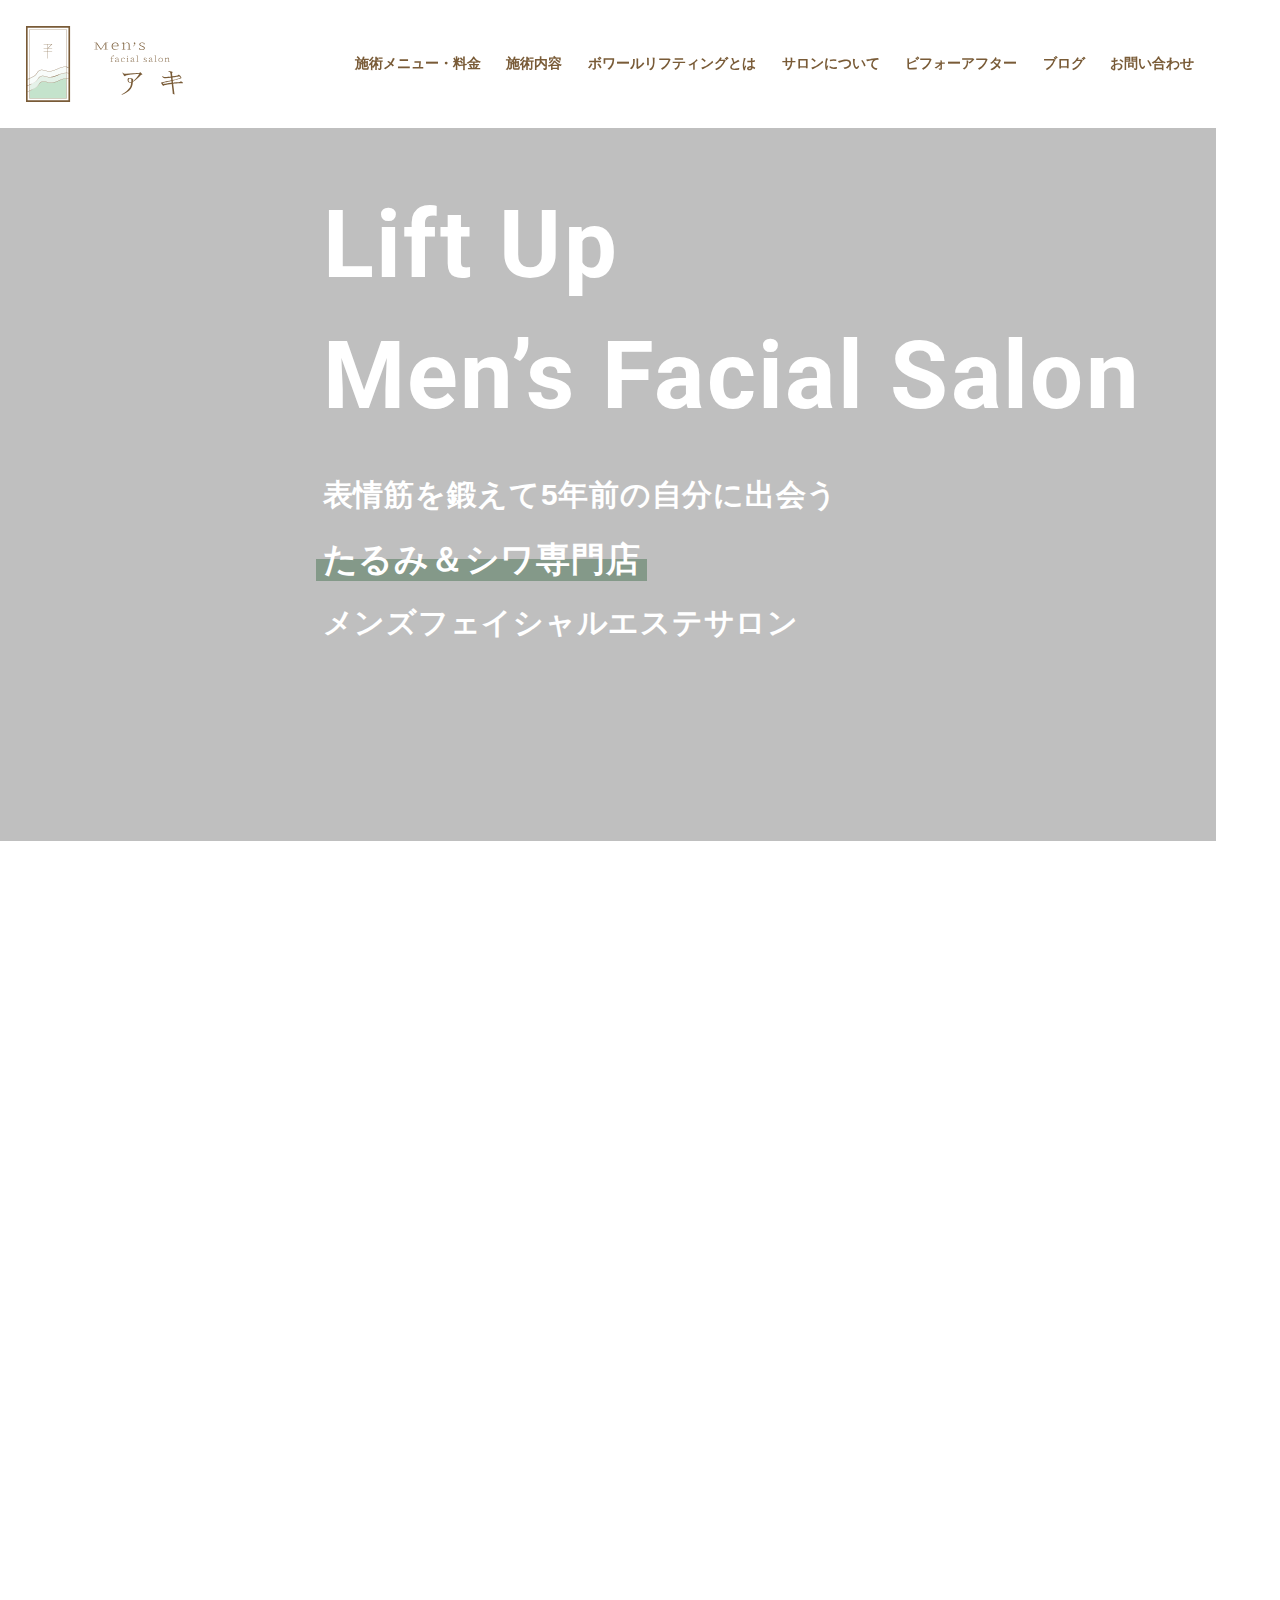
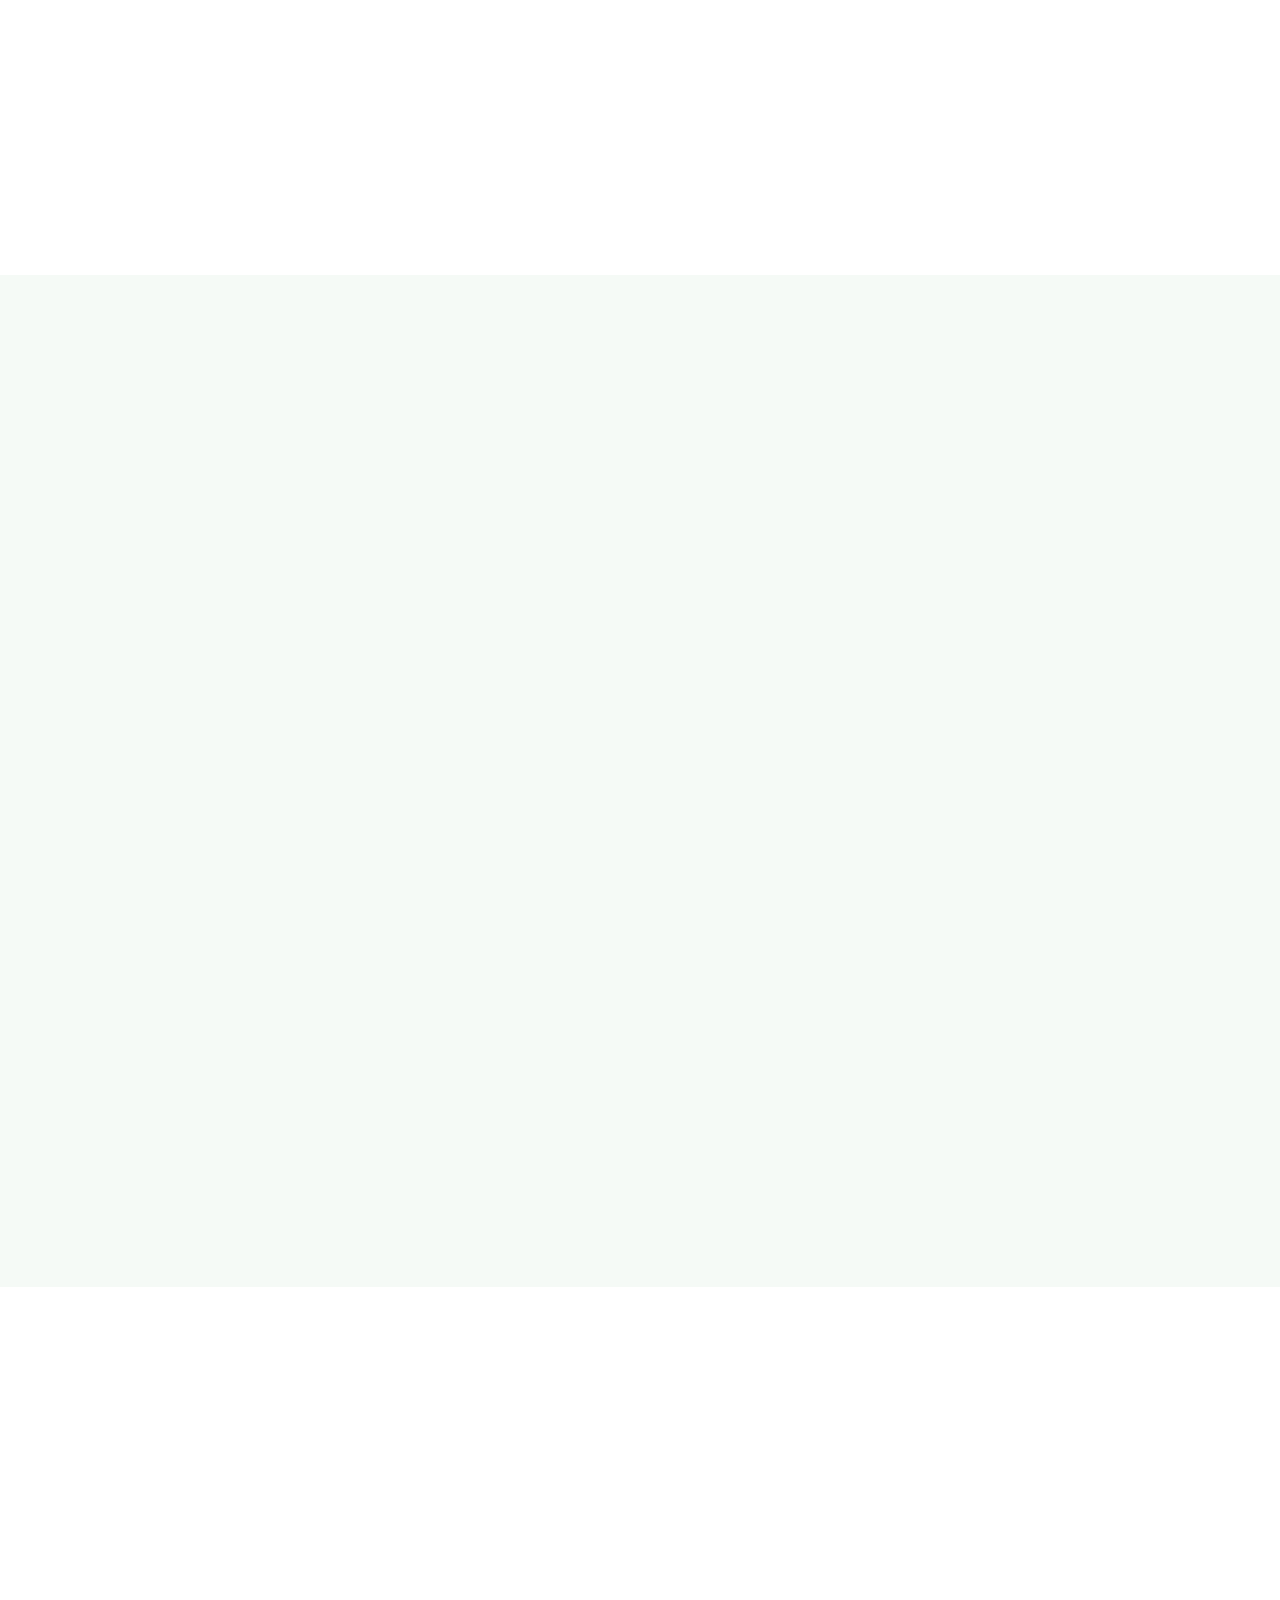
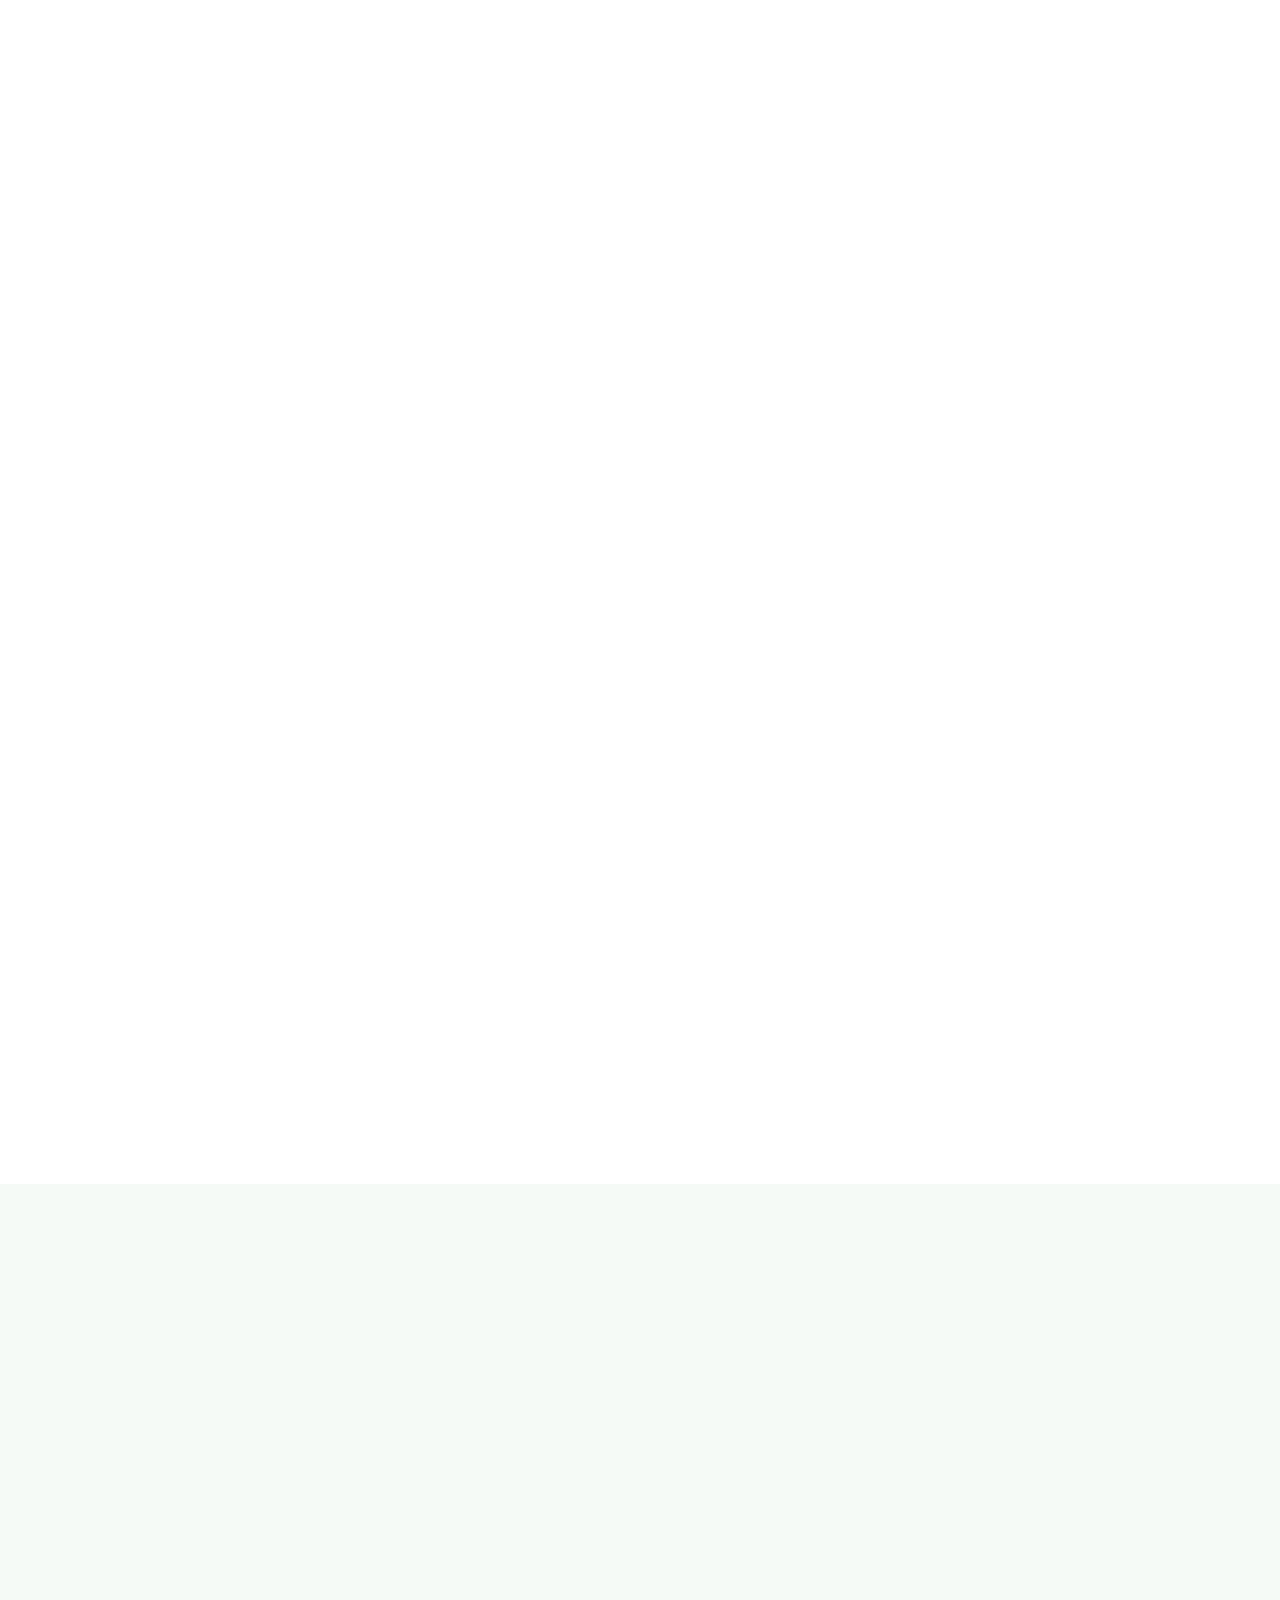
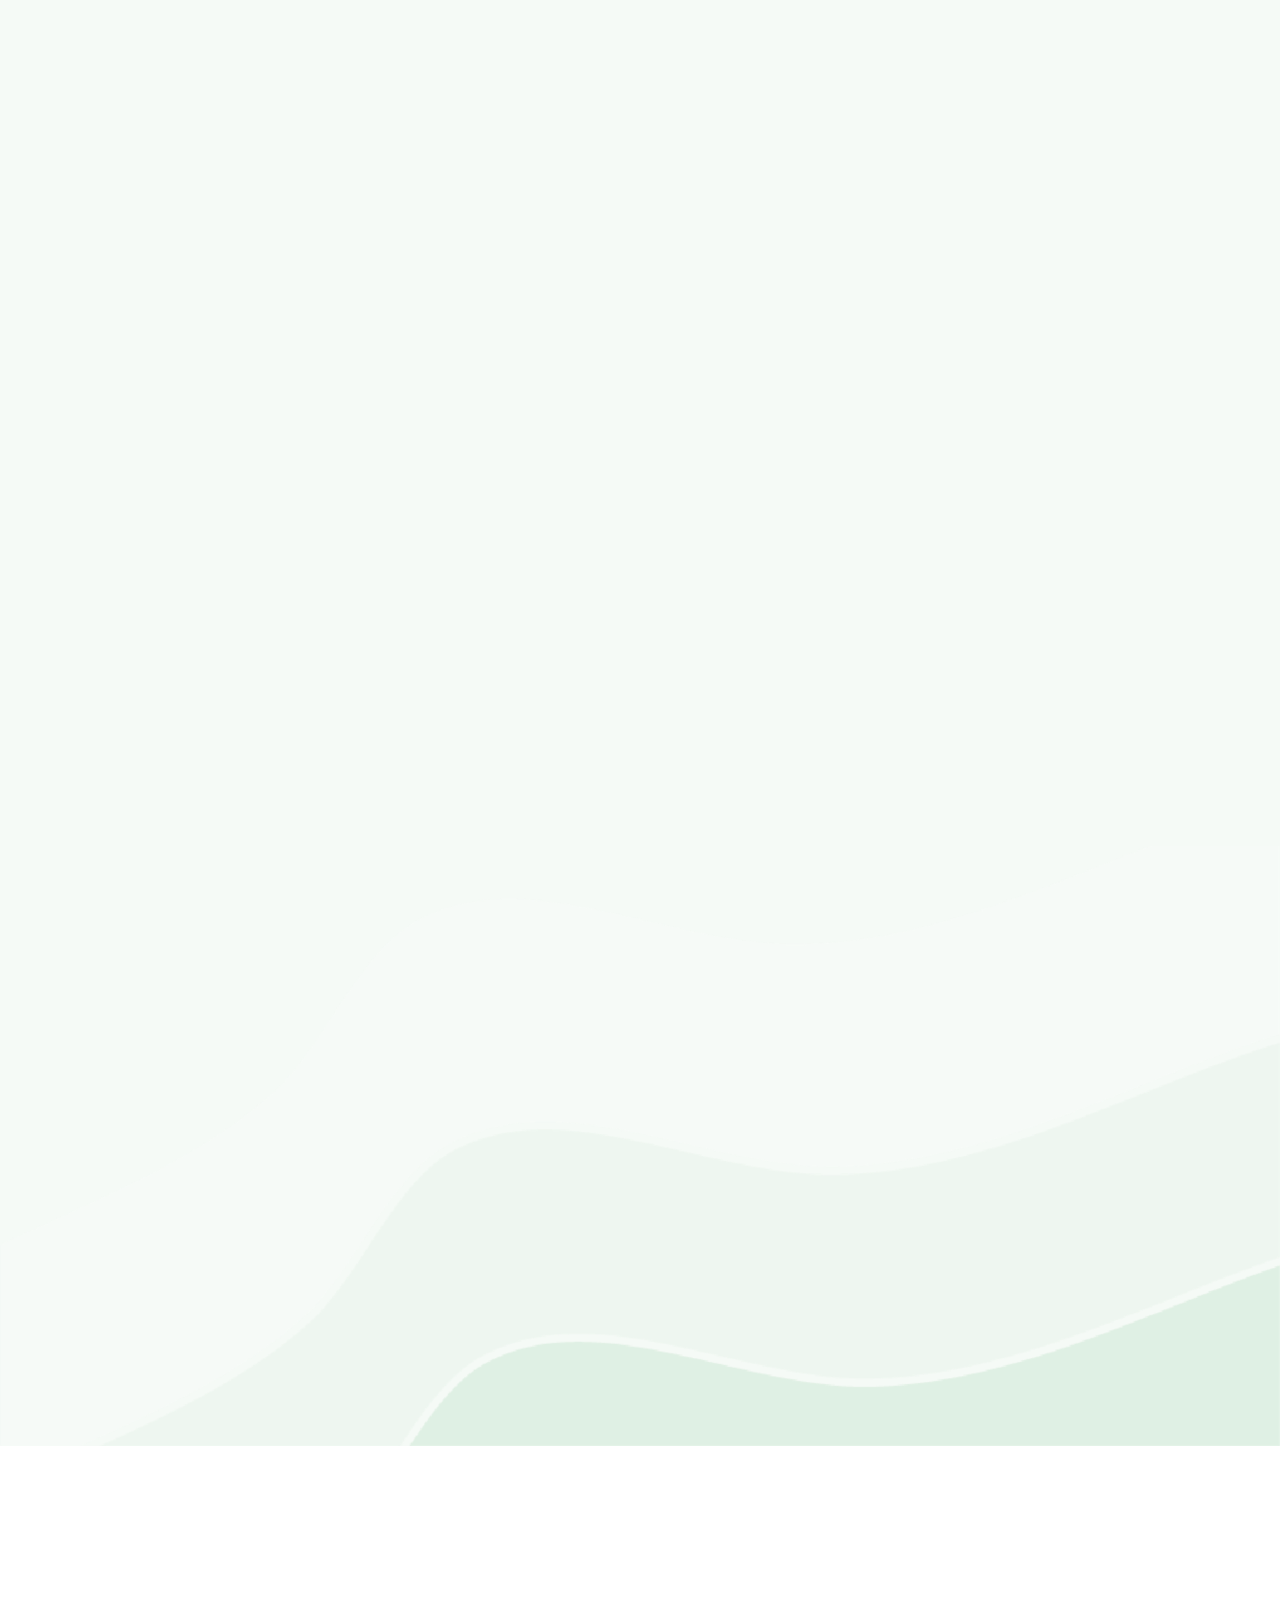
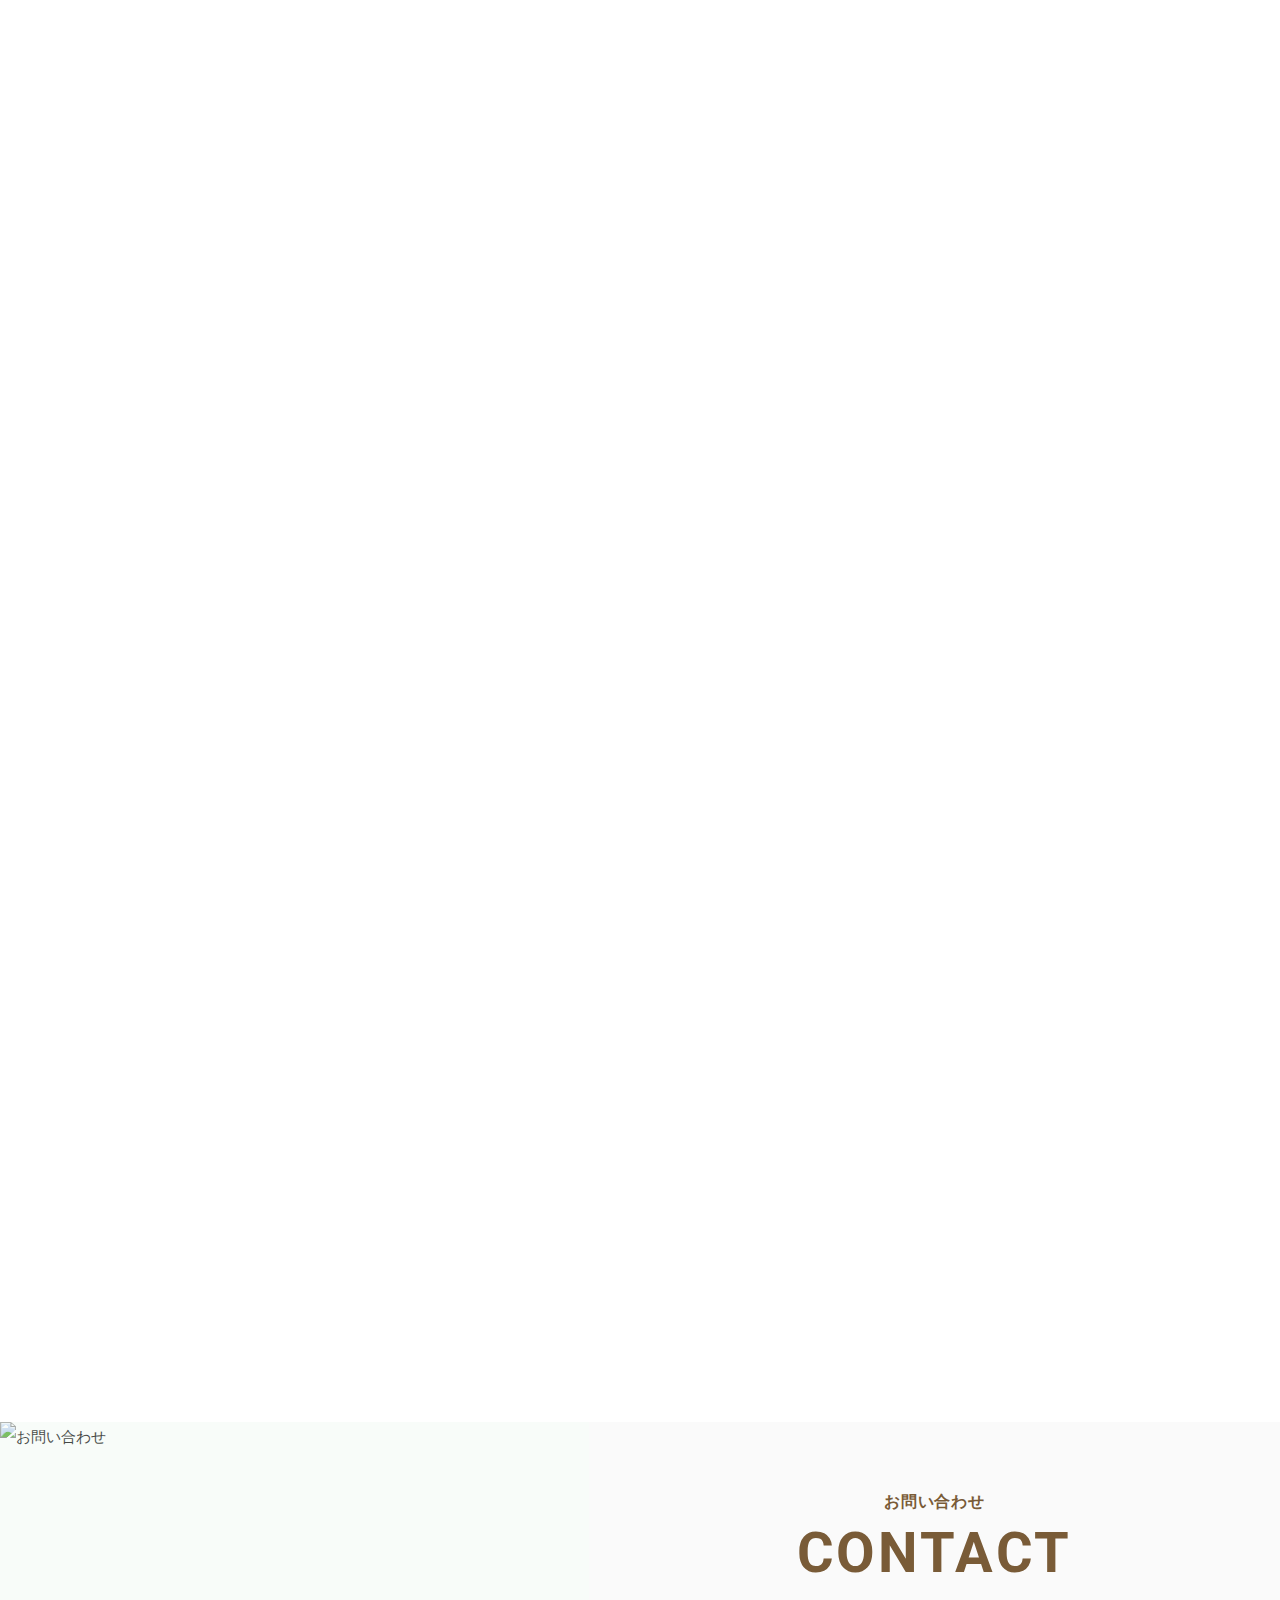
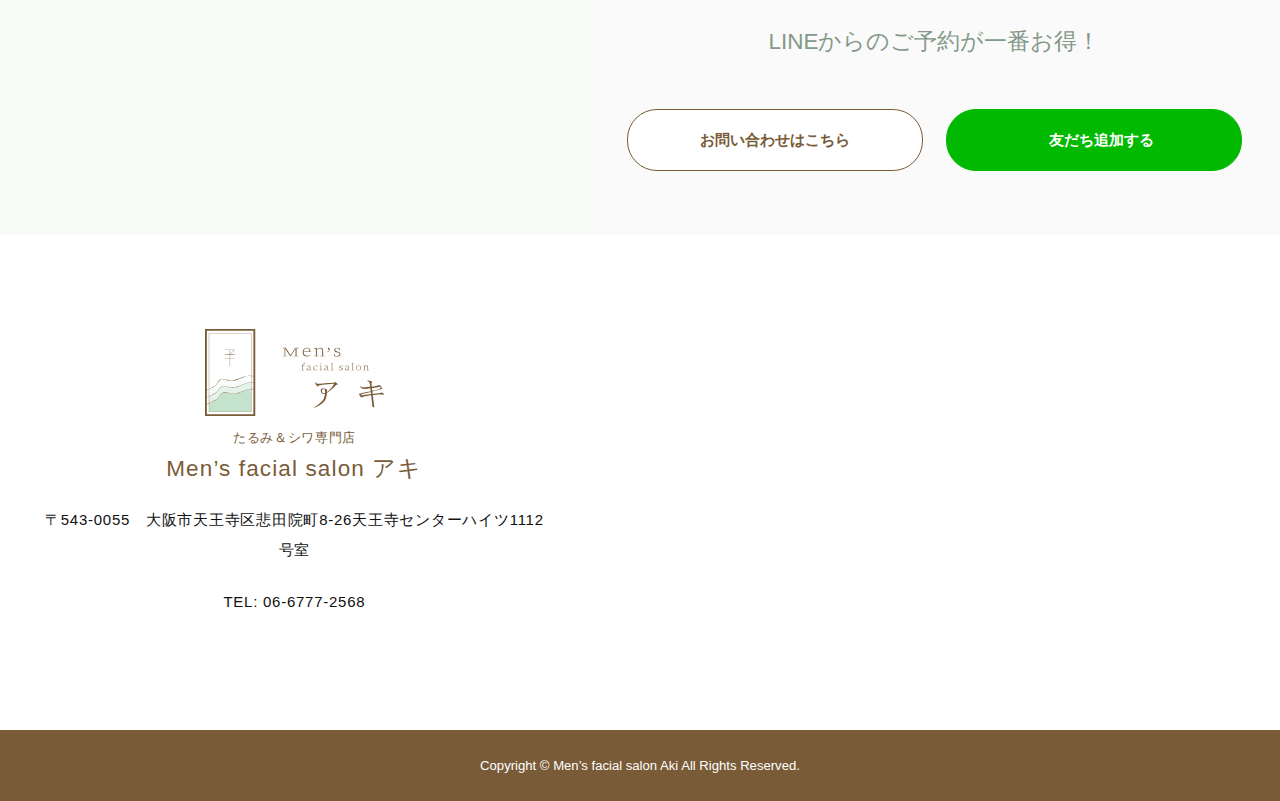
==== commit bd88feaa: "施術内容：作成（pc、tab）" ====
--- a/index.html
+++ b/index.html
@@ -64,7 +64,7 @@
 				<nav>
 					<ul>
 						<li><a href="./menu_price.html">施術メニュー・料金</a></li>
-						<li><a href="#">施術内容</a></li>
+						<li><a href="./treatment.html">施術内容</a></li>
 						<li><a href="#">ボワールリフティングとは</a></li>
 						<li><a href="#">サロンについて</a></li>
 						<li><a href="#">ビフォーアフター</a></li>
@@ -296,7 +296,7 @@
 
 				<div class="box">
 					<div class="item fadein fade02">
-						<a href="#">
+						<a href="./menu_price.html#contents01">
 							<div class="treatment_time">
 								<p>90分〜</p>
 							</div>
@@ -319,7 +319,7 @@
 					</div>
 
 					<div class="item fadein fade02">
-						<a href="#">
+						<a href="./menu_price.html#contents02">
 							<div class="treatment_time">
 								<p>60分</p>
 							</div>
@@ -342,7 +342,7 @@
 					</div>
 
 					<div class="item fadein fade02">
-						<a href="#">
+						<a href="./menu_price.html#contents03">
 							<div class="treatment_time">
 								<p>30分</p>
 							</div>
@@ -593,7 +593,7 @@
 			<!-- ▲▲▲▲▲▲▲▲▲▲▲▲▲▲ トップ08 ▲▲▲▲▲▲▲▲▲▲▲▲▲▲ -->
 
 			<!-- ▼▼▼▼▼▼▼▼▼▼▼▼▼▼ お問い合わせ 共通 ▼▼▼▼▼▼▼▼▼▼▼▼▼▼ -->
-			<section class="contact_wrap fadein fade01">
+			<section class="contact_wrap">
 				<div class="box">
 					<div class="img">
 						<picture>
@@ -635,7 +635,7 @@
 		<footer>
 
 			<!-- ▼▼▼▼▼▼▼▼▼▼▼▼▼▼ フッター ▼▼▼▼▼▼▼▼▼▼▼▼▼▼ -->
-			<div class="box fadein fade01">
+			<div class="box">
 				<div class="txt">
 					<div class="txt_in">
 						<div class="logo">
--- a/css/desktop.css
+++ b/css/desktop.css
@@ -1190,7 +1190,7 @@
 }
 .campaign_lower .txt .fig{
 	position: absolute;
-	top: -1.5rem;
+	top: -1.25rem;
 	left: 50%;
 	transform: translateX(-50%);
 	width: 4.5rem;
@@ -1205,6 +1205,14 @@
 	font-weight: bold;
 	color: #555;
 }
+.campaign_lower .txt p.course{
+	font-size: 1rem;
+	font-weight: normal;
+	line-height: 1.2;
+}
+.campaign_lower .txt p.price{
+	margin-top: -1.5rem;
+}
 .campaign_lower .txt p .large_txt{
 	color: var(--green02);
 	font-size: 4.375rem;
@@ -1254,8 +1262,9 @@
 }
 .lower_menu ul li{
 	border-left: solid 1px #CCCACC;
-	width: 20%;
-}
+}
+.lower_menu.menu_price ul li{ width: 20%; }
+.lower_menu.treatment ul li{ width: 25%; }
 .lower_menu ul li:last-of-type{
 	border-right: solid 1px #CCCACC;
 }
@@ -1275,19 +1284,20 @@
 table{
 	width: 100%;
 	border: solid 1px #707070;
-	overflow: scroll;
 }
 table th,
 table td{
-	font-size: 0.7rem;
+	font-size: 0.75rem;
 	line-height: 1.5;
 	border: solid 1px #707070;
-	padding: 0.5rem 1.5rem;
+	padding: 0.75rem 1.5rem;
 }
 table th{
 	background: #C4E3CC;
 }
-table td{
+table tbody th,
+table tbody td{
+	font-weight: normal;
 	text-align: center;
 	background: #fff;
 }
@@ -1297,12 +1307,12 @@
 table td.txt_l{
 	text-align: left;
 }
-table td.recommend{
+table th.recommend{
 	position: relative;
 	background: rgba(121,91,55,.25);
 	border: solid 3px #707070;
 }
-table td.recommend .icon{
+table th.recommend .icon{
 	position: absolute;
 	top: -0.75rem;
 	left: -0.75rem;
@@ -1316,12 +1326,12 @@
 	justify-content: center;
 	transform: rotate(-15deg);
 }
-table td.recommend .icon.icon02{
+table th.recommend .icon.icon02{
 	left: -1.25rem;
 	width: 5rem;
 	height: 3.125rem;
 }
-table td.recommend .icon p{
+table th.recommend .icon p{
 	color: #fff;
 	font-size: 0.73rem;
 	line-height: 1.3;
@@ -1409,6 +1419,9 @@
 	display: flex;
 	justify-content: space-between;
 }
+.menu_price02#contents05 .box .item{
+	align-items: center;
+}
 .menu_price02 .box .item .txt{
 	width: 37%;
 	margin-top: 3.8rem;
@@ -1472,12 +1485,14 @@
 	margin-top: 4rem;
 }
 .menu_price02#contents01 table th,
-.menu_price02#contents01 table td{
-	padding: 0.5rem 0.1rem;
+.menu_price02#contents01 table td,
+.treatment04 table th,
+.treatment04 table td{
+	padding: 0.75rem 0.2rem;
 }
 .menu_price02#contents02 table th,
 .menu_price02#contents02 table td{
-	padding: 0.5rem;
+	padding: 0.75rem;
 }
 .menu_price02#contents03 table{
 	width: 20rem;
@@ -1490,13 +1505,20 @@
 	width: 35%;
 	margin-top: -3.5rem;
 }
-.menu_price02 .notes{
+.menu_price02#contents04 table th,
+.menu_price02#contents04 table td{
+	padding: 0.75rem 1rem;
+}
+.menu_price02 .notes,
+.treatment04 .notes{
 	margin-top: 0.5rem;
 }
-.menu_price02 .notes p{
+.menu_price02 .notes p,
+.treatment04 .notes p{
 	line-height: 1.5;
 }
-.menu_price02 .notes p.red{
+.menu_price02 .notes p.red,
+.treatment04 .notes p.red{
 	color: #CC0000;
 }
 .menu_price02 .campaign_lower{
@@ -1520,6 +1542,7 @@
 	margin-bottom: 5rem;
 }
 .menu_price03 .box_in{
+	width: 100%;
 	max-width: 880px;
 	margin: 0 auto;
 }
@@ -1543,6 +1566,272 @@
 }
 /*///////////////////////////////////////////////////
 //
+//            ▼ treatment02 ▼
+//
+///////////////////////////////////////////////////*/
+.treatment02{
+	padding: 5rem 0;
+}
+.treatment02 .box01 h2{
+	font-size: 1.8rem;
+	color: var(--brown);
+	text-align: center;
+	margin-bottom: 2.5rem;
+}
+.treatment02 .box01 .item{
+	max-width: 1080px;
+	width: 100%;
+	margin: 0 auto;
+	background: #F6F6F9;
+	padding: 3.5rem 4rem;
+	display: flex;
+	flex-direction: column;
+	justify-content: center;
+}
+.treatment02 .box01 .item .inner{
+	max-width: 880px;
+	margin: 0 auto;
+}
+.treatment02 .box01 .item .inner h3{
+	font-size: 1.5rem;
+	color: var(--brown);
+	text-align: center;
+	margin-bottom: 1.75rem;
+}
+.treatment02 .box01 .item .inner p{
+	line-height: 2.4;
+}
+.treatment02 .box01 .item .inner p + p{
+	margin-top: 1.5rem;
+}
+.treatment02 .box01 .item .inner ol{
+	margin-left: 2rem;
+}
+.treatment02 .box01 .item .inner ol li{
+	list-style-type: decimal;
+	line-height: 2.4;
+}
+
+.treatment02 .box02{
+	margin-top: 6rem;
+	display: flex;
+	justify-content: space-between;
+}
+.treatment02 .box02 .item{
+	width: 46%;
+}
+.treatment02 .box02 .item h3{
+	font-size: 1.5rem;
+	color: var(--brown);
+	text-align: center;
+	margin-bottom: 4.5rem;
+}
+.treatment02 .box02 .item .item_in{
+	display: flex;
+	justify-content: space-between;
+}
+.treatment02 .box02 .item .item_in .inner{
+	position: relative;
+	width: 46.5%;
+}
+.treatment02 .box02 .item .item_in .inner .num{
+	position: absolute;
+	top: -1.5625rem;
+	left: -1.5625rem;
+	width: 3.125rem;
+	height: 3.125rem;
+	border-radius: 50%;
+	border: solid 1px var(--brown);
+	font-size: 0.75rem;
+	color: var(--brown);
+	background: #fff;
+	text-align: center;
+	display: flex;
+	align-items: center;
+	justify-content: center;
+}
+.treatment02 .box02 .item .item_in .inner .img{
+	border: solid 1px #E5E1E1;
+	border-radius: 5px;
+	overflow: hidden;
+}
+.treatment02 .box02 .item .item_in .inner .img img{
+	width: 100%;
+	height: auto;
+}
+.treatment02 .box02 .item .item_in .inner .txt{
+	margin-top: 1.5rem;
+}
+/*///////////////////////////////////////////////////
+//
+//            ▼ treatment03 ▼
+//
+///////////////////////////////////////////////////*/
+.treatment03{
+	padding: 6rem 0 14rem;
+}
+.treatment03 .box{
+	margin-bottom: 4rem;
+}
+.treatment03 .box h2{
+	font-size: 1.8rem;
+	color: var(--brown);
+	text-align: center;
+	margin-bottom: 4rem;
+}
+.treatment03 .box .item{
+	display: flex;
+	align-items: center;
+	justify-content: space-between;
+}
+.treatment03 .box .item .txt{
+	width: 35%;
+	min-width: 24rem;
+	padding-right: 3rem;
+}
+.treatment03 .box .item .txt p{
+	font-size: 1.15rem;
+	line-height: 2.4;
+}
+.treatment03 .box .item .txt p.notes{
+	font-size: 1rem;
+	line-height: 2;
+	margin-top: 2rem;
+}
+.treatment03 .box .item .txt .btn{
+	margin: 3rem 0 0;
+}
+.treatment03 .box .item .img{
+	width: 65%;
+}
+.treatment03 .box .item .img img{
+	width: 100%;
+	height: auto;
+}
+/*///////////////////////////////////////////////////
+//
+//            ▼ treatment04 ▼
+//
+///////////////////////////////////////////////////*/
+.treatment04{
+	padding: 6rem 0 10rem;
+	background: rgba(229,242,232,.4);
+}
+.treatment04::before{
+	position: absolute;
+	content: '';
+	bottom: 0;
+	right: 0;
+	width: 100%;
+	height: 40rem;
+	background: url(../images/common/fig.png) right bottom / 100% auto no-repeat;
+}
+.treatment04 .box{
+	position: relative;
+	z-index: 2;
+}
+.treatment04 .box h2{
+	font-size: 1.8rem;
+	color: var(--brown);
+	text-align: center;
+	margin-bottom: 5rem;
+}
+.treatment04 .box .item{
+	display: flex;
+	justify-content: space-between;
+	align-items: center;
+	margin-top: 8.75rem;
+}
+.treatment04 .box .item:first-of-type{
+	margin-top: 0;
+}
+.treatment04 .box .item .txt{
+	width: 38%;
+}
+.treatment04 .box .item:nth-of-type(odd) .txt{
+	order: 2;
+	padding-left: 5rem;
+}
+.treatment04 .box .item:nth-of-type(even) .txt{
+	order: 1;
+	padding-right: 5rem;
+}
+.treatment04 .box .item .txt h3{
+	position: relative;
+	font-size: 1.8rem;
+	line-height: 1.8;
+	margin-bottom: 2rem;
+}
+.treatment04 .box .item .txt h3 .num{
+	position: absolute;
+	top: -6.75rem;
+	left: -2rem;
+	display: inline-block;
+	font-size: 8.125rem;
+	color: rgba(132,153,137,.3);
+}
+.treatment04 .box .item .txt p{
+	font-size: 1.1rem;
+	line-height: 2.4;
+}
+.treatment04 .box .item .img{
+	width: 62%;
+}
+.treatment04 .box .item:nth-of-type(odd) .img{
+	order: 1;
+}
+.treatment04 .box .item:nth-of-type(even) .img{
+	order: 2;
+}
+.treatment04 .box .item .img img{
+	width: 100%;
+	height: auto;
+}
+.treatment04 table{
+	margin-top: 8rem;
+}
+.treatment04 .btn{
+	margin-top: 7.5rem;
+}
+/*///////////////////////////////////////////////////
+//
+//            ▼ treatment05 ▼
+//
+///////////////////////////////////////////////////*/
+.treatment05{
+	padding: 7.5rem 0 12rem;
+}
+.treatment05 .box{
+	background: #F6F6F9;
+	padding: 3.5rem 4rem;
+	display: flex;
+	flex-direction: column;
+	align-items: center;
+	justify-content: center;
+}
+.treatment05 .box .box_in{
+	max-width: 880px;
+	width: 100%;
+	margin: 0 auto;
+}
+.treatment05 .box_in h2{
+	font-size: 1.5rem;
+	color: var(--brown);
+	text-align: center;
+	margin-bottom: 1.75rem;
+}
+.treatment05 .box_in p{
+	line-height: 2.4;
+}
+.treatment05 .box_in ol{
+	margin-left: 2rem;
+}
+.treatment05 .box_in ol li{
+	list-style-type: decimal;
+	line-height: 2.4;
+}
+/*///////////////////////////////////////////////////
+//
 //            ▼ IE対策 ▼
 //
 ///////////////////////////////////////////////////*/
--- a/css/tab.css
+++ b/css/tab.css
@@ -14,11 +14,13 @@
 	height: 100%;
 	background: rgba(0,0,0,.9);
 	opacity: 0;
+	visibility: hidden;
 	transition: .7s;
 	z-index: 49999;
 }
 #overlay.active{
 	opacity: 1;
+	visibility: visible;
 }
 .ttl_wrap{
 	margin-bottom: 2rem;
@@ -322,9 +324,12 @@
 .campaign_lower .txt p{
 	font-size: 1.5rem;
 }
+.campaign_lower .txt p.course{
+	font-size: 0.85rem;
+}
 .campaign_lower .txt p .large_txt{
 	color: var(--green02);
-	font-size: 3.8rem;
+	font-size: 4rem;
 }
 .campaign_lower .txt p .medium_txt{
 	font-size: 2rem;
@@ -342,7 +347,7 @@
 ///////////////////////////////////////////////////*/
 table th,
 table td{
-	font-size: 0.6rem;
+	font-size: 0.7rem;
 }
 table td.recommend .icon{
 	top: -0.5rem;
@@ -409,6 +414,10 @@
 .menu_price02#contents04 table{
 	margin-top: -2rem;
 }
+.menu_price02#contents04 table th,
+.menu_price02#contents04 table td{
+	padding: 0.75rem 0.5rem;
+}
 /*///////////////////////////////////////////////////
 //
 //            ▼ menu_price03 ▼
@@ -420,4 +429,48 @@
 }
 .menu_price03 .box_in p{
 	font-size: 1rem;
+}
+/*///////////////////////////////////////////////////
+//
+//            ▼ treatment03 ▼
+//
+///////////////////////////////////////////////////*/
+.treatment03 .box .item .txt p{
+	font-size: 1rem;
+}
+.treatment03 .box .item .txt p.notes{
+	font-size: 0.875rem;
+	margin-top: 1.5rem;
+}
+.treatment03 .box .item .txt .btn{
+	margin: 2.5rem 0 0;
+}
+/*///////////////////////////////////////////////////
+//
+//            ▼ treatment04 ▼
+//
+///////////////////////////////////////////////////*/
+.treatment04 .box .item .txt{
+	width: 40%;
+}
+.treatment04 .box .item:nth-of-type(odd) .txt{
+	padding-left: 3rem;
+}
+.treatment04 .box .item:nth-of-type(even) .txt{
+	padding-right: 3rem;
+}
+.treatment04 .box .item .txt h3{
+	font-size: 1.4rem;
+	margin-bottom: 1.25rem;
+}
+.treatment04 .box .item .txt h3 .num{
+	top: -5rem;
+	left: -1.75rem;
+	font-size: 6.25rem;
+}
+.treatment04 .box .item .txt p{
+	font-size: 1rem;
+}
+.treatment04 .box .item .img{
+	width: 60%;
 }--- a/css/smart.css
+++ b/css/smart.css
@@ -116,11 +116,13 @@
 	height: 100%;
 	background: rgba(0,0,0,.9);
 	opacity: 0;
+	visibility: hidden;
 	transition: .7s;
 	z-index: 49999;
 }
 #overlay.active{
 	opacity: 1;
+	visibility: visible;
 }
 .roboto{
 	font-family: 'Roboto', sans-serif;
@@ -982,12 +984,412 @@
 .campaign .btn{
 	margin-top: 1.5rem;
 }
+
+.campaign_lower{
+	position: relative;
+	width: 100%;
+	margin: 0 auto;
+	border: solid 2px #65C097;
+	background: rgba(152,209,190,.15);
+}
+.campaign_lower .campaign_lower_in{
+	width: 100%;
+	padding: 1.25rem 1rem;
+	text-align: center;
+}
+.campaign_lower .limited{
+	position: absolute;
+	top: -1.25rem;
+	left: -1.5rem;
+	background: var(--emegreen);
+	width: 3.5rem;
+	height: 3.5rem;
+	border-radius: 50%;
+	display: flex;
+	align-items: center;
+	justify-content: center;
+	transform: rotate(-15deg);
+	box-shadow: 0 1px 5px rgb(0,0,0,.3);
+}
+.campaign_lower .limited p{
+	font-size: 1rem;
+	font-weight: bold;
+	line-height: 1.2;
+	color: #fff;
+}
+.campaign_lower .txt{
+	position: relative;
+}
+.campaign_lower .txt .fig{
+	position: absolute;
+	top: 1rem;
+	left: 50%;
+	transform: translateX(-50%) translateX(-1rem);
+	width: 4.5rem;
+}
+.campaign_lower .txt .fig img{
+	width: 100%;
+	height: auto;
+}
+.campaign_lower .txt p{
+	font-size: 1rem;
+	line-height: 1;
+	font-weight: bold;
+	color: #555;
+}
+.campaign_lower .txt p.course{
+	font-size: 0.8rem;
+	font-weight: normal;
+	line-height: 1.2;
+}
+.campaign_lower .txt p.price{
+	margin: 3rem 0 0.75rem;
+}
+.campaign_lower .txt p .large_txt{
+	color: var(--green02);
+	font-size: 2.5rem;
+}
+.campaign_lower .txt p .medium_txt{
+	font-size: 1.3rem;
+}
+.campaign_lower .btn{
+	margin: 0 auto;
+}
 /*///////////////////////////////////////////////////
 //
 //            ▼ 下層共通 ▼
 //
 ///////////////////////////////////////////////////*/
-
+.lower_mv{
+	padding: 2rem 0 0;
+}
+.lower_mv .ttl_wrap{
+	text-align: left;
+}
+.lower_mv .ttl_wrap .txt01{
+	font-size: 0.65rem;
+}
+.lower_mv .ttl_wrap .ttl{
+	font-size: 2.4rem;
+}
+.lower_mv .mv{
+	margin: 0 -1.5rem;
+}
+.lower_mv .mv img{
+	width: 100%;
+	height: auto;
+}
+
+.lower_menu{
+	padding: 1.5rem 0 3.5rem;
+}
+.lower_menu p{
+	font-size: 0.9rem;
+	letter-spacing: 0.05em;
+	text-align: center;
+	color: #888;
+}
+.lower_menu ul{
+	display: flex;
+	flex-wrap: wrap;
+	align-items: center;
+	justify-content: flex-start;
+	margin-top: 1rem;
+}
+.lower_menu ul li{
+	width: 32%;
+	margin: 0.75rem 2% 0 0;
+	border: solid 1px #CCCACC;
+	border-radius: 1rem;
+}
+.lower_menu ul li:nth-of-type(-n+3){
+	margin-top: 0;
+}
+.lower_menu ul li:nth-of-type(3n),
+.lower_menu ul li:last-of-type{
+	margin-right: 0;
+}
+.lower_menu ul li a{
+	padding: 0.5rem 0.75rem;
+	font-size: 0.8rem;
+	line-height: 1;
+	letter-spacing: 0.05em;
+	color: var(--brown);
+	text-align: center;
+	width: 100%;
+}
+
+.table_wrap{
+	width: 100%;
+	height: 100%;
+	overflow-x: scroll;
+	border: solid 1px #707070;
+	margin-top: 2rem;
+}
+.table_wrap table{
+	width: 100%;
+}
+table th,
+table td{
+	font-size: 0.75rem;
+	line-height: 1.5;
+	border: solid 1px #707070;
+	padding: 0.75rem 0.5rem;
+}
+table thead th{
+	background: #C4E3CC;
+}
+table tbody th,
+table tbody td{
+	font-weight: normal;
+	text-align: center;
+	background: #fff;
+}
+table td.price{
+	text-align: right;
+}
+table td.txt_l{
+	text-align: left;
+}
+
+.links_wrap{
+	background: rgba(229,242,232,.4);
+	padding: 1rem 0;
+	margin-top: 3rem;
+}
+.links_wrap ul{
+	display: flex;
+	flex-wrap: wrap;
+	justify-content: space-between;
+}
+.links_wrap ul li{
+	background: #fff;
+	box-shadow: 1px 1px 1px rgba(0,0,0,.16);
+	width: 49%;
+	margin-top: 0.5rem;
+}
+.links_wrap ul li a{
+	display: flex;
+	justify-content: space-between;
+	align-items: center;
+	padding: 0.5rem;
+	height: 100%;
+}
+.links_wrap ul li a .img{
+	width: 30%;
+	overflow: hidden;
+}
+.links_wrap ul li a .img img{
+	width: 100%;
+	height: auto;
+}
+.links_wrap ul li a .txt{
+	width: 70%;
+	padding: 0 0.5rem;
+}
+.links_wrap ul li a .txt p{
+	font-size: 0.75rem;
+	font-weight: bold;
+	line-height: 1.7;
+	color: var(--brown);
+}
+/*///////////////////////////////////////////////////
+//
+//            ▼ menu_price02 ▼
+//
+///////////////////////////////////////////////////*/
+.menu_price02{
+	padding: 3rem 0;
+}
+.menu_price02 .fade_side_l,
+.menu_price02 .fade_side_r{
+	transform: translateY(50px);
+}
+.menu_price02 .fade_side_l.active,
+.menu_price02 .fade_side_r.active{
+	transform: translateY(0);
+}
+.menu_price02.first{
+	padding: 0 0 3rem;
+}
+.menu_price02.green{
+	padding: 2.5rem 0;
+	background: rgba(229,242,232,.4);
+}
+.menu_price02.green::before{
+	position: absolute;
+	content: '';
+	bottom: 0;
+	right: 0;
+	width: 100%;
+	height: 40rem;
+	background: url(../images/common/fig.png) right bottom / 100% auto no-repeat;
+}
+.menu_price02 .box{
+	position: relative;
+	z-index: 2;
+}
+.menu_price02 .box.bg{
+	padding: 5rem 0;
+	background: rgba(229,242,232,.4);
+}
+.menu_price02 .box .item{
+	display: flex;
+	justify-content: space-between;
+	flex-wrap: wrap;
+}
+.menu_price02 .box .item .txt{
+	width: 100%;
+}
+.menu_price02 .box .item .txt h2{
+	font-size: 1.3rem;
+	color: var(--brown);
+	text-align: center;
+	margin-bottom: 1rem;
+}
+.menu_price02 .box .item .txt .btn{
+	margin: 2rem 0 0;
+}
+.menu_price02 .box .item .img01,
+.menu_price02 .box .item .img02{
+	width: 47%;
+	margin-top: 2rem;
+}
+.menu_price02 .box .item .img01 img,
+.menu_price02 .box .item .img02 img{
+	width: 100%;
+	height: auto;
+}
+.menu_price02#contents05 .box .item .img01{
+	width: 100%;
+	margin: 1.5rem auto 0;
+}
+.menu_price02 .box .item .txt02{
+	max-width: 320px;
+	width: 100%;
+	margin: 0 auto;
+}
+.menu_price02 .box .item .txt02 .txt_in{
+	margin-top: 1.5rem;
+}
+.menu_price02 .box .item .txt02 .ttl{
+	display: flex;
+	align-items: center;
+	justify-content: space-between;
+	margin-bottom: 0.5rem;
+}
+.menu_price02 .box .item .txt02 .ttl h3{
+	font-size: 1.2rem;
+	color: var(--brown);
+}
+.menu_price02 .box .item .txt02 .ttl .price{
+	font-size: 1.2rem;
+	font-weight: bold;
+}
+.menu_price02 .box .item .txt02 .ttl .price span{
+	font-size: 1rem;
+}
+.menu_price02 .box .item .txt02 .copy{
+	font-size: 0.9rem;
+}
+
+.menu_price02#contents01 .table_wrap table,
+.treatment04 .table_wrap table{
+	width: 1080px;
+}
+.menu_price02#contents02 .table_wrap table{
+	width: 880px;
+}
+.menu_price02#contents01 .table_wrap table th:first-child,
+.menu_price02#contents02 .table_wrap table th:first-child,
+.treatment04 .table_wrap table th:first-child{
+	border-right: solid 2px #707070;
+	white-space: nowrap;
+}
+.menu_price02#contents01 .table_wrap table th:first-child,
+.treatment04 .table_wrap table th:first-child{
+	width: 6.5rem;
+}
+.menu_price02#contents02 .table_wrap table th:first-child{
+	width: 5rem;
+}
+.menu_price02#contents01 .table_wrap table tbody td,
+.menu_price02#contents02 .table_wrap table tbody td,
+.treatment04 .table_wrap table tbody td{
+	width: 4.5rem;
+}
+.menu_price02#contents03 table th{
+	width: 50%;
+}
+table th.recommend{
+	position: relative;
+	background: #ddd6cc;
+	border: solid 3px #707070;
+}
+table th.recommend .icon{
+	position: absolute;
+	top: -0.75rem;
+	left: 0;
+	width: 2.6rem;
+	height: 2.6rem;
+	background: #CC0000;
+	border-radius: 50%;
+	box-shadow: 0 1px 5px rgba(0,0,0,.3);
+	display: flex;
+	align-items: center;
+	justify-content: center;
+	transform: rotate(-15deg);
+}
+table th.recommend .icon.icon02{
+	width: 4.75rem;
+	height: 2.6rem;
+}
+table th.recommend .icon p{
+	color: #fff;
+	font-size: 0.6rem;
+	line-height: 1.2;
+}
+.menu_price02 .notes{
+	margin-top: 0.5rem;
+}
+.menu_price02 .notes p{
+	font-size: 0.9rem;
+	line-height: 1.5;
+}
+.menu_price02 .notes p.red{
+	color: #CC0000;
+}
+.menu_price02 .campaign_lower{
+	margin-top: 2rem;
+}
+/*///////////////////////////////////////////////////
+//
+//            ▼ menu_price03 ▼
+//
+///////////////////////////////////////////////////*/
+.menu_price03{
+	padding: 1rem 0 0;
+}
+.menu_price03 .box{
+	background: #F6F6F9;
+	padding: 1.5rem;
+	display: flex;
+	flex-direction: column;
+	align-items: center;
+	justify-content: center;
+	margin-bottom: 3rem;
+}
+.menu_price03 .box_in h2{
+	font-size: 1.1rem;
+	line-height: 1.8;
+	text-align: center;
+	color: var(--green03);
+	margin-bottom: 1.25rem;
+}
+.menu_price03 .box_in p{
+	font-size: 0.875rem;
+	line-height: 2.4;
+}
 /*///////////////////////////////////////////////////
 //
 //            ▼ IE対策 ▼
